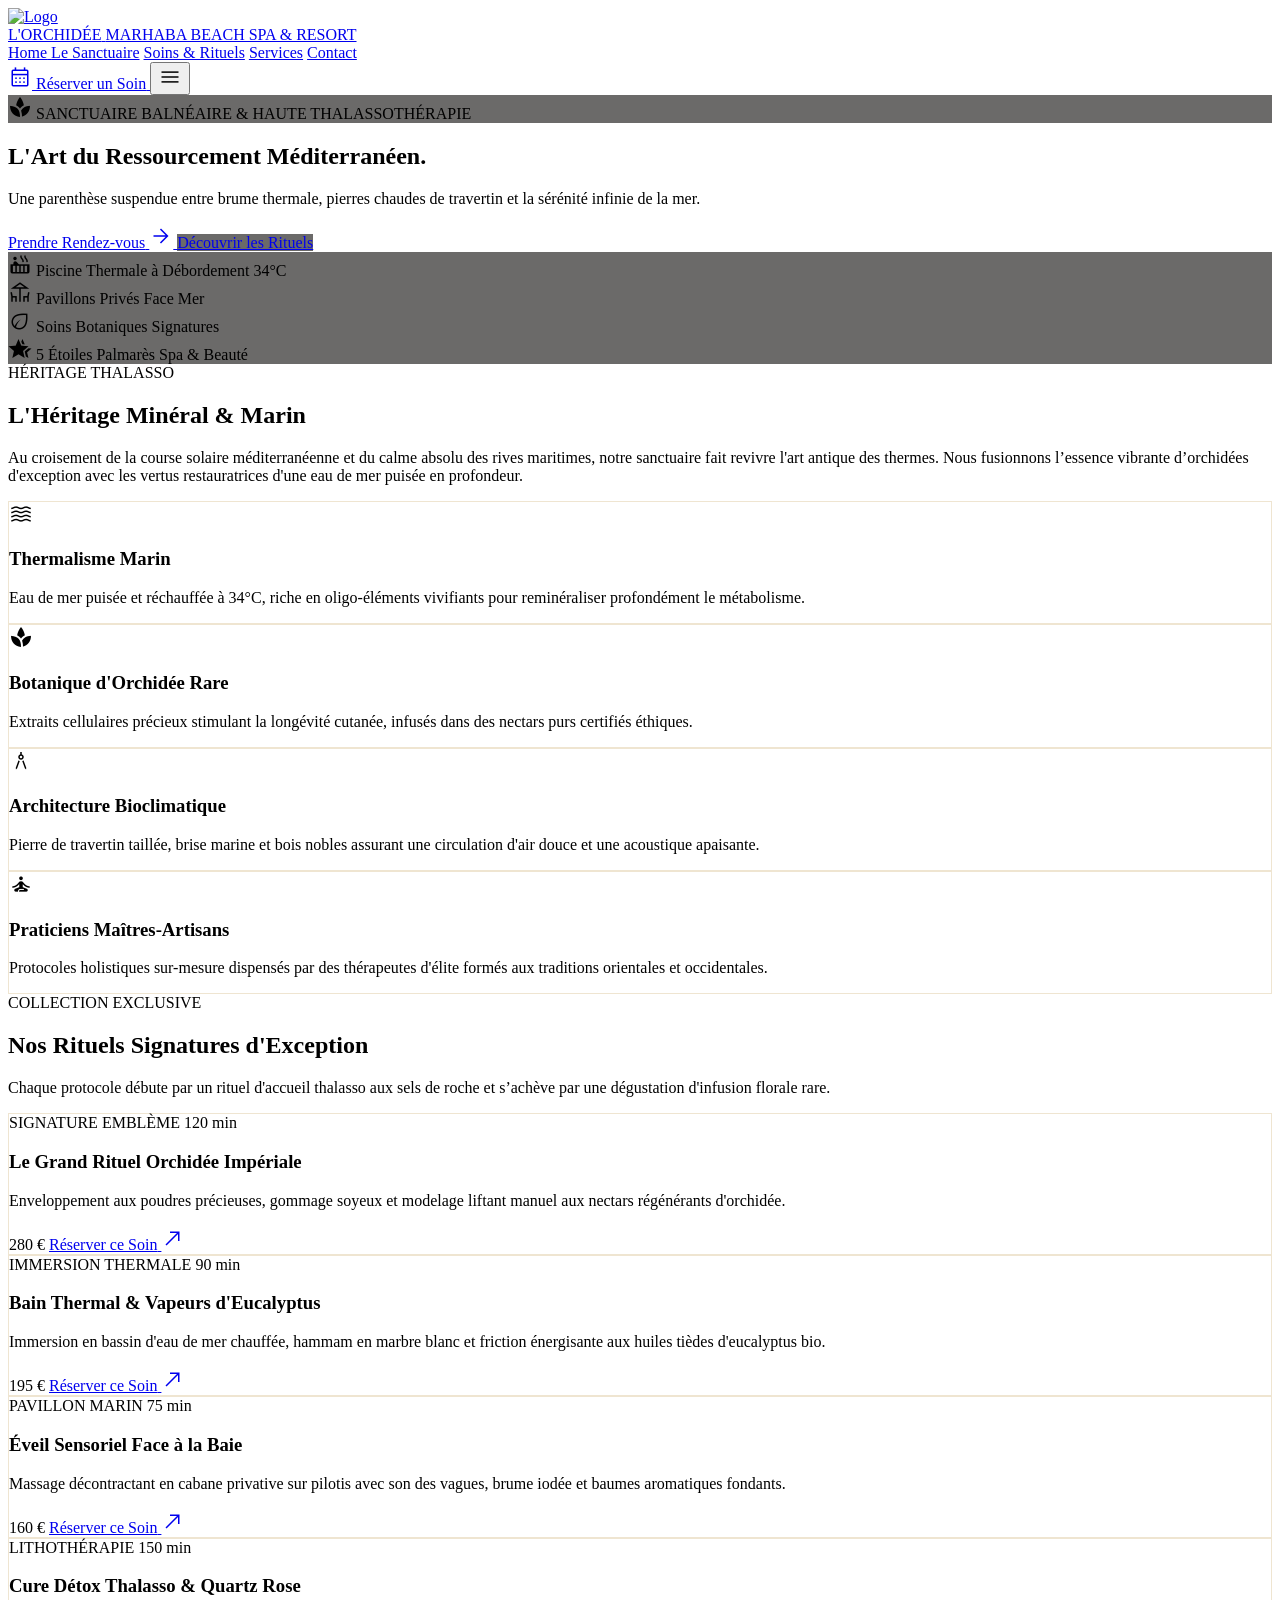
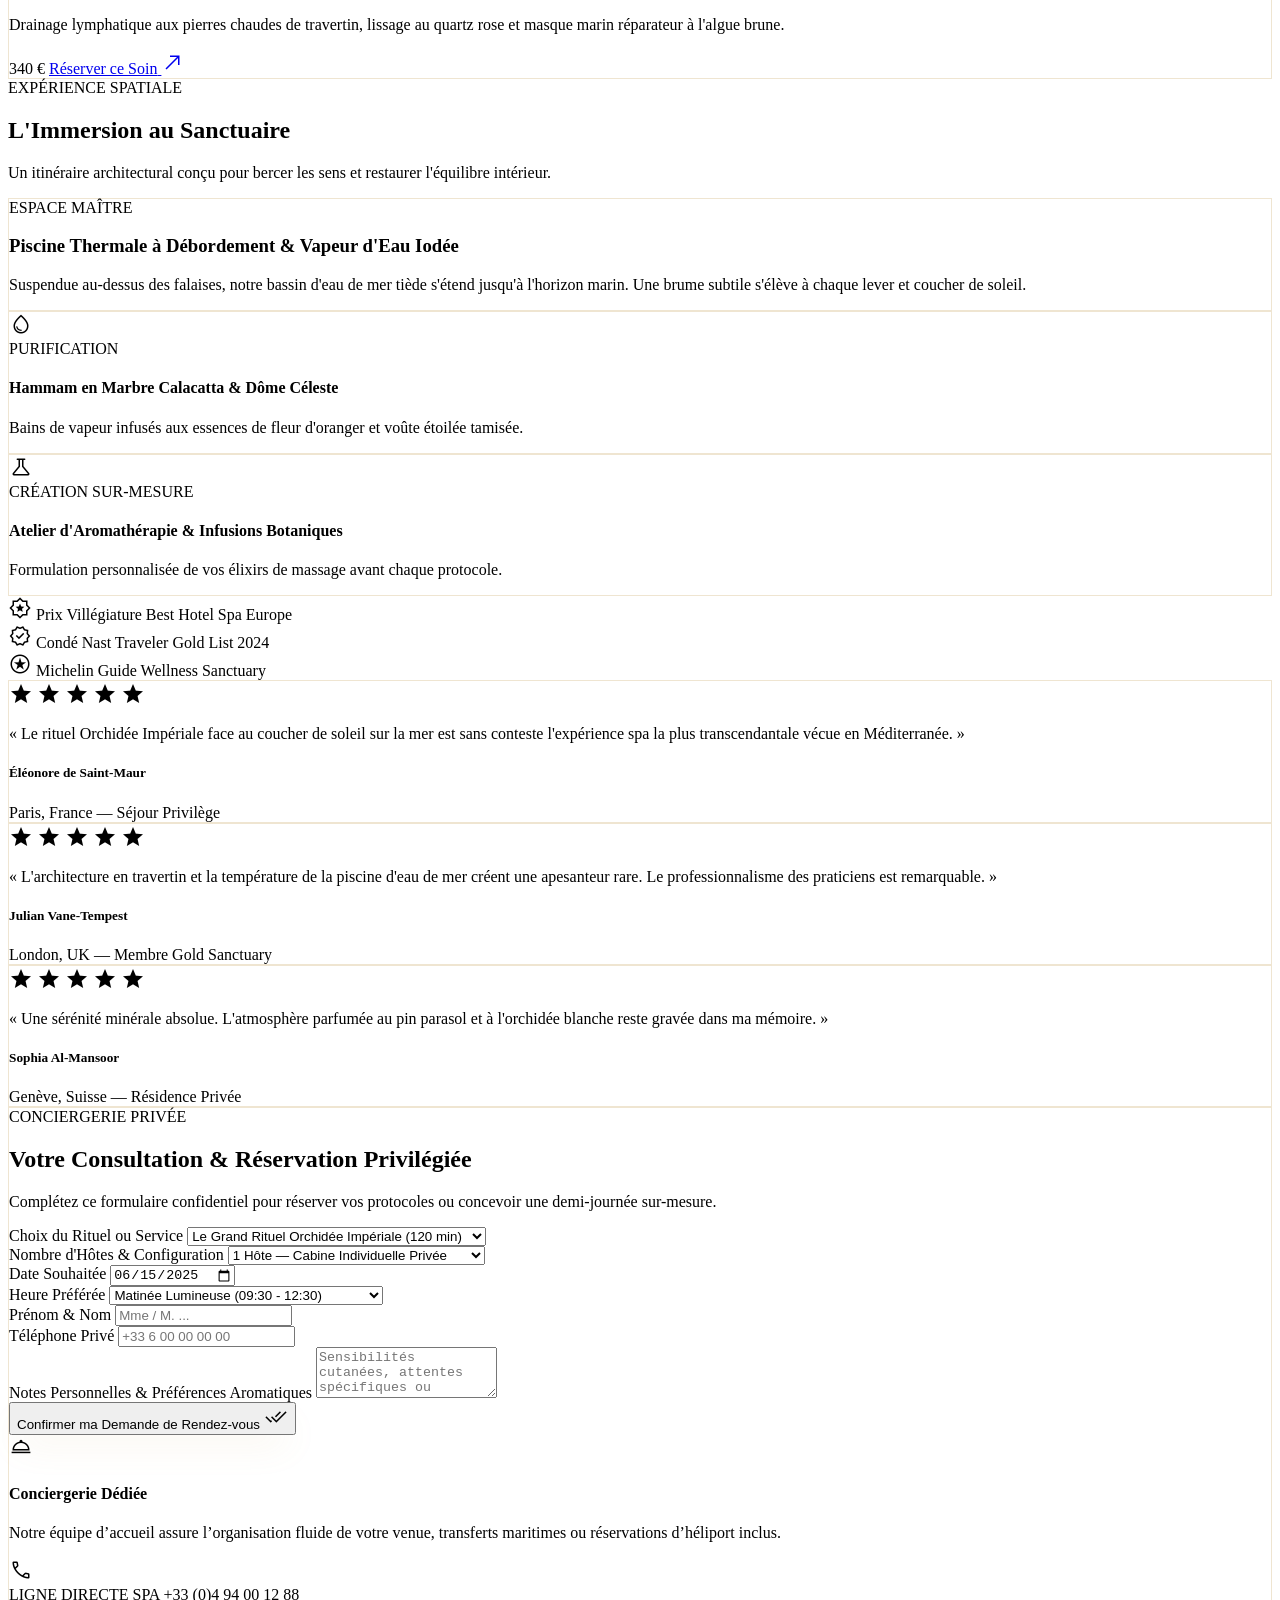
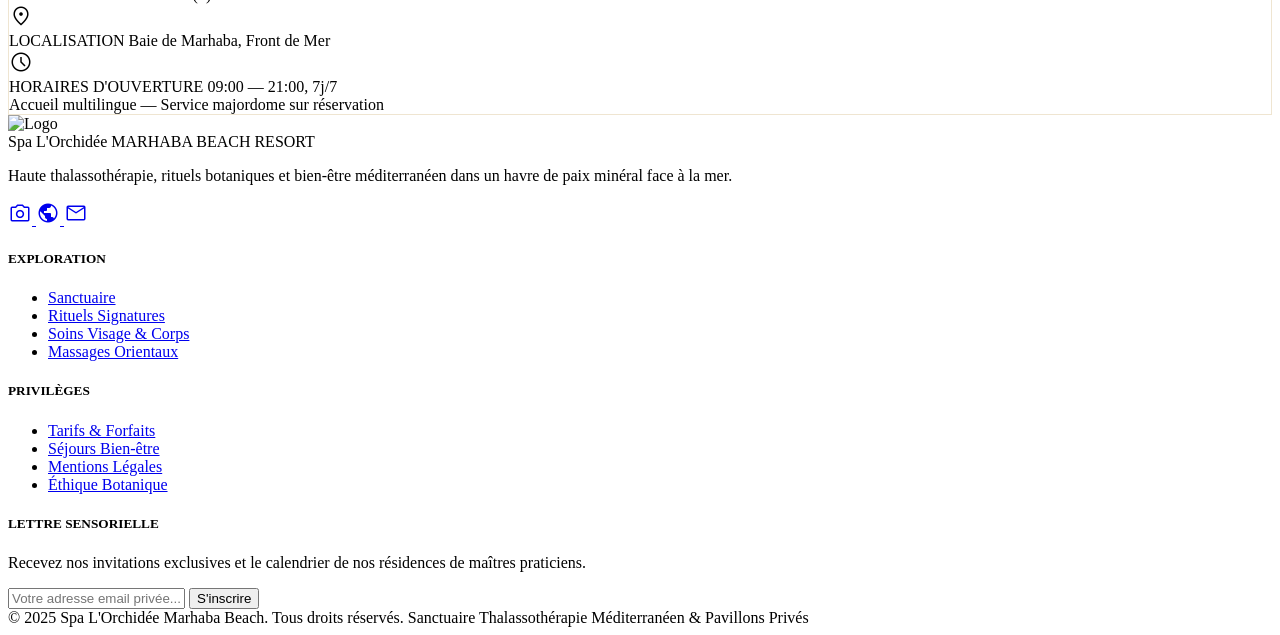
==== index.html @ 9eafeb80 "Release: Spa L'Orchidée Marhaba Beach luxury website Co-authored-by: OpenBot <335604065+openbotgit[b" ====
<!DOCTYPE html>

<html class="scroll-smooth" lang="fr"><head>
<meta charset="utf-8"/>
<meta content="width=device-width, initial-scale=1.0" name="viewport"/>
<title>Spa L'Orchidée Marhaba Beach — Sanctuaire Balnéaire &amp; Haute Thalassothérapie</title>
<!-- Material Symbols & Typography -->
<link href="https://fonts.googleapis.com" rel="preconnect"/>
<link crossorigin="" href="https://fonts.gstatic.com" rel="preconnect"/>
<link href="https://fonts.googleapis.com/css2?family=Playfair+Display:ital,wght@0,400;0,500;0,600;0,700;1,400;1,600&amp;family=Plus+Jakarta+Sans:wght@300;400;500;600;700&amp;display=swap" rel="stylesheet"/>
<link href="https://fonts.googleapis.com/css2?family=Material+Symbols+Outlined:wght,FILL@100..700,0..1&amp;display=swap" rel="stylesheet"/>
<!-- Tailwind CSS & Theme Config -->
<script src="https://cdn.tailwindcss.com?plugins=forms,container-queries"></script>
<script id="tailwind-config">
    tailwind.config = {
      darkMode: "class",
      theme: {
        extend: {
          "colors": {
            "primary-fixed": "#ffdea5",
            "outline-variant": "#d1c5b4",
            "on-tertiary-container": "#403936",
            "on-error-container": "#93000a",
            "surface-container": "#f2ede8",
            "on-secondary-fixed": "#111f11",
            "on-secondary-container": "#586755",
            "surface-variant": "#e6e2dd",
            "error-container": "#ffdad6",
            "inverse-on-surface": "#f5f0eb",
            "secondary": "#536251",
            "on-primary-container": "#4e3700",
            "outline": "#7f7667",
            "surface-container-highest": "#e6e2dd",
            "on-primary": "#ffffff",
            "primary": "#775a19",
            "on-tertiary-fixed-variant": "#4c4542",
            "tertiary-fixed": "#ece0db",
            "surface": "#fef8f3",
            "tertiary": "#655d59",
            "background": "#fef8f3",
            "tertiary-container": "#ada39f",
            "surface-bright": "#fef8f3",
            "surface-container-low": "#f8f3ee",
            "on-primary-fixed": "#261900",
            "surface-tint": "#775a19",
            "on-error": "#ffffff",
            "primary-fixed-dim": "#e9c176",
            "on-tertiary-fixed": "#201a18",
            "on-background": "#1d1b19",
            "on-secondary-fixed-variant": "#3c4b3a",
            "tertiary-fixed-dim": "#cfc4c0",
            "inverse-surface": "#32302d",
            "surface-container-high": "#ece7e2",
            "on-primary-fixed-variant": "#5d4201",
            "secondary-container": "#d4e4ce",
            "secondary-fixed-dim": "#bbcbb6",
            "secondary-fixed": "#d7e7d1",
            "surface-dim": "#ded9d4",
            "on-tertiary": "#ffffff",
            "on-surface": "#1d1b19",
            "surface-container-lowest": "#ffffff",
            "inverse-primary": "#e9c176",
            "on-surface-variant": "#4e4639",
            "error": "#ba1a1a",
            "on-secondary": "#ffffff",
            "primary-container": "#c5a059"
          },
          "borderRadius": {
            "DEFAULT": "0.125rem",
            "lg": "0.25rem",
            "xl": "0.5rem",
            "full": "0.75rem"
          },
          "spacing": {
            "margin-tablet": "2.5rem",
            "margin-desktop": "4rem",
            "space-xs": "0.375rem",
            "gutter": "1.5rem",
            "space-sm": "0.75rem",
            "gutter-desktop": "2.5rem",
            "margin": "1.25rem",
            "space-md": "1.25rem",
            "space-lg": "2.25rem",
            "space-xl": "3.5rem"
          },
          "fontFamily": {
            "headline-lg": ["Playfair Display"],
            "caption": ["Plus Jakarta Sans"],
            "subheading": ["Plus Jakarta Sans"],
            "display-hero-mobile": ["Playfair Display"],
            "body-lg": ["Plus Jakarta Sans"],
            "label-caps": ["Plus Jakarta Sans"],
            "headline-md": ["Playfair Display"],
            "display-hero": ["Playfair Display"],
            "body-md": ["Plus Jakarta Sans"],
            "headline-sm": ["Playfair Display"],
            "headline-lg-mobile": ["Playfair Display"]
          },
          "fontSize": {
            "headline-lg": ["40px", {"lineHeight": "48px", "letterSpacing": "-0.01em", "fontWeight": "400"}],
            "caption": ["12px", {"lineHeight": "18px", "letterSpacing": "0.02em", "fontWeight": "400"}],
            "subheading": ["18px", {"lineHeight": "28px", "letterSpacing": "0.01em", "fontWeight": "400"}],
            "display-hero-mobile": ["36px", {"lineHeight": "44px", "letterSpacing": "-0.01em", "fontWeight": "400"}],
            "body-lg": ["16px", {"lineHeight": "26px", "letterSpacing": "0.005em", "fontWeight": "400"}],
            "label-caps": ["11px", {"lineHeight": "16px", "letterSpacing": "0.14em", "fontWeight": "600"}],
            "headline-md": ["28px", {"lineHeight": "36px", "letterSpacing": "0em", "fontWeight": "500"}],
            "display-hero": ["56px", {"lineHeight": "64px", "letterSpacing": "-0.02em", "fontWeight": "400"}],
            "body-md": ["14px", {"lineHeight": "22px", "letterSpacing": "0.01em", "fontWeight": "400"}],
            "headline-sm": ["22px", {"lineHeight": "30px", "letterSpacing": "0.01em", "fontWeight": "500"}],
            "headline-lg-mobile": ["28px", {"lineHeight": "36px", "letterSpacing": "0em", "fontWeight": "400"}]
          }
        },
      },
    }
  </script>
<style>
    .material-symbols-outlined {
      font-variation-settings: 'FILL' 0, 'wght' 300, 'GRAD' 0, 'opsz' 24;
    }
    .brass-border {
      border: 1px solid rgba(197, 160, 89, 0.28);
    }
    .brass-glow {
      box-shadow: 0 16px 36px -10px rgba(197, 160, 89, 0.16);
    }
    .glass-frosted {
      background: rgba(254, 248, 243, 0.72);
      backdrop-filter: blur(20px);
      -webkit-backdrop-filter: blur(20px);
    }
    .glass-dark {
      background: rgba(29, 27, 25, 0.65);
      backdrop-filter: blur(18px);
      -webkit-backdrop-filter: blur(18px);
    }
  </style>
</head>
<body class="bg-background text-on-surface antialiased selection:bg-primary-container selection:text-on-primary-container font-body-md text-body-md overflow-x-hidden">
<!-- ==================== 1. FLOATING TRANSPARENT HEADER ==================== -->
<header class="fixed top-0 left-0 w-full z-50 transition-all duration-300 ease-in-out py-5 px-6 md:px-16 flex items-center justify-between border-b border-primary-container/25 bg-inverse-surface/30 backdrop-blur-md" id="main-nav">
<!-- Brand Logo and Identity -->
<a class="flex items-center gap-3 group focus:outline-none" href="index.html">
<img alt="Logo" class="h-11 w-auto object-contain transition-transform duration-300 group-hover:scale-105" src="https://lh3.googleusercontent.com/aida/[base64]"/>
<div class="flex flex-col">
<span class="font-headline-sm text-headline-sm tracking-widest text-surface font-semibold group-hover:text-primary-fixed-dim transition-colors">L'ORCHIDÉE</span>
<span class="font-label-caps text-[9px] tracking-[0.22em] text-surface/80">MARHABA BEACH SPA &amp; RESORT</span>
</div>
</a>
<!-- Center Navigation Links -->
<nav class="hidden lg:flex items-center gap-8 bg-inverse-surface/40 backdrop-blur-md px-8 py-2.5 rounded-full border border-primary-container/30 shadow-sm">
<a class="font-label-caps text-label-caps text-primary-fixed relative py-1 flex items-center gap-1.5 transition-colors" href="index.html">
<span>Home</span>
<span class="w-1 h-1 rounded-full bg-primary-container inline-block"></span>
</a>
<a class="font-label-caps text-label-caps text-surface/80 hover:text-primary-fixed transition-colors" href="#sanctuaire">Le Sanctuaire</a>
<a class="font-label-caps text-label-caps text-surface/80 hover:text-primary-fixed transition-colors" href="#rituels">Soins &amp; Rituels</a>
<a class="font-label-caps text-label-caps text-surface/80 hover:text-primary-fixed transition-colors" href="services.html">Services</a>
<a class="font-label-caps text-label-caps text-surface/80 hover:text-primary-fixed transition-colors" href="contact.html">Contact</a>
</nav>
<!-- Right Trailing CTA Action -->
<div class="flex items-center gap-4">
<a class="hidden sm:inline-flex items-center gap-2 px-6 py-2.5 rounded-full bg-inverse-surface/60 hover:bg-inverse-surface text-surface text-label-caps font-label-caps tracking-widest border border-primary-container/50 brass-glow hover:border-primary-container transition-all duration-300" href="#reservation">
<span class="material-symbols-outlined text-[16px] text-primary-fixed">calendar_month</span>
<span>Réserver un Soin</span>
</a>
<!-- Mobile menu trigger -->
<button aria-label="Ouvrir le menu" class="lg:hidden text-surface p-2 rounded-lg bg-inverse-surface/50 border border-primary-container/30" type="button">
<span class="material-symbols-outlined">menu</span>
</button>
</div>
</header>
<!-- ==================== 2. FULL-BLEED 100VH HERO SECTION ==================== -->
<section class="relative w-full h-screen min-h-[720px] flex items-center justify-center overflow-hidden bg-inverse-surface">
<!-- Full-bleed background image with subtle atmospheric vignette -->
<div class="absolute inset-0 w-full h-full bg-cover bg-center transition-transform duration-1000 scale-100" style="background-image: url('https://lh3.googleusercontent.com/aida/[base64]');">
<!-- Gradient Layer: Dark top fade for nav, deep bottom anchor for readability, soft radial glow -->
<div class="absolute inset-0 bg-gradient-to-b from-inverse-surface/80 via-inverse-surface/35 to-inverse-surface/90"></div>
<div class="absolute inset-0 bg-[radial-gradient(circle_at_center,rgba(0,0,0,0.1)_0%,rgba(29,27,25,0.75)_100%)]"></div>
</div>
<!-- Editorial Centered Content Canvas -->
<div class="relative z-10 max-w-[1120px] mx-auto px-6 md:px-12 text-center flex flex-col items-center pt-16">
<!-- Prestige Sanctuary Badge -->
<div class="inline-flex items-center gap-2 px-5 py-1.5 rounded-full glass-dark border border-primary-container/40 mb-6 text-primary-fixed tracking-[0.2em] font-label-caps text-label-caps">
<span class="material-symbols-outlined text-[15px] text-primary-fixed" style="font-variation-settings: 'FILL' 1;">spa</span>
<span>SANCTUAIRE BALNÉAIRE &amp; HAUTE THALASSOTHÉRAPIE</span>
</div>
<!-- Majestic Hero Headline -->
<h1 class="font-display-hero md:text-display-hero text-display-hero-mobile text-surface mb-6 max-w-4xl tracking-tight leading-tight">
        L'Art du Ressourcement Méditerranéen.
      </h1>
<!-- Evocative Subtitle -->
<p class="font-subheading text-subheading text-surface/90 font-light max-w-2xl mb-10 leading-relaxed">
        Une parenthèse suspendue entre brume thermale, pierres chaudes de travertin et la sérénité infinie de la mer.
      </p>
<!-- Dual Action Interactive CTA Buttons -->
<div class="flex flex-col sm:flex-row items-center gap-4 sm:gap-6 mb-16">
<a class="w-full sm:w-auto inline-flex items-center justify-center gap-3 px-8 py-3.5 rounded-full bg-primary-container hover:bg-primary-fixed-dim text-on-primary-container font-label-caps text-label-caps tracking-widest transition-all duration-300 brass-glow" href="#reservation">
<span>Prendre Rendez-vous</span>
<span class="material-symbols-outlined text-[18px]">arrow_forward</span>
</a>
<a class="w-full sm:w-auto inline-flex items-center justify-center gap-2 px-8 py-3.5 rounded-full glass-dark hover:bg-inverse-surface/80 text-surface border border-primary-container/40 hover:border-primary-container font-label-caps text-label-caps tracking-widest transition-all duration-300" href="#rituels">
<span>Découvrir les Rituels</span>
</a>
</div>
</div>
<!-- Quick Hero Metrics / Amenities Bar at Bottom Edge -->
<div class="absolute bottom-0 left-0 w-full z-20 border-t border-primary-container/25 glass-dark py-4 px-6 md:px-16">
<div class="max-w-[1440px] mx-auto grid grid-cols-2 md:grid-cols-4 gap-4 text-center">
<div class="flex items-center justify-center gap-2.5">
<span class="material-symbols-outlined text-primary-fixed text-[18px]">hot_tub</span>
<span class="font-caption text-caption text-surface/90 tracking-wide">Piscine Thermale à Débordement 34°C</span>
</div>
<div class="flex items-center justify-center gap-2.5 border-l border-primary-container/20">
<span class="material-symbols-outlined text-primary-fixed text-[18px]">deck</span>
<span class="font-caption text-caption text-surface/90 tracking-wide">Pavillons Privés Face Mer</span>
</div>
<div class="flex items-center justify-center gap-2.5 border-l border-primary-container/20">
<span class="material-symbols-outlined text-primary-fixed text-[18px]">eco</span>
<span class="font-caption text-caption text-surface/90 tracking-wide">Soins Botaniques Signatures</span>
</div>
<div class="flex items-center justify-center gap-2.5 border-l border-primary-container/20">
<span class="material-symbols-outlined text-primary-fixed text-[18px]" style="font-variation-settings: 'FILL' 1;">hotel_class</span>
<span class="font-caption text-caption text-surface/90 tracking-wide">5 Étoiles Palmarès Spa &amp; Beauté</span>
</div>
</div>
</div>
</section>
<!-- ==================== 3. NARRATIVE & VALUE PILLARS ==================== -->
<section class="py-space-xl px-6 md:px-margin-desktop max-w-[1440px] mx-auto" id="sanctuaire">
<!-- Section Header -->
<div class="text-center max-w-3xl mx-auto mb-16">
<span class="font-label-caps text-label-caps text-primary tracking-[0.2em] block mb-2">HÉRITAGE THALASSO</span>
<h2 class="font-headline-lg text-headline-lg md:text-headline-lg text-on-surface mb-6">L'Héritage Minéral &amp; Marin</h2>
<div class="w-12 h-0.5 bg-primary-container mx-auto mb-6"></div>
<p class="font-body-lg text-body-lg text-on-surface-variant leading-relaxed">
        Au croisement de la course solaire méditerranéenne et du calme absolu des rives maritimes, notre sanctuaire fait revivre l'art antique des thermes. Nous fusionnons l’essence vibrante d’orchidées d'exception avec les vertus restauratrices d'une eau de mer puisée en profondeur.
      </p>
</div>
<!-- 4 Cornerstone Value Pillar Cards -->
<div class="grid grid-cols-1 md:grid-cols-2 lg:grid-cols-4 gap-gutter-desktop">
<!-- Pillar 1 -->
<div class="bg-surface-container-low p-8 rounded-lg brass-border transition-all duration-300 hover:-translate-y-1 hover:border-primary-container/60 hover:shadow-md">
<div class="w-12 h-12 rounded-full bg-surface-container-high flex items-center justify-center mb-6 text-primary border border-primary-container/30">
<span class="material-symbols-outlined text-[24px]">waves</span>
</div>
<h3 class="font-headline-sm text-headline-sm text-on-surface mb-3">Thermalisme Marin</h3>
<p class="font-body-md text-body-md text-on-surface-variant leading-relaxed">
          Eau de mer puisée et réchauffée à 34°C, riche en oligo-éléments vivifiants pour reminéraliser profondément le métabolisme.
        </p>
</div>
<!-- Pillar 2 -->
<div class="bg-surface-container-low p-8 rounded-lg brass-border transition-all duration-300 hover:-translate-y-1 hover:border-primary-container/60 hover:shadow-md">
<div class="w-12 h-12 rounded-full bg-surface-container-high flex items-center justify-center mb-6 text-primary border border-primary-container/30">
<span class="material-symbols-outlined text-[24px]" style="font-variation-settings: 'FILL' 1;">spa</span>
</div>
<h3 class="font-headline-sm text-headline-sm text-on-surface mb-3">Botanique d'Orchidée Rare</h3>
<p class="font-body-md text-body-md text-on-surface-variant leading-relaxed">
          Extraits cellulaires précieux stimulant la longévité cutanée, infusés dans des nectars purs certifiés éthiques.
        </p>
</div>
<!-- Pillar 3 -->
<div class="bg-surface-container-low p-8 rounded-lg brass-border transition-all duration-300 hover:-translate-y-1 hover:border-primary-container/60 hover:shadow-md">
<div class="w-12 h-12 rounded-full bg-surface-container-high flex items-center justify-center mb-6 text-primary border border-primary-container/30">
<span class="material-symbols-outlined text-[24px]">architecture</span>
</div>
<h3 class="font-headline-sm text-headline-sm text-on-surface mb-3">Architecture Bioclimatique</h3>
<p class="font-body-md text-body-md text-on-surface-variant leading-relaxed">
          Pierre de travertin taillée, brise marine et bois nobles assurant une circulation d'air douce et une acoustique apaisante.
        </p>
</div>
<!-- Pillar 4 -->
<div class="bg-surface-container-low p-8 rounded-lg brass-border transition-all duration-300 hover:-translate-y-1 hover:border-primary-container/60 hover:shadow-md">
<div class="w-12 h-12 rounded-full bg-surface-container-high flex items-center justify-center mb-6 text-primary border border-primary-container/30">
<span class="material-symbols-outlined text-[24px]">self_improvement</span>
</div>
<h3 class="font-headline-sm text-headline-sm text-on-surface mb-3">Praticiens Maîtres-Artisans</h3>
<p class="font-body-md text-body-md text-on-surface-variant leading-relaxed">
          Protocoles holistiques sur-mesure dispensés par des thérapeutes d'élite formés aux traditions orientales et occidentales.
        </p>
</div>
</div>
</section>
<!-- ==================== 4. SIGNATURE CATALOG / OFFERINGS SHOWCASE ==================== -->
<section class="py-space-xl bg-surface-container-low border-y border-primary-container/20" id="rituels">
<div class="max-w-[1440px] mx-auto px-6 md:px-margin-desktop">
<div class="flex flex-col md:flex-row md:items-end justify-between mb-16 gap-6">
<div>
<span class="font-label-caps text-label-caps text-primary tracking-[0.2em] block mb-2">COLLECTION EXCLUSIVE</span>
<h2 class="font-headline-lg text-headline-lg text-on-surface">Nos Rituels Signatures d'Exception</h2>
</div>
<p class="font-body-md text-body-md text-on-surface-variant max-w-md">
          Chaque protocole débute par un rituel d'accueil thalasso aux sels de roche et s’achève par une dégustation d'infusion florale rare.
        </p>
</div>
<!-- Rituals Cards Grid -->
<div class="grid grid-cols-1 md:grid-cols-2 lg:grid-cols-4 gap-gutter-desktop">
<!-- Ritual Card 1 -->
<div class="bg-surface rounded-lg p-6 brass-border flex flex-col justify-between hover:shadow-lg transition-all duration-300 group">
<div>
<div class="flex items-center justify-between mb-4">
<span class="px-2.5 py-1 rounded bg-secondary-container text-on-secondary-container font-label-caps text-[10px] tracking-wider">SIGNATURE EMBLÈME</span>
<span class="font-caption text-caption text-primary font-medium">120 min</span>
</div>
<h3 class="font-headline-sm text-headline-sm text-on-surface group-hover:text-primary transition-colors mb-3">
              Le Grand Rituel Orchidée Impériale
            </h3>
<p class="font-body-md text-body-md text-on-surface-variant mb-6 leading-relaxed">
              Enveloppement aux poudres précieuses, gommage soyeux et modelage liftant manuel aux nectars régénérants d'orchidée.
            </p>
</div>
<div class="pt-6 border-t border-primary-container/20 flex items-center justify-between">
<span class="font-headline-sm text-headline-sm text-primary font-semibold">280 €</span>
<a class="inline-flex items-center gap-1.5 font-label-caps text-label-caps text-on-surface hover:text-primary tracking-widest transition-colors" href="#reservation">
<span>Réserver ce Soin</span>
<span class="material-symbols-outlined text-[16px]">north_east</span>
</a>
</div>
</div>
<!-- Ritual Card 2 -->
<div class="bg-surface rounded-lg p-6 brass-border flex flex-col justify-between hover:shadow-lg transition-all duration-300 group">
<div>
<div class="flex items-center justify-between mb-4">
<span class="px-2.5 py-1 rounded bg-secondary-container text-on-secondary-container font-label-caps text-[10px] tracking-wider">IMMERSION THERMALE</span>
<span class="font-caption text-caption text-primary font-medium">90 min</span>
</div>
<h3 class="font-headline-sm text-headline-sm text-on-surface group-hover:text-primary transition-colors mb-3">
              Bain Thermal &amp; Vapeurs d'Eucalyptus
            </h3>
<p class="font-body-md text-body-md text-on-surface-variant mb-6 leading-relaxed">
              Immersion en bassin d'eau de mer chauffée, hammam en marbre blanc et friction énergisante aux huiles tièdes d'eucalyptus bio.
            </p>
</div>
<div class="pt-6 border-t border-primary-container/20 flex items-center justify-between">
<span class="font-headline-sm text-headline-sm text-primary font-semibold">195 €</span>
<a class="inline-flex items-center gap-1.5 font-label-caps text-label-caps text-on-surface hover:text-primary tracking-widest transition-colors" href="#reservation">
<span>Réserver ce Soin</span>
<span class="material-symbols-outlined text-[16px]">north_east</span>
</a>
</div>
</div>
<!-- Ritual Card 3 -->
<div class="bg-surface rounded-lg p-6 brass-border flex flex-col justify-between hover:shadow-lg transition-all duration-300 group">
<div>
<div class="flex items-center justify-between mb-4">
<span class="px-2.5 py-1 rounded bg-secondary-container text-on-secondary-container font-label-caps text-[10px] tracking-wider">PAVILLON MARIN</span>
<span class="font-caption text-caption text-primary font-medium">75 min</span>
</div>
<h3 class="font-headline-sm text-headline-sm text-on-surface group-hover:text-primary transition-colors mb-3">
              Éveil Sensoriel Face à la Baie
            </h3>
<p class="font-body-md text-body-md text-on-surface-variant mb-6 leading-relaxed">
              Massage décontractant en cabane privative sur pilotis avec son des vagues, brume iodée et baumes aromatiques fondants.
            </p>
</div>
<div class="pt-6 border-t border-primary-container/20 flex items-center justify-between">
<span class="font-headline-sm text-headline-sm text-primary font-semibold">160 €</span>
<a class="inline-flex items-center gap-1.5 font-label-caps text-label-caps text-on-surface hover:text-primary tracking-widest transition-colors" href="#reservation">
<span>Réserver ce Soin</span>
<span class="material-symbols-outlined text-[16px]">north_east</span>
</a>
</div>
</div>
<!-- Ritual Card 4 -->
<div class="bg-surface rounded-lg p-6 brass-border flex flex-col justify-between hover:shadow-lg transition-all duration-300 group">
<div>
<div class="flex items-center justify-between mb-4">
<span class="px-2.5 py-1 rounded bg-secondary-container text-on-secondary-container font-label-caps text-[10px] tracking-wider">LITHOTHÉRAPIE</span>
<span class="font-caption text-caption text-primary font-medium">150 min</span>
</div>
<h3 class="font-headline-sm text-headline-sm text-on-surface group-hover:text-primary transition-colors mb-3">
              Cure Détox Thalasso &amp; Quartz Rose
            </h3>
<p class="font-body-md text-body-md text-on-surface-variant mb-6 leading-relaxed">
              Drainage lymphatique aux pierres chaudes de travertin, lissage au quartz rose et masque marin réparateur à l'algue brune.
            </p>
</div>
<div class="pt-6 border-t border-primary-container/20 flex items-center justify-between">
<span class="font-headline-sm text-headline-sm text-primary font-semibold">340 €</span>
<a class="inline-flex items-center gap-1.5 font-label-caps text-label-caps text-on-surface hover:text-primary tracking-widest transition-colors" href="#reservation">
<span>Réserver ce Soin</span>
<span class="material-symbols-outlined text-[16px]">north_east</span>
</a>
</div>
</div>
</div>
</div>
</section>
<!-- ==================== 5. EXPERIENTIAL SHOWCASE / BENTO GRID ==================== -->
<section class="py-space-xl px-6 md:px-margin-desktop max-w-[1440px] mx-auto">
<div class="text-center max-w-3xl mx-auto mb-16">
<span class="font-label-caps text-label-caps text-primary tracking-[0.2em] block mb-2">EXPÉRIENCE SPATIALE</span>
<h2 class="font-headline-lg text-headline-lg text-on-surface mb-4">L'Immersion au Sanctuaire</h2>
<p class="font-body-md text-body-md text-on-surface-variant">Un itinéraire architectural conçu pour bercer les sens et restaurer l'équilibre intérieur.</p>
</div>
<!-- Bento Grid Layout -->
<div class="grid grid-cols-1 md:grid-cols-3 md:grid-rows-2 gap-6 h-auto md:h-[620px]">
<!-- Big Bento Item (Ocean Panorama & Pool) -->
<div class="md:col-span-2 md:row-span-2 relative rounded-lg overflow-hidden brass-border group shadow-sm">
<div class="absolute inset-0 bg-cover bg-center transition-transform duration-700 group-hover:scale-105" style="background-image: url('https://lh3.googleusercontent.com/aida/[base64]');"></div>
<div class="absolute inset-0 bg-gradient-to-t from-inverse-surface/90 via-inverse-surface/30 to-transparent"></div>
<div class="absolute bottom-0 left-0 p-8 md:p-10 z-10">
<span class="font-label-caps text-label-caps text-primary-fixed mb-2 block tracking-widest">ESPACE MAÎTRE</span>
<h3 class="font-headline-md text-headline-md text-surface mb-3">Piscine Thermale à Débordement &amp; Vapeur d'Eau Iodée</h3>
<p class="font-body-md text-body-md text-surface/85 max-w-xl">
            Suspendue au-dessus des falaises, notre bassin d'eau de mer tiède s'étend jusqu'à l'horizon marin. Une brume subtile s'élève à chaque lever et coucher de soleil.
          </p>
</div>
</div>
<!-- Bento Item 2 (Hammam) -->
<div class="bg-surface-container-low p-8 rounded-lg brass-border flex flex-col justify-between group hover:border-primary-container transition-all">
<div class="w-10 h-10 rounded-full bg-primary-container/20 text-primary flex items-center justify-center">
<span class="material-symbols-outlined text-[20px]">water_drop</span>
</div>
<div>
<span class="font-label-caps text-[10px] text-primary tracking-widest mb-1 block">PURIFICATION</span>
<h4 class="font-headline-sm text-headline-sm text-on-surface mb-2">Hammam en Marbre Calacatta &amp; Dôme Céleste</h4>
<p class="font-body-md text-body-md text-on-surface-variant">Bains de vapeur infusés aux essences de fleur d'oranger et voûte étoilée tamisée.</p>
</div>
</div>
<!-- Bento Item 3 (Aromatherapy Atelier) -->
<div class="bg-surface-container-low p-8 rounded-lg brass-border flex flex-col justify-between group hover:border-primary-container transition-all">
<div class="w-10 h-10 rounded-full bg-primary-container/20 text-primary flex items-center justify-center">
<span class="material-symbols-outlined text-[20px]">science</span>
</div>
<div>
<span class="font-label-caps text-[10px] text-primary tracking-widest mb-1 block">CRÉATION SUR-MESURE</span>
<h4 class="font-headline-sm text-headline-sm text-on-surface mb-2">Atelier d'Aromathérapie &amp; Infusions Botaniques</h4>
<p class="font-body-md text-body-md text-on-surface-variant">Formulation personnalisée de vos élixirs de massage avant chaque protocole.</p>
</div>
</div>
</div>
</section>
<!-- ==================== 6. CLIENT TESTIMONIALS & ACCOLADES ==================== -->
<section class="py-space-xl bg-surface-container-high/40 border-t border-primary-container/20">
<div class="max-w-[1440px] mx-auto px-6 md:px-margin-desktop">
<!-- Award Badges Row -->
<div class="flex flex-wrap items-center justify-center gap-8 md:gap-16 pb-16 border-b border-primary-container/20">
<div class="flex items-center gap-3">
<span class="material-symbols-outlined text-primary text-[28px]">award_star</span>
<span class="font-label-caps text-label-caps text-on-surface tracking-wider">Prix Villégiature Best Hotel Spa Europe</span>
</div>
<div class="flex items-center gap-3">
<span class="material-symbols-outlined text-primary text-[28px]">verified</span>
<span class="font-label-caps text-label-caps text-on-surface tracking-wider">Condé Nast Traveler Gold List 2024</span>
</div>
<div class="flex items-center gap-3">
<span class="material-symbols-outlined text-primary text-[28px]">stars</span>
<span class="font-label-caps text-label-caps text-on-surface tracking-wider">Michelin Guide Wellness Sanctuary</span>
</div>
</div>
<!-- Testimonial Editorial Cards -->
<div class="grid grid-cols-1 md:grid-cols-3 gap-gutter-desktop pt-16">
<div class="bg-surface p-8 rounded-lg brass-border flex flex-col justify-between">
<div>
<div class="flex gap-1 text-primary-container mb-4">
<span class="material-symbols-outlined text-[18px]" style="font-variation-settings: 'FILL' 1;">star</span>
<span class="material-symbols-outlined text-[18px]" style="font-variation-settings: 'FILL' 1;">star</span>
<span class="material-symbols-outlined text-[18px]" style="font-variation-settings: 'FILL' 1;">star</span>
<span class="material-symbols-outlined text-[18px]" style="font-variation-settings: 'FILL' 1;">star</span>
<span class="material-symbols-outlined text-[18px]" style="font-variation-settings: 'FILL' 1;">star</span>
</div>
<p class="font-subheading text-[16px] italic text-on-surface-variant mb-6 leading-relaxed">
              « Le rituel Orchidée Impériale face au coucher de soleil sur la mer est sans conteste l'expérience spa la plus transcendantale vécue en Méditerranée. »
            </p>
</div>
<div>
<h5 class="font-headline-sm text-[16px] text-on-surface font-semibold">Éléonore de Saint-Maur</h5>
<span class="font-caption text-caption text-outline">Paris, France — Séjour Privilège</span>
</div>
</div>
<div class="bg-surface p-8 rounded-lg brass-border flex flex-col justify-between">
<div>
<div class="flex gap-1 text-primary-container mb-4">
<span class="material-symbols-outlined text-[18px]" style="font-variation-settings: 'FILL' 1;">star</span>
<span class="material-symbols-outlined text-[18px]" style="font-variation-settings: 'FILL' 1;">star</span>
<span class="material-symbols-outlined text-[18px]" style="font-variation-settings: 'FILL' 1;">star</span>
<span class="material-symbols-outlined text-[18px]" style="font-variation-settings: 'FILL' 1;">star</span>
<span class="material-symbols-outlined text-[18px]" style="font-variation-settings: 'FILL' 1;">star</span>
</div>
<p class="font-subheading text-[16px] italic text-on-surface-variant mb-6 leading-relaxed">
              « L'architecture en travertin et la température de la piscine d'eau de mer créent une apesanteur rare. Le professionnalisme des praticiens est remarquable. »
            </p>
</div>
<div>
<h5 class="font-headline-sm text-[16px] text-on-surface font-semibold">Julian Vane-Tempest</h5>
<span class="font-caption text-caption text-outline">London, UK — Membre Gold Sanctuary</span>
</div>
</div>
<div class="bg-surface p-8 rounded-lg brass-border flex flex-col justify-between">
<div>
<div class="flex gap-1 text-primary-container mb-4">
<span class="material-symbols-outlined text-[18px]" style="font-variation-settings: 'FILL' 1;">star</span>
<span class="material-symbols-outlined text-[18px]" style="font-variation-settings: 'FILL' 1;">star</span>
<span class="material-symbols-outlined text-[18px]" style="font-variation-settings: 'FILL' 1;">star</span>
<span class="material-symbols-outlined text-[18px]" style="font-variation-settings: 'FILL' 1;">star</span>
<span class="material-symbols-outlined text-[18px]" style="font-variation-settings: 'FILL' 1;">star</span>
</div>
<p class="font-subheading text-[16px] italic text-on-surface-variant mb-6 leading-relaxed">
              « Une sérénité minérale absolue. L'atmosphère parfumée au pin parasol et à l'orchidée blanche reste gravée dans ma mémoire. »
            </p>
</div>
<div>
<h5 class="font-headline-sm text-[16px] text-on-surface font-semibold">Sophia Al-Mansoor</h5>
<span class="font-caption text-caption text-outline">Genève, Suisse — Résidence Privée</span>
</div>
</div>
</div>
</div>
</section>
<!-- ==================== 7. INTERACTIVE CONCIERGE & DIRECT BOOKING FORM ==================== -->
<section class="py-space-xl px-6 md:px-margin-desktop max-w-[1440px] mx-auto" id="reservation">
<div class="bg-surface rounded-xl brass-border overflow-hidden shadow-xl grid grid-cols-1 lg:grid-cols-12">
<!-- Form Area -->
<div class="lg:col-span-8 p-8 md:p-12">
<div class="mb-10">
<span class="font-label-caps text-label-caps text-primary tracking-[0.2em] block mb-2">CONCIERGERIE PRIVÉE</span>
<h2 class="font-headline-lg text-headline-lg text-on-surface mb-3">Votre Consultation &amp; Réservation Privilégiée</h2>
<p class="font-body-md text-body-md text-on-surface-variant">Complétez ce formulaire confidentiel pour réserver vos protocoles ou concevoir une demi-journée sur-mesure.</p>
</div>
<form class="space-y-6" onsubmit="event.preventDefault(); alert('Votre demande privilégiée a été transmise à notre Maître de Cabine. Nous vous contacterons sous 2 heures.');">
<div class="grid grid-cols-1 md:grid-cols-2 gap-6">
<!-- Choix du Rituel -->
<div>
<label class="block font-label-caps text-label-caps text-on-surface mb-2">Choix du Rituel ou Service</label>
<select class="w-full bg-surface-container-low border border-primary-container/40 rounded px-4 py-3 text-on-surface focus:border-primary-container focus:ring-0 transition-colors">
<option>Le Grand Rituel Orchidée Impériale (120 min)</option>
<option>Bain Thermal &amp; Vapeurs d'Eucalyptus (90 min)</option>
<option>Éveil Sensoriel Face à la Baie (75 min)</option>
<option>Cure Détox Thalasso &amp; Quartz Rose (150 min)</option>
<option>Consultation &amp; Diagnostic Personnalisé</option>
</select>
</div>
<!-- Nombre d'hôtes -->
<div>
<label class="block font-label-caps text-label-caps text-on-surface mb-2">Nombre d'Hôtes &amp; Configuration</label>
<select class="w-full bg-surface-container-low border border-primary-container/40 rounded px-4 py-3 text-on-surface focus:border-primary-container focus:ring-0 transition-colors">
<option>1 Hôte — Cabine Individuelle Privée</option>
<option>2 Hôtes — Cabane Duo Signature Mer</option>
<option>Privatisation Sanctuaire (Sur Demande)</option>
</select>
</div>
<!-- Date -->
<div>
<label class="block font-label-caps text-label-caps text-on-surface mb-2">Date Souhaitée</label>
<input class="w-full bg-surface-container-low border border-primary-container/40 rounded px-4 py-3 text-on-surface focus:border-primary-container focus:ring-0 transition-colors" type="date" value="2025-06-15"/>
</div>
<!-- Heure -->
<div>
<label class="block font-label-caps text-label-caps text-on-surface mb-2">Heure Préférée</label>
<select class="w-full bg-surface-container-low border border-primary-container/40 rounded px-4 py-3 text-on-surface focus:border-primary-container focus:ring-0 transition-colors">
<option>Matinée Lumineuse (09:30 - 12:30)</option>
<option>Zénith Solaire (13:00 - 16:30)</option>
<option>Crépuscule Doré Face Mer (17:00 - 20:30)</option>
</select>
</div>
<!-- Nom & Prénom -->
<div>
<label class="block font-label-caps text-label-caps text-on-surface mb-2">Prénom &amp; Nom</label>
<input class="w-full bg-surface-container-low border border-primary-container/40 rounded px-4 py-3 text-on-surface placeholder:text-outline focus:border-primary-container focus:ring-0 transition-colors" placeholder="Mme / M. ..." required="" type="text"/>
</div>
<!-- Téléphone -->
<div>
<label class="block font-label-caps text-label-caps text-on-surface mb-2">Téléphone Privé</label>
<input class="w-full bg-surface-container-low border border-primary-container/40 rounded px-4 py-3 text-on-surface placeholder:text-outline focus:border-primary-container focus:ring-0 transition-colors" placeholder="+33 6 00 00 00 00" required="" type="tel"/>
</div>
</div>
<!-- Notes -->
<div>
<label class="block font-label-caps text-label-caps text-on-surface mb-2">Notes Personnelles &amp; Préférences Aromatiques</label>
<textarea class="w-full bg-surface-container-low border border-primary-container/40 rounded px-4 py-3 text-on-surface placeholder:text-outline focus:border-primary-container focus:ring-0 transition-colors" placeholder="Sensibilités cutanées, attentes spécifiques ou préférences d'essences..." rows="3"></textarea>
</div>
<!-- Submit Button -->
<button class="w-full py-4 rounded bg-primary-container hover:bg-primary-fixed-dim text-on-primary-container font-label-caps text-label-caps tracking-widest brass-glow transition-all duration-300 flex items-center justify-center gap-2" type="submit">
<span>Confirmer ma Demande de Rendez-vous</span>
<span class="material-symbols-outlined text-[18px]">done_all</span>
</button>
</form>
</div>
<!-- Concierge Contact Sidebar -->
<div class="lg:col-span-4 bg-surface-container-high p-8 md:p-12 border-t lg:border-t-0 lg:border-l border-primary-container/20 flex flex-col justify-between">
<div>
<div class="flex items-center gap-3 mb-6">
<span class="material-symbols-outlined text-primary text-[28px]">room_service</span>
<h4 class="font-headline-sm text-headline-sm text-on-surface">Conciergerie Dédiée</h4>
</div>
<p class="font-body-md text-body-md text-on-surface-variant mb-8 leading-relaxed">
            Notre équipe d’accueil assure l’organisation fluide de votre venue, transferts maritimes ou réservations d’héliport inclus.
          </p>
<div class="space-y-6">
<div class="flex items-start gap-4">
<span class="material-symbols-outlined text-primary text-[20px] mt-1">call</span>
<div>
<span class="block font-label-caps text-label-caps text-outline mb-1">LIGNE DIRECTE SPA</span>
<span class="font-subheading text-[16px] font-semibold text-on-surface">+33 (0)4 94 00 12 88</span>
</div>
</div>
<div class="flex items-start gap-4">
<span class="material-symbols-outlined text-primary text-[20px] mt-1">location_on</span>
<div>
<span class="block font-label-caps text-label-caps text-outline mb-1">LOCALISATION</span>
<span class="font-body-md text-body-md text-on-surface">Baie de Marhaba, Front de Mer</span>
</div>
</div>
<div class="flex items-start gap-4">
<span class="material-symbols-outlined text-primary text-[20px] mt-1">schedule</span>
<div>
<span class="block font-label-caps text-label-caps text-outline mb-1">HORAIRES D'OUVERTURE</span>
<span class="font-body-md text-body-md text-on-surface">09:00 — 21:00, 7j/7</span>
</div>
</div>
</div>
</div>
<div class="mt-8 pt-8 border-t border-primary-container/20 text-center">
<span class="font-caption text-caption text-outline italic">Accueil multilingue — Service majordome sur réservation</span>
</div>
</div>
</div>
</section>
<!-- ==================== 8. LUXURY FOOTER ==================== -->
<footer class="bg-surface-container-high border-t border-primary-container/30 w-full pt-space-xl pb-10">
<div class="max-w-[1440px] mx-auto px-6 md:px-margin-desktop">
<div class="grid grid-cols-1 md:grid-cols-12 gap-gutter-desktop mb-16">
<!-- Brand Identity Column -->
<div class="md:col-span-4 flex flex-col">
<div class="flex items-center gap-3 mb-4">
<img alt="Logo" class="h-12 w-auto object-contain" src="https://lh3.googleusercontent.com/aida/[base64]"/>
<div class="flex flex-col">
<span class="font-headline-sm text-headline-sm text-primary tracking-wider font-semibold">Spa L'Orchidée</span>
<span class="font-label-caps text-[9px] tracking-widest text-outline">MARHABA BEACH RESORT</span>
</div>
</div>
<p class="font-body-md text-body-md text-on-surface-variant max-w-sm mb-6 leading-relaxed">
            Haute thalassothérapie, rituels botaniques et bien-être méditerranéen dans un havre de paix minéral face à la mer.
          </p>
<div class="flex items-center gap-3">
<a aria-label="Instagram" class="w-9 h-9 rounded-full bg-surface border border-primary-container/30 flex items-center justify-center text-primary hover:border-primary transition-colors" href="index.html">
<span class="material-symbols-outlined text-[18px]">photo_camera</span>
</a>
<a aria-label="Facebook" class="w-9 h-9 rounded-full bg-surface border border-primary-container/30 flex items-center justify-center text-primary hover:border-primary transition-colors" href="index.html">
<span class="material-symbols-outlined text-[18px]">public</span>
</a>
<a aria-label="Mail" class="w-9 h-9 rounded-full bg-surface border border-primary-container/30 flex items-center justify-center text-primary hover:border-primary transition-colors" href="index.html">
<span class="material-symbols-outlined text-[18px]">mail</span>
</a>
</div>
</div>
<!-- Links Navigation -->
<div class="md:col-span-4 grid grid-cols-2 gap-4">
<div>
<h5 class="font-label-caps text-label-caps text-on-surface font-semibold tracking-wider mb-4">EXPLORATION</h5>
<ul class="space-y-2.5 font-body-md text-body-md text-on-surface-variant">
<li><a class="hover:text-primary transition-colors" href="#sanctuaire">Sanctuaire</a></li>
<li><a class="hover:text-primary transition-colors" href="#rituels">Rituels Signatures</a></li>
<li><a class="hover:text-primary transition-colors" href="services.html">Soins Visage &amp; Corps</a></li>
<li><a class="hover:text-primary transition-colors" href="services.html">Massages Orientaux</a></li>
</ul>
</div>
<div>
<h5 class="font-label-caps text-label-caps text-on-surface font-semibold tracking-wider mb-4">PRIVILÈGES</h5>
<ul class="space-y-2.5 font-body-md text-body-md text-on-surface-variant">
<li><a class="hover:text-primary transition-colors" href="services.html">Tarifs &amp; Forfaits</a></li>
<li><a class="hover:text-primary transition-colors" href="#reservation">Séjours Bien-être</a></li>
<li><a class="hover:text-primary transition-colors" href="contact.html">Mentions Légales</a></li>
<li><a class="hover:text-primary transition-colors" href="contact.html">Éthique Botanique</a></li>
</ul>
</div>
</div>
<!-- Newsletter Subscription -->
<div class="md:col-span-4">
<h5 class="font-label-caps text-label-caps text-on-surface font-semibold tracking-wider mb-2">LETTRE SENSORIELLE</h5>
<p class="font-body-md text-body-md text-on-surface-variant mb-4">
            Recevez nos invitations exclusives et le calendrier de nos résidences de maîtres praticiens.
          </p>
<form class="flex gap-2" onsubmit="event.preventDefault(); alert('Merci pour votre inscription à la Lettre Sensorielle.');">
<input class="bg-surface border border-primary-container/40 rounded px-4 py-2.5 text-body-md text-on-surface placeholder:text-outline w-full focus:border-primary-container focus:ring-0" placeholder="Votre adresse email privée..." required="" type="email"/>
<button class="px-5 py-2.5 rounded bg-primary-container hover:bg-primary-fixed-dim text-on-primary-container font-label-caps text-[11px] tracking-wider transition-colors shrink-0" type="submit">
              S'inscrire
            </button>
</form>
</div>
</div>
<!-- Copyright Bar -->
<div class="pt-8 border-t border-primary-container/20 flex flex-col md:flex-row items-center justify-between gap-4">
<span class="font-caption text-caption text-outline">
          © 2025 Spa L'Orchidée Marhaba Beach. Tous droits réservés.
        </span>
<span class="font-caption text-caption text-outline">
          Sanctuaire Thalassothérapie Méditerranéen &amp; Pavillons Privés
        </span>
</div>
</div>
</footer>
<!-- Subtle Scroll Interactivity for Transparent Header -->
<script>
    window.addEventListener('scroll', () => {
      const header = document.getElementById('main-nav');
      if (window.scrollY > 50) {
        header.classList.add('bg-surface/90', 'backdrop-blur-md', 'shadow-sm');
        header.classList.remove('bg-transparent');
      } else {
        header.classList.remove('bg-surface/90', 'backdrop-blur-md', 'shadow-sm');
        header.classList.add('bg-transparent');
      }
    });
  </script>
</body></html>
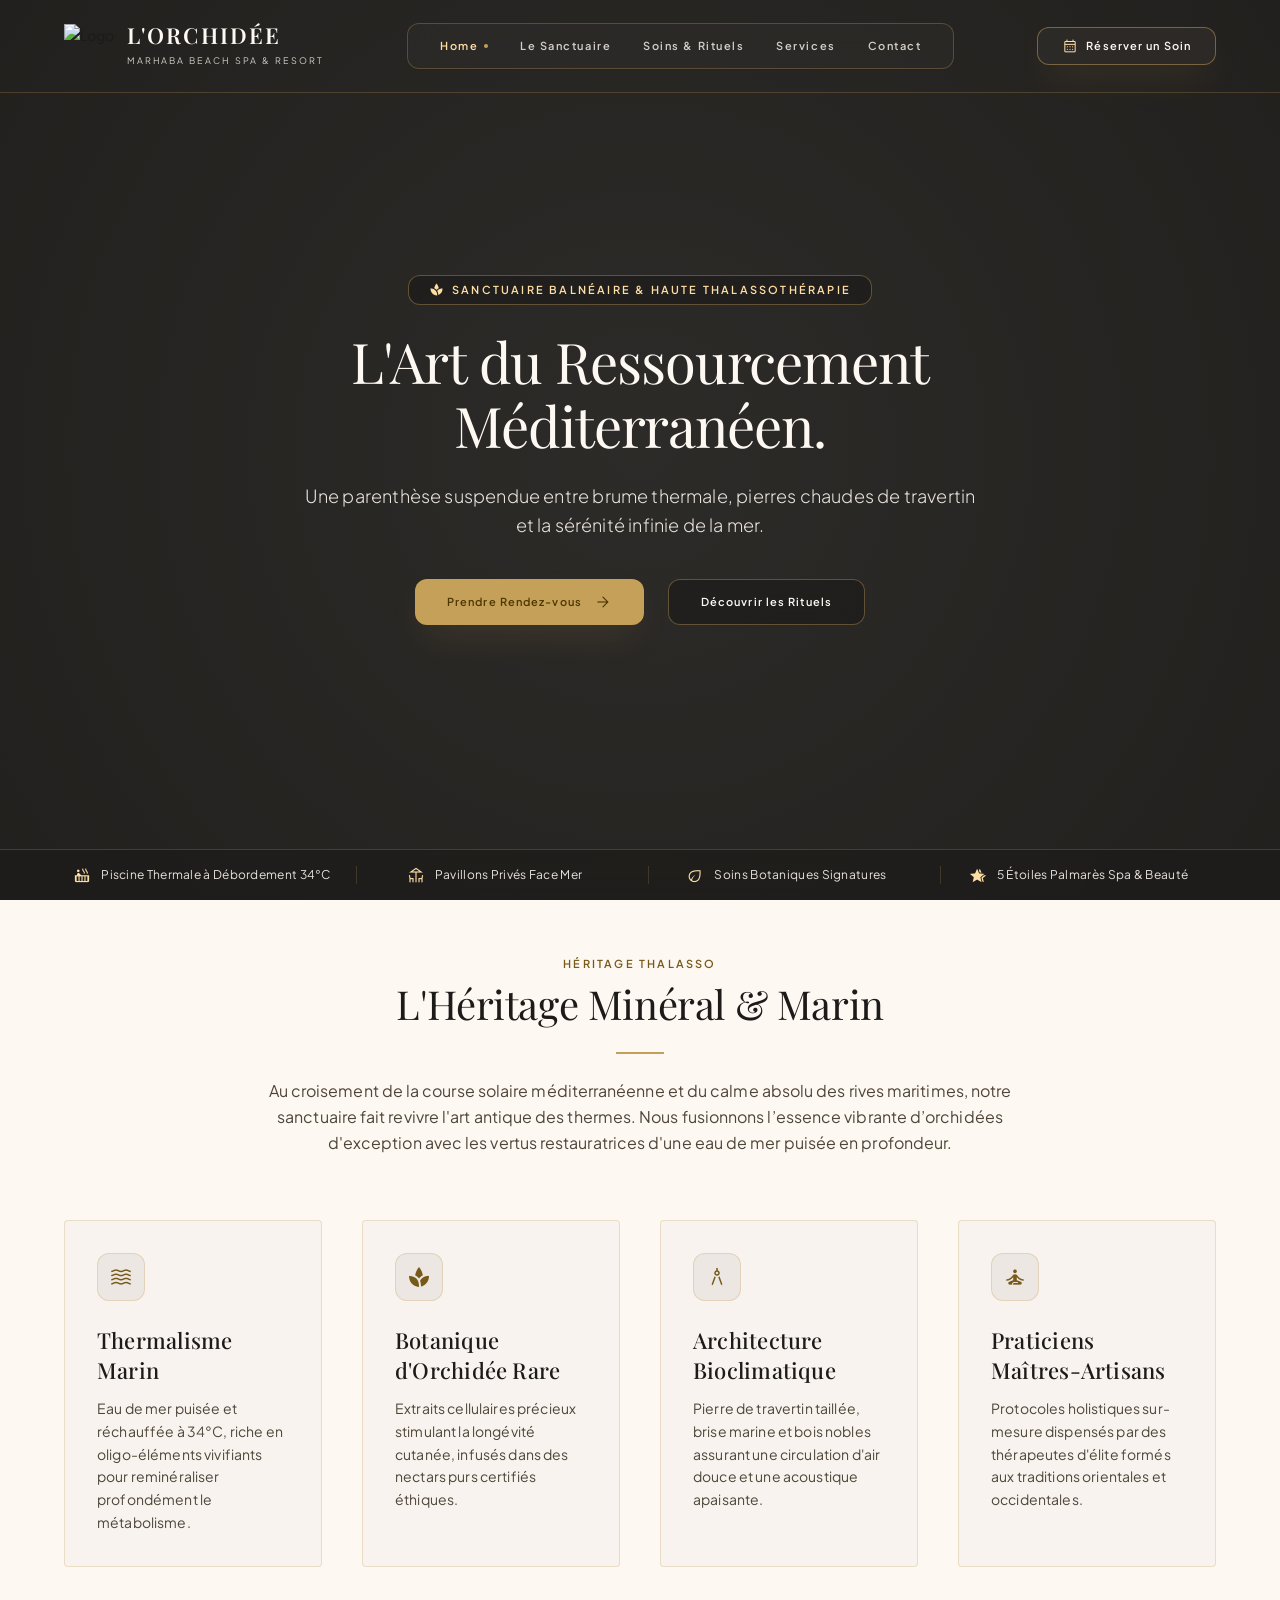
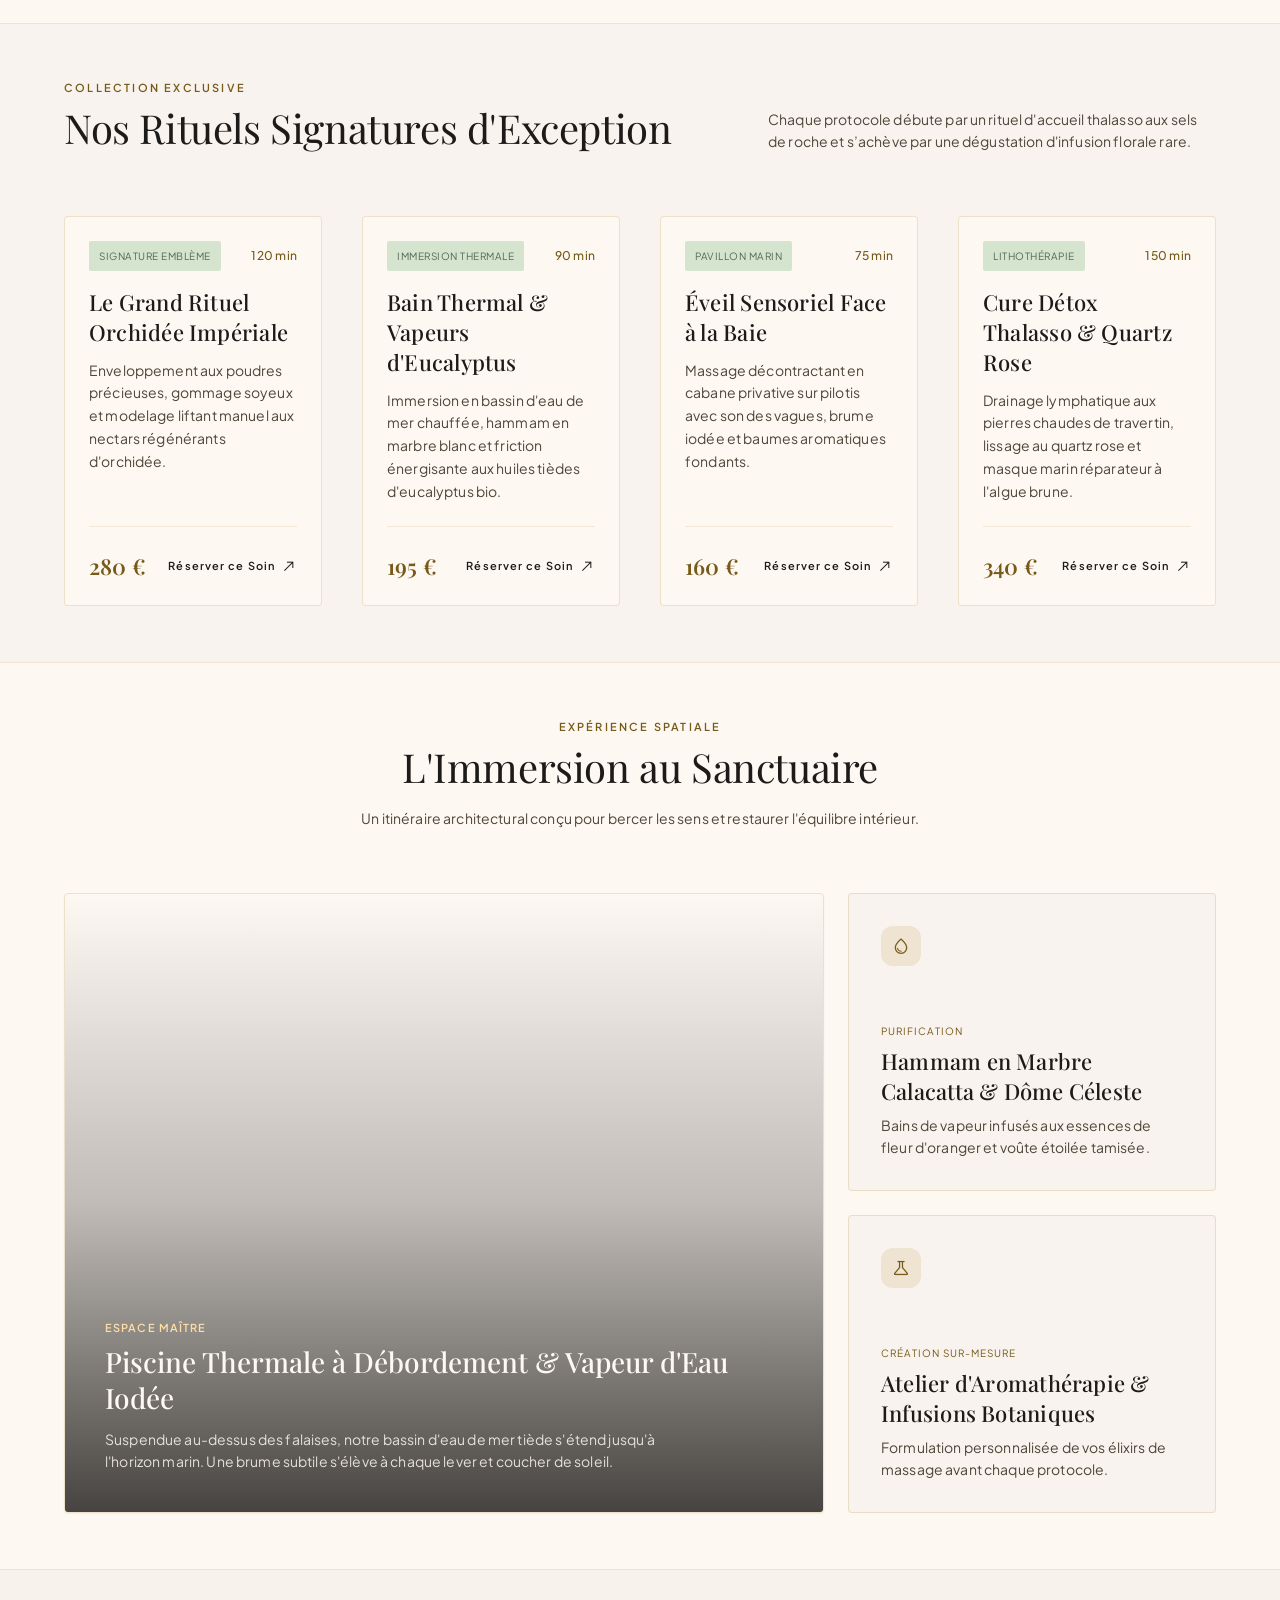
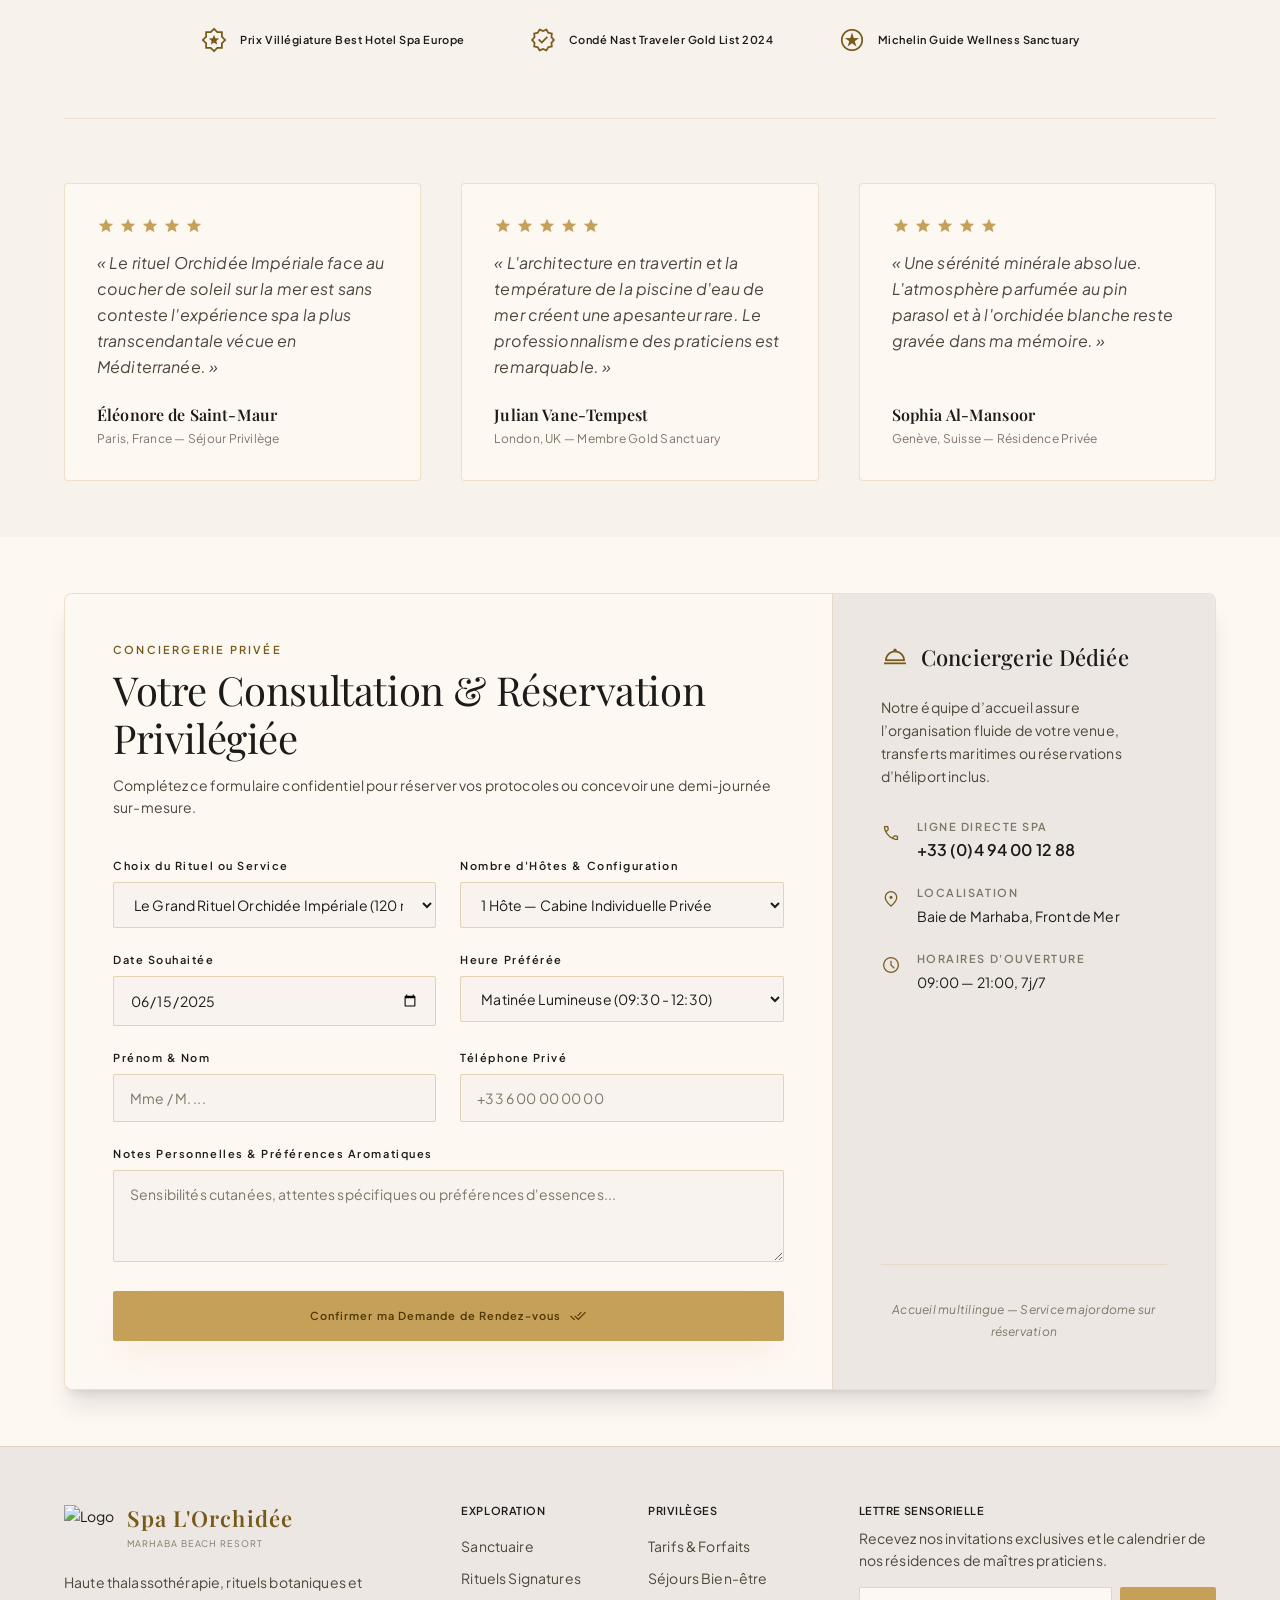
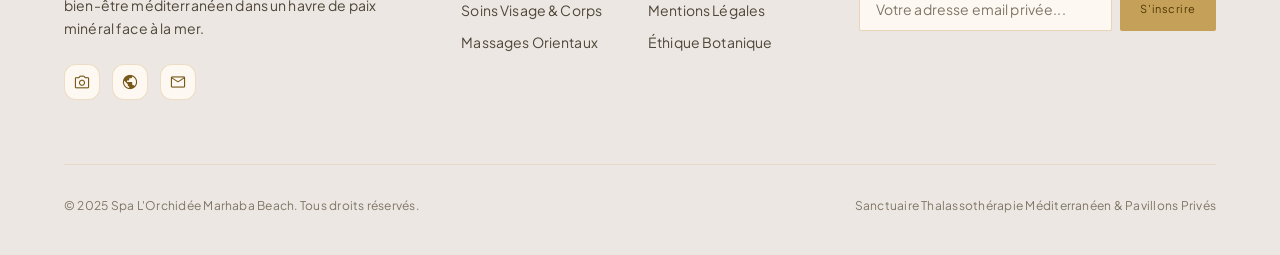
==== commit e35d1887: "Production build: replace Tailwind CDN with compiled styles.css and add favicon Co-authored-by: Open" ====
--- a/index.html
+++ b/index.html
@@ -10,109 +10,8 @@
 <link href="https://fonts.googleapis.com/css2?family=Playfair+Display:ital,wght@0,400;0,500;0,600;0,700;1,400;1,600&amp;family=Plus+Jakarta+Sans:wght@300;400;500;600;700&amp;display=swap" rel="stylesheet"/>
 <link href="https://fonts.googleapis.com/css2?family=Material+Symbols+Outlined:wght,FILL@100..700,0..1&amp;display=swap" rel="stylesheet"/>
 <!-- Tailwind CSS & Theme Config -->
-<script src="https://cdn.tailwindcss.com?plugins=forms,container-queries"></script>
-<script id="tailwind-config">
-    tailwind.config = {
-      darkMode: "class",
-      theme: {
-        extend: {
-          "colors": {
-            "primary-fixed": "#ffdea5",
-            "outline-variant": "#d1c5b4",
-            "on-tertiary-container": "#403936",
-            "on-error-container": "#93000a",
-            "surface-container": "#f2ede8",
-            "on-secondary-fixed": "#111f11",
-            "on-secondary-container": "#586755",
-            "surface-variant": "#e6e2dd",
-            "error-container": "#ffdad6",
-            "inverse-on-surface": "#f5f0eb",
-            "secondary": "#536251",
-            "on-primary-container": "#4e3700",
-            "outline": "#7f7667",
-            "surface-container-highest": "#e6e2dd",
-            "on-primary": "#ffffff",
-            "primary": "#775a19",
-            "on-tertiary-fixed-variant": "#4c4542",
-            "tertiary-fixed": "#ece0db",
-            "surface": "#fef8f3",
-            "tertiary": "#655d59",
-            "background": "#fef8f3",
-            "tertiary-container": "#ada39f",
-            "surface-bright": "#fef8f3",
-            "surface-container-low": "#f8f3ee",
-            "on-primary-fixed": "#261900",
-            "surface-tint": "#775a19",
-            "on-error": "#ffffff",
-            "primary-fixed-dim": "#e9c176",
-            "on-tertiary-fixed": "#201a18",
-            "on-background": "#1d1b19",
-            "on-secondary-fixed-variant": "#3c4b3a",
-            "tertiary-fixed-dim": "#cfc4c0",
-            "inverse-surface": "#32302d",
-            "surface-container-high": "#ece7e2",
-            "on-primary-fixed-variant": "#5d4201",
-            "secondary-container": "#d4e4ce",
-            "secondary-fixed-dim": "#bbcbb6",
-            "secondary-fixed": "#d7e7d1",
-            "surface-dim": "#ded9d4",
-            "on-tertiary": "#ffffff",
-            "on-surface": "#1d1b19",
-            "surface-container-lowest": "#ffffff",
-            "inverse-primary": "#e9c176",
-            "on-surface-variant": "#4e4639",
-            "error": "#ba1a1a",
-            "on-secondary": "#ffffff",
-            "primary-container": "#c5a059"
-          },
-          "borderRadius": {
-            "DEFAULT": "0.125rem",
-            "lg": "0.25rem",
-            "xl": "0.5rem",
-            "full": "0.75rem"
-          },
-          "spacing": {
-            "margin-tablet": "2.5rem",
-            "margin-desktop": "4rem",
-            "space-xs": "0.375rem",
-            "gutter": "1.5rem",
-            "space-sm": "0.75rem",
-            "gutter-desktop": "2.5rem",
-            "margin": "1.25rem",
-            "space-md": "1.25rem",
-            "space-lg": "2.25rem",
-            "space-xl": "3.5rem"
-          },
-          "fontFamily": {
-            "headline-lg": ["Playfair Display"],
-            "caption": ["Plus Jakarta Sans"],
-            "subheading": ["Plus Jakarta Sans"],
-            "display-hero-mobile": ["Playfair Display"],
-            "body-lg": ["Plus Jakarta Sans"],
-            "label-caps": ["Plus Jakarta Sans"],
-            "headline-md": ["Playfair Display"],
-            "display-hero": ["Playfair Display"],
-            "body-md": ["Plus Jakarta Sans"],
-            "headline-sm": ["Playfair Display"],
-            "headline-lg-mobile": ["Playfair Display"]
-          },
-          "fontSize": {
-            "headline-lg": ["40px", {"lineHeight": "48px", "letterSpacing": "-0.01em", "fontWeight": "400"}],
-            "caption": ["12px", {"lineHeight": "18px", "letterSpacing": "0.02em", "fontWeight": "400"}],
-            "subheading": ["18px", {"lineHeight": "28px", "letterSpacing": "0.01em", "fontWeight": "400"}],
-            "display-hero-mobile": ["36px", {"lineHeight": "44px", "letterSpacing": "-0.01em", "fontWeight": "400"}],
-            "body-lg": ["16px", {"lineHeight": "26px", "letterSpacing": "0.005em", "fontWeight": "400"}],
-            "label-caps": ["11px", {"lineHeight": "16px", "letterSpacing": "0.14em", "fontWeight": "600"}],
-            "headline-md": ["28px", {"lineHeight": "36px", "letterSpacing": "0em", "fontWeight": "500"}],
-            "display-hero": ["56px", {"lineHeight": "64px", "letterSpacing": "-0.02em", "fontWeight": "400"}],
-            "body-md": ["14px", {"lineHeight": "22px", "letterSpacing": "0.01em", "fontWeight": "400"}],
-            "headline-sm": ["22px", {"lineHeight": "30px", "letterSpacing": "0.01em", "fontWeight": "500"}],
-            "headline-lg-mobile": ["28px", {"lineHeight": "36px", "letterSpacing": "0em", "fontWeight": "400"}]
-          }
-        },
-      },
-    }
-  </script>
+
+
 <style>
     .material-symbols-outlined {
       font-variation-settings: 'FILL' 0, 'wght' 300, 'GRAD' 0, 'opsz' 24;
@@ -134,6 +33,9 @@
       -webkit-backdrop-filter: blur(18px);
     }
   </style>
+<link rel="stylesheet" href="styles.css">
+<link rel="icon" type="image/svg+xml" href="favicon.svg">
+<link rel="shortcut icon" href="favicon.ico">
 </head>
 <body class="bg-background text-on-surface antialiased selection:bg-primary-container selection:text-on-primary-container font-body-md text-body-md overflow-x-hidden">
 <!-- ==================== 1. FLOATING TRANSPARENT HEADER ==================== -->
--- a/styles.css
+++ b/styles.css
@@ -0,0 +1 @@
+*,:after,:before{--tw-border-spacing-x:0;--tw-border-spacing-y:0;--tw-translate-x:0;--tw-translate-y:0;--tw-rotate:0;--tw-skew-x:0;--tw-skew-y:0;--tw-scale-x:1;--tw-scale-y:1;--tw-pan-x: ;--tw-pan-y: ;--tw-pinch-zoom: ;--tw-scroll-snap-strictness:proximity;--tw-gradient-from-position: ;--tw-gradient-via-position: ;--tw-gradient-to-position: ;--tw-ordinal: ;--tw-slashed-zero: ;--tw-numeric-figure: ;--tw-numeric-spacing: ;--tw-numeric-fraction: ;--tw-ring-inset: ;--tw-ring-offset-width:0px;--tw-ring-offset-color:#fff;--tw-ring-color:rgba(59,130,246,.5);--tw-ring-offset-shadow:0 0 #0000;--tw-ring-shadow:0 0 #0000;--tw-shadow:0 0 #0000;--tw-shadow-colored:0 0 #0000;--tw-blur: ;--tw-brightness: ;--tw-contrast: ;--tw-grayscale: ;--tw-hue-rotate: ;--tw-invert: ;--tw-saturate: ;--tw-sepia: ;--tw-drop-shadow: ;--tw-backdrop-blur: ;--tw-backdrop-brightness: ;--tw-backdrop-contrast: ;--tw-backdrop-grayscale: ;--tw-backdrop-hue-rotate: ;--tw-backdrop-invert: ;--tw-backdrop-opacity: ;--tw-backdrop-saturate: ;--tw-backdrop-sepia: ;--tw-contain-size: ;--tw-contain-layout: ;--tw-contain-paint: ;--tw-contain-style: }::backdrop{--tw-border-spacing-x:0;--tw-border-spacing-y:0;--tw-translate-x:0;--tw-translate-y:0;--tw-rotate:0;--tw-skew-x:0;--tw-skew-y:0;--tw-scale-x:1;--tw-scale-y:1;--tw-pan-x: ;--tw-pan-y: ;--tw-pinch-zoom: ;--tw-scroll-snap-strictness:proximity;--tw-gradient-from-position: ;--tw-gradient-via-position: ;--tw-gradient-to-position: ;--tw-ordinal: ;--tw-slashed-zero: ;--tw-numeric-figure: ;--tw-numeric-spacing: ;--tw-numeric-fraction: ;--tw-ring-inset: ;--tw-ring-offset-width:0px;--tw-ring-offset-color:#fff;--tw-ring-color:rgba(59,130,246,.5);--tw-ring-offset-shadow:0 0 #0000;--tw-ring-shadow:0 0 #0000;--tw-shadow:0 0 #0000;--tw-shadow-colored:0 0 #0000;--tw-blur: ;--tw-brightness: ;--tw-contrast: ;--tw-grayscale: ;--tw-hue-rotate: ;--tw-invert: ;--tw-saturate: ;--tw-sepia: ;--tw-drop-shadow: ;--tw-backdrop-blur: ;--tw-backdrop-brightness: ;--tw-backdrop-contrast: ;--tw-backdrop-grayscale: ;--tw-backdrop-hue-rotate: ;--tw-backdrop-invert: ;--tw-backdrop-opacity: ;--tw-backdrop-saturate: ;--tw-backdrop-sepia: ;--tw-contain-size: ;--tw-contain-layout: ;--tw-contain-paint: ;--tw-contain-style: }/*! tailwindcss v3.4.19 | MIT License | https://tailwindcss.com*/*,:after,:before{box-sizing:border-box;border:0 solid #e5e7eb}:after,:before{--tw-content:""}:host,html{line-height:1.5;-webkit-text-size-adjust:100%;-moz-tab-size:4;-o-tab-size:4;tab-size:4;font-family:ui-sans-serif,system-ui,sans-serif,Apple Color Emoji,Segoe UI Emoji,Segoe UI Symbol,Noto Color Emoji;font-feature-settings:normal;font-variation-settings:normal;-webkit-tap-highlight-color:transparent}body{margin:0;line-height:inherit}hr{height:0;color:inherit;border-top-width:1px}abbr:where([title]){-webkit-text-decoration:underline dotted;text-decoration:underline dotted}h1,h2,h3,h4,h5,h6{font-size:inherit;font-weight:inherit}a{color:inherit;text-decoration:inherit}b,strong{font-weight:bolder}code,kbd,pre,samp{font-family:ui-monospace,SFMono-Regular,Menlo,Monaco,Consolas,Liberation Mono,Courier New,monospace;font-feature-settings:normal;font-variation-settings:normal;font-size:1em}small{font-size:80%}sub,sup{font-size:75%;line-height:0;position:relative;vertical-align:baseline}sub{bottom:-.25em}sup{top:-.5em}table{text-indent:0;border-color:inherit;border-collapse:collapse}button,input,optgroup,select,textarea{font-family:inherit;font-feature-settings:inherit;font-variation-settings:inherit;font-size:100%;font-weight:inherit;line-height:inherit;letter-spacing:inherit;color:inherit;margin:0;padding:0}button,select{text-transform:none}button,input:where([type=button]),input:where([type=reset]),input:where([type=submit]){-webkit-appearance:button;background-color:transparent;background-image:none}:-moz-focusring{outline:auto}:-moz-ui-invalid{box-shadow:none}progress{vertical-align:baseline}::-webkit-inner-spin-button,::-webkit-outer-spin-button{height:auto}[type=search]{-webkit-appearance:textfield;outline-offset:-2px}::-webkit-search-decoration{-webkit-appearance:none}::-webkit-file-upload-button{-webkit-appearance:button;font:inherit}summary{display:list-item}blockquote,dd,dl,figure,h1,h2,h3,h4,h5,h6,hr,p,pre{margin:0}fieldset{margin:0}fieldset,legend{padding:0}menu,ol,ul{list-style:none;margin:0;padding:0}dialog{padding:0}textarea{resize:vertical}input::-moz-placeholder,textarea::-moz-placeholder{opacity:1;color:#9ca3af}input::placeholder,textarea::placeholder{opacity:1;color:#9ca3af}[role=button],button{cursor:pointer}:disabled{cursor:default}audio,canvas,embed,iframe,img,object,svg,video{display:block;vertical-align:middle}img,video{max-width:100%;height:auto}[hidden]:where(:not([hidden=until-found])){display:none}.pointer-events-none{pointer-events:none}.fixed{position:fixed}.absolute{position:absolute}.relative{position:relative}.inset-0{inset:0}.-right-10{right:-2.5rem}.-top-10{top:-2.5rem}.bottom-0{bottom:0}.left-0{left:0}.right-0{right:0}.right-3{right:.75rem}.top-0{top:0}.top-3{top:.75rem}.z-10{z-index:10}.z-20{z-index:20}.z-50{z-index:50}.mx-auto{margin-left:auto;margin-right:auto}.-mt-20{margin-top:-5rem}.mb-1{margin-bottom:.25rem}.mb-10{margin-bottom:2.5rem}.mb-16{margin-bottom:4rem}.mb-2{margin-bottom:.5rem}.mb-3{margin-bottom:.75rem}.mb-4{margin-bottom:1rem}.mb-6{margin-bottom:1.5rem}.mb-8{margin-bottom:2rem}.mb-space-lg{margin-bottom:2.25rem}.mb-space-md{margin-bottom:1.25rem}.mb-space-sm{margin-bottom:.75rem}.mb-space-xl{margin-bottom:3.5rem}.mb-space-xs{margin-bottom:.375rem}.mt-1{margin-top:.25rem}.mt-12{margin-top:3rem}.mt-2{margin-top:.5rem}.mt-4{margin-top:1rem}.mt-6{margin-top:1.5rem}.mt-8{margin-top:2rem}.mt-space-lg{margin-top:2.25rem}.mt-space-md{margin-top:1.25rem}.mt-space-xs{margin-top:.375rem}.block{display:block}.inline-block{display:inline-block}.flex{display:flex}.inline-flex{display:inline-flex}.table{display:table}.grid{display:grid}.hidden{display:none}.h-0\.5{height:.125rem}.h-1{height:.25rem}.h-10{height:2.5rem}.h-11{height:2.75rem}.h-12{height:3rem}.h-16{height:4rem}.h-20{height:5rem}.h-32{height:8rem}.h-4{height:1rem}.h-40{height:10rem}.h-64{height:16rem}.h-8{height:2rem}.h-9{height:2.25rem}.h-96{height:24rem}.h-\[300px\]{height:300px}.h-\[614px\]{height:614px}.h-\[70vh\]{height:70vh}.h-auto{height:auto}.h-full{height:100%}.h-screen{height:100vh}.min-h-\[450px\]{min-height:450px}.min-h-\[500px\]{min-height:500px}.min-h-\[720px\]{min-height:720px}.w-1{width:.25rem}.w-10{width:2.5rem}.w-12{width:3rem}.w-16{width:4rem}.w-32{width:8rem}.w-4{width:1rem}.w-40{width:10rem}.w-8{width:2rem}.w-9{width:2.25rem}.w-96{width:24rem}.w-auto{width:auto}.w-full{width:100%}.max-w-2xl{max-width:42rem}.max-w-3xl{max-width:48rem}.max-w-4xl{max-width:56rem}.max-w-\[1120px\]{max-width:1120px}.max-w-\[1200px\]{max-width:1200px}.max-w-\[1440px\]{max-width:1440px}.max-w-md{max-width:28rem}.max-w-sm{max-width:24rem}.max-w-xl{max-width:36rem}.shrink-0{flex-shrink:0}.scale-100{--tw-scale-x:1;--tw-scale-y:1}.scale-100,.scale-105{transform:translate(var(--tw-translate-x),var(--tw-translate-y)) rotate(var(--tw-rotate)) skewX(var(--tw-skew-x)) skewY(var(--tw-skew-y)) scaleX(var(--tw-scale-x)) scaleY(var(--tw-scale-y))}.scale-105{--tw-scale-x:1.05;--tw-scale-y:1.05}.cursor-pointer{cursor:pointer}.resize-none{resize:none}.grid-cols-1{grid-template-columns:repeat(1,minmax(0,1fr))}.grid-cols-2{grid-template-columns:repeat(2,minmax(0,1fr))}.flex-col{flex-direction:column}.flex-wrap{flex-wrap:wrap}.items-start{align-items:flex-start}.items-end{align-items:flex-end}.items-center{align-items:center}.justify-center{justify-content:center}.justify-between{justify-content:space-between}.gap-1{gap:.25rem}.gap-1\.5{gap:.375rem}.gap-2{gap:.5rem}.gap-2\.5{gap:.625rem}.gap-3{gap:.75rem}.gap-4{gap:1rem}.gap-6{gap:1.5rem}.gap-8{gap:2rem}.gap-gutter-desktop{gap:2.5rem}.gap-space-lg{gap:2.25rem}.gap-space-md{gap:1.25rem}.gap-space-sm{gap:.75rem}.gap-space-xl{gap:3.5rem}.gap-space-xs{gap:.375rem}.space-y-2\.5>:not([hidden])~:not([hidden]){--tw-space-y-reverse:0;margin-top:calc(.625rem*(1 - var(--tw-space-y-reverse)));margin-bottom:calc(.625rem*var(--tw-space-y-reverse))}.space-y-3>:not([hidden])~:not([hidden]){--tw-space-y-reverse:0;margin-top:calc(.75rem*(1 - var(--tw-space-y-reverse)));margin-bottom:calc(.75rem*var(--tw-space-y-reverse))}.space-y-6>:not([hidden])~:not([hidden]){--tw-space-y-reverse:0;margin-top:calc(1.5rem*(1 - var(--tw-space-y-reverse)));margin-bottom:calc(1.5rem*var(--tw-space-y-reverse))}.overflow-hidden{overflow:hidden}.overflow-x-hidden{overflow-x:hidden}.scroll-smooth{scroll-behavior:smooth}.truncate{overflow:hidden;text-overflow:ellipsis;white-space:nowrap}.rounded{border-radius:.125rem}.rounded-2xl{border-radius:1rem}.rounded-full{border-radius:.75rem}.rounded-lg{border-radius:.25rem}.rounded-xl{border-radius:.5rem}.rounded-bl-full{border-bottom-left-radius:.75rem}.border{border-width:1px}.border-y{border-top-width:1px}.border-b,.border-y{border-bottom-width:1px}.border-b-2{border-bottom-width:2px}.border-l{border-left-width:1px}.border-l-2{border-left-width:2px}.border-t{border-top-width:1px}.border-\[\#8A9A86\]\/30{border-color:hsla(108,9%,56%,.3)}.border-\[\#C5A059\]{--tw-border-opacity:1;border-color:rgb(197 160 89/var(--tw-border-opacity,1))}.border-\[\#C5A059\]\/20{border-color:rgba(197,160,89,.2)}.border-\[\#C5A059\]\/30{border-color:rgba(197,160,89,.3)}.border-\[\#C5A059\]\/40{border-color:rgba(197,160,89,.4)}.border-\[\#C5A059\]\/50{border-color:rgba(197,160,89,.5)}.border-\[\#C5A059\]\/60{border-color:rgba(197,160,89,.6)}.border-primary-container\/20{border-color:rgba(197,160,89,.2)}.border-primary-container\/25{border-color:rgba(197,160,89,.25)}.border-primary-container\/30{border-color:rgba(197,160,89,.3)}.border-primary-container\/40{border-color:rgba(197,160,89,.4)}.border-primary-container\/50{border-color:rgba(197,160,89,.5)}.bg-\[\#2C2623\]{--tw-bg-opacity:1;background-color:rgb(44 38 35/var(--tw-bg-opacity,1))}.bg-\[\#2C2623\]\/80{background-color:rgba(44,38,35,.8)}.bg-\[\#2C2623\]\/90{background-color:rgba(44,38,35,.9)}.bg-\[\#8A9A86\]\/15{background-color:hsla(108,9%,56%,.15)}.bg-background{--tw-bg-opacity:1;background-color:rgb(254 248 243/var(--tw-bg-opacity,1))}.bg-inverse-surface{--tw-bg-opacity:1;background-color:rgb(50 48 45/var(--tw-bg-opacity,1))}.bg-inverse-surface\/30{background-color:rgba(50,48,45,.3)}.bg-inverse-surface\/40{background-color:rgba(50,48,45,.4)}.bg-inverse-surface\/50{background-color:rgba(50,48,45,.5)}.bg-inverse-surface\/60{background-color:rgba(50,48,45,.6)}.bg-primary{--tw-bg-opacity:1;background-color:rgb(119 90 25/var(--tw-bg-opacity,1))}.bg-primary-container{--tw-bg-opacity:1;background-color:rgb(197 160 89/var(--tw-bg-opacity,1))}.bg-primary-container\/10{background-color:rgba(197,160,89,.1)}.bg-primary-container\/20{background-color:rgba(197,160,89,.2)}.bg-primary\/10{background-color:rgba(119,90,25,.1)}.bg-primary\/20{background-color:rgba(119,90,25,.2)}.bg-primary\/5{background-color:rgba(119,90,25,.05)}.bg-secondary-container{--tw-bg-opacity:1;background-color:rgb(212 228 206/var(--tw-bg-opacity,1))}.bg-surface{--tw-bg-opacity:1;background-color:rgb(254 248 243/var(--tw-bg-opacity,1))}.bg-surface-container{--tw-bg-opacity:1;background-color:rgb(242 237 232/var(--tw-bg-opacity,1))}.bg-surface-container-high{--tw-bg-opacity:1;background-color:rgb(236 231 226/var(--tw-bg-opacity,1))}.bg-surface-container-high\/40{background-color:hsla(30,21%,91%,.4)}.bg-surface-container-low{--tw-bg-opacity:1;background-color:rgb(248 243 238/var(--tw-bg-opacity,1))}.bg-surface\/90{background-color:hsla(27,85%,97%,.9)}.bg-transparent{background-color:transparent}.bg-white\/10{background-color:hsla(0,0%,100%,.1)}.bg-\[radial-gradient\(circle_at_center\2c rgba\(0\2c 0\2c 0\2c 0\.1\)_0\%\2c rgba\(29\2c 27\2c 25\2c 0\.75\)_100\%\)\]{background-image:radial-gradient(circle at center,rgba(0,0,0,.1) 0,rgba(29,27,25,.75) 100%)}.bg-gradient-to-b{background-image:linear-gradient(to bottom,var(--tw-gradient-stops))}.bg-gradient-to-t{background-image:linear-gradient(to top,var(--tw-gradient-stops))}.from-\[\#2C2623\]{--tw-gradient-from:#2c2623 var(--tw-gradient-from-position);--tw-gradient-to:rgba(44,38,35,0) var(--tw-gradient-to-position);--tw-gradient-stops:var(--tw-gradient-from),var(--tw-gradient-to)}.from-\[\#2C2623\]\/70{--tw-gradient-from:rgba(44,38,35,.7) var(--tw-gradient-from-position);--tw-gradient-to:rgba(44,38,35,0) var(--tw-gradient-to-position);--tw-gradient-stops:var(--tw-gradient-from),var(--tw-gradient-to)}.from-inverse-surface\/80{--tw-gradient-from:rgba(50,48,45,.8) var(--tw-gradient-from-position);--tw-gradient-to:rgba(50,48,45,0) var(--tw-gradient-to-position);--tw-gradient-stops:var(--tw-gradient-from),var(--tw-gradient-to)}.from-inverse-surface\/90{--tw-gradient-from:rgba(50,48,45,.9) var(--tw-gradient-from-position);--tw-gradient-to:rgba(50,48,45,0) var(--tw-gradient-to-position);--tw-gradient-stops:var(--tw-gradient-from),var(--tw-gradient-to)}.via-\[\#2C2623\]\/50{--tw-gradient-to:rgba(44,38,35,0) var(--tw-gradient-to-position);--tw-gradient-stops:var(--tw-gradient-from),rgba(44,38,35,.5) var(--tw-gradient-via-position),var(--tw-gradient-to)}.via-inverse-surface\/30{--tw-gradient-to:rgba(50,48,45,0) var(--tw-gradient-to-position);--tw-gradient-stops:var(--tw-gradient-from),rgba(50,48,45,.3) var(--tw-gradient-via-position),var(--tw-gradient-to)}.via-inverse-surface\/35{--tw-gradient-to:rgba(50,48,45,0) var(--tw-gradient-to-position);--tw-gradient-stops:var(--tw-gradient-from),rgba(50,48,45,.35) var(--tw-gradient-via-position),var(--tw-gradient-to)}.via-transparent{--tw-gradient-to:transparent var(--tw-gradient-to-position);--tw-gradient-stops:var(--tw-gradient-from),transparent var(--tw-gradient-via-position),var(--tw-gradient-to)}.to-\[\#2C2623\]\/60{--tw-gradient-to:rgba(44,38,35,.6) var(--tw-gradient-to-position)}.to-\[\#FEF8F3\]{--tw-gradient-to:#fef8f3 var(--tw-gradient-to-position)}.to-inverse-surface\/90{--tw-gradient-to:rgba(50,48,45,.9) var(--tw-gradient-to-position)}.to-transparent{--tw-gradient-to:transparent var(--tw-gradient-to-position)}.bg-cover{background-size:cover}.bg-center{background-position:50%}.object-contain{-o-object-fit:contain;object-fit:contain}.object-cover{-o-object-fit:cover;object-fit:cover}.p-2{padding:.5rem}.p-4{padding:1rem}.p-6{padding:1.5rem}.p-8{padding:2rem}.p-space-lg{padding:2.25rem}.px-2{padding-left:.5rem;padding-right:.5rem}.px-2\.5{padding-left:.625rem;padding-right:.625rem}.px-3{padding-left:.75rem;padding-right:.75rem}.px-4{padding-left:1rem;padding-right:1rem}.px-5{padding-left:1.25rem;padding-right:1.25rem}.px-6{padding-left:1.5rem;padding-right:1.5rem}.px-8{padding-left:2rem;padding-right:2rem}.px-\[3rem\]{padding-left:3rem;padding-right:3rem}.px-gutter-desktop{padding-left:2.5rem;padding-right:2.5rem}.px-space-md{padding-left:1.25rem;padding-right:1.25rem}.px-space-sm{padding-left:.75rem;padding-right:.75rem}.py-0\.5{padding-top:.125rem;padding-bottom:.125rem}.py-1{padding-top:.25rem;padding-bottom:.25rem}.py-1\.5{padding-top:.375rem;padding-bottom:.375rem}.py-2\.5{padding-top:.625rem;padding-bottom:.625rem}.py-3{padding-top:.75rem;padding-bottom:.75rem}.py-3\.5{padding-top:.875rem;padding-bottom:.875rem}.py-4{padding-top:1rem;padding-bottom:1rem}.py-5{padding-top:1.25rem;padding-bottom:1.25rem}.py-\[5rem\]{padding-top:5rem;padding-bottom:5rem}.py-\[6rem\]{padding-top:6rem;padding-bottom:6rem}.py-space-md{padding-top:1.25rem;padding-bottom:1.25rem}.py-space-sm{padding-top:.75rem;padding-bottom:.75rem}.py-space-xl{padding-top:3.5rem;padding-bottom:3.5rem}.py-space-xs{padding-top:.375rem;padding-bottom:.375rem}.pb-10{padding-bottom:2.5rem}.pb-16{padding-bottom:4rem}.pb-space-xl{padding-bottom:3.5rem}.pl-4{padding-left:1rem}.pt-12{padding-top:3rem}.pt-16{padding-top:4rem}.pt-20{padding-top:5rem}.pt-6{padding-top:1.5rem}.pt-8{padding-top:2rem}.pt-space-md{padding-top:1.25rem}.pt-space-xl{padding-top:3.5rem}.text-center{text-align:center}.font-body-lg,.font-body-md,.font-caption{font-family:Plus Jakarta Sans}.font-display-hero,.font-headline-lg,.font-headline-md,.font-headline-sm{font-family:Playfair Display}.font-label-caps,.font-subheading{font-family:Plus Jakarta Sans}.text-\[10px\]{font-size:10px}.text-\[11px\]{font-size:11px}.text-\[15px\]{font-size:15px}.text-\[16px\]{font-size:16px}.text-\[18px\]{font-size:18px}.text-\[20px\]{font-size:20px}.text-\[24px\]{font-size:24px}.text-\[28px\]{font-size:28px}.text-\[32px\]{font-size:32px}.text-\[44px\]{font-size:44px}.text-\[9px\]{font-size:9px}.text-body-lg{font-size:16px;line-height:26px;letter-spacing:.005em;font-weight:400}.text-body-md{font-size:14px;line-height:22px;letter-spacing:.01em;font-weight:400}.text-caption{font-size:12px;line-height:18px;letter-spacing:.02em;font-weight:400}.text-display-hero-mobile{font-size:36px;line-height:44px;letter-spacing:-.01em;font-weight:400}.text-headline-lg{font-size:40px;line-height:48px;letter-spacing:-.01em;font-weight:400}.text-headline-lg-mobile{font-weight:400}.text-headline-lg-mobile,.text-headline-md{font-size:28px;line-height:36px;letter-spacing:0}.text-headline-md{font-weight:500}.text-headline-sm{font-size:22px;line-height:30px;letter-spacing:.01em;font-weight:500}.text-label-caps{font-size:11px;line-height:16px;letter-spacing:.14em;font-weight:600}.text-subheading{font-size:18px;line-height:28px;letter-spacing:.01em;font-weight:400}.font-light{font-weight:300}.font-medium{font-weight:500}.font-normal{font-weight:400}.font-semibold{font-weight:600}.uppercase{text-transform:uppercase}.italic{font-style:italic}.leading-relaxed{line-height:1.625}.leading-tight{line-height:1.25}.tracking-\[0\.22em\]{letter-spacing:.22em}.tracking-\[0\.2em\]{letter-spacing:.2em}.tracking-tight{letter-spacing:-.025em}.tracking-wide{letter-spacing:.025em}.tracking-wider{letter-spacing:.05em}.tracking-widest{letter-spacing:.1em}.text-\[\#475444\]{--tw-text-opacity:1;color:rgb(71 84 68/var(--tw-text-opacity,1))}.text-\[\#F5F0EB\]{--tw-text-opacity:1;color:rgb(245 240 235/var(--tw-text-opacity,1))}.text-\[\#F5F0EB\]\/40{color:hsla(30,33%,94%,.4)}.text-\[\#F5F0EB\]\/60{color:hsla(30,33%,94%,.6)}.text-\[\#F5F0EB\]\/80{color:hsla(30,33%,94%,.8)}.text-\[\#F5F0EB\]\/90{color:hsla(30,33%,94%,.9)}.text-on-primary{--tw-text-opacity:1;color:rgb(255 255 255/var(--tw-text-opacity,1))}.text-on-primary-container{--tw-text-opacity:1;color:rgb(78 55 0/var(--tw-text-opacity,1))}.text-on-secondary-container{--tw-text-opacity:1;color:rgb(88 103 85/var(--tw-text-opacity,1))}.text-on-surface{--tw-text-opacity:1;color:rgb(29 27 25/var(--tw-text-opacity,1))}.text-on-surface-variant{--tw-text-opacity:1;color:rgb(78 70 57/var(--tw-text-opacity,1))}.text-on-surface-variant\/80{color:rgba(78,70,57,.8)}.text-outline{--tw-text-opacity:1;color:rgb(127 118 103/var(--tw-text-opacity,1))}.text-primary{--tw-text-opacity:1;color:rgb(119 90 25/var(--tw-text-opacity,1))}.text-primary-container{--tw-text-opacity:1;color:rgb(197 160 89/var(--tw-text-opacity,1))}.text-primary-fixed{--tw-text-opacity:1;color:rgb(255 222 165/var(--tw-text-opacity,1))}.text-primary-fixed-dim{--tw-text-opacity:1;color:rgb(233 193 118/var(--tw-text-opacity,1))}.text-surface{--tw-text-opacity:1;color:rgb(254 248 243/var(--tw-text-opacity,1))}.text-surface\/80{color:hsla(27,85%,97%,.8)}.text-surface\/85{color:hsla(27,85%,97%,.85)}.text-surface\/90{color:hsla(27,85%,97%,.9)}.text-white{--tw-text-opacity:1;color:rgb(255 255 255/var(--tw-text-opacity,1))}.antialiased{-webkit-font-smoothing:antialiased;-moz-osx-font-smoothing:grayscale}.accent-primary{accent-color:#775a19}.opacity-20{opacity:.2}.opacity-45{opacity:.45}.mix-blend-luminosity{mix-blend-mode:luminosity}.shadow-2xl{--tw-shadow:0 25px 50px -12px rgba(0,0,0,.25);--tw-shadow-colored:0 25px 50px -12px var(--tw-shadow-color)}.shadow-2xl,.shadow-\[0_1px_8px_rgba\(0\2c 0\2c 0\2c 0\.04\)\]{box-shadow:var(--tw-ring-offset-shadow,0 0 #0000),var(--tw-ring-shadow,0 0 #0000),var(--tw-shadow)}.shadow-\[0_1px_8px_rgba\(0\2c 0\2c 0\2c 0\.04\)\]{--tw-shadow:0 1px 8px rgba(0,0,0,.04);--tw-shadow-colored:0 1px 8px var(--tw-shadow-color)}.shadow-\[0_20px_48px_-12px_rgba\(44\2c 38\2c 35\2c 0\.06\)\2c 0_4px_16px_-2px_rgba\(197\2c 160\2c 89\2c 0\.04\)\]{--tw-shadow:0 20px 48px -12px rgba(44,38,35,.06),0 4px 16px -2px rgba(197,160,89,.04);--tw-shadow-colored:0 20px 48px -12px var(--tw-shadow-color),0 4px 16px -2px var(--tw-shadow-color);box-shadow:var(--tw-ring-offset-shadow,0 0 #0000),var(--tw-ring-shadow,0 0 #0000),var(--tw-shadow)}.shadow-lg{--tw-shadow:0 10px 15px -3px rgba(0,0,0,.1),0 4px 6px -4px rgba(0,0,0,.1);--tw-shadow-colored:0 10px 15px -3px var(--tw-shadow-color),0 4px 6px -4px var(--tw-shadow-color)}.shadow-lg,.shadow-md{box-shadow:var(--tw-ring-offset-shadow,0 0 #0000),var(--tw-ring-shadow,0 0 #0000),var(--tw-shadow)}.shadow-md{--tw-shadow:0 4px 6px -1px rgba(0,0,0,.1),0 2px 4px -2px rgba(0,0,0,.1);--tw-shadow-colored:0 4px 6px -1px var(--tw-shadow-color),0 2px 4px -2px var(--tw-shadow-color)}.shadow-sm{--tw-shadow:0 1px 2px 0 rgba(0,0,0,.05);--tw-shadow-colored:0 1px 2px 0 var(--tw-shadow-color)}.shadow-sm,.shadow-xl{box-shadow:var(--tw-ring-offset-shadow,0 0 #0000),var(--tw-ring-shadow,0 0 #0000),var(--tw-shadow)}.shadow-xl{--tw-shadow:0 20px 25px -5px rgba(0,0,0,.1),0 8px 10px -6px rgba(0,0,0,.1);--tw-shadow-colored:0 20px 25px -5px var(--tw-shadow-color),0 8px 10px -6px var(--tw-shadow-color)}.outline-none{outline:2px solid transparent;outline-offset:2px}.outline{outline-style:solid}.blur{--tw-blur:blur(8px)}.blur,.blur-2xl{filter:var(--tw-blur) var(--tw-brightness) var(--tw-contrast) var(--tw-grayscale) var(--tw-hue-rotate) var(--tw-invert) var(--tw-saturate) var(--tw-sepia) var(--tw-drop-shadow)}.blur-2xl{--tw-blur:blur(40px)}.blur-3xl{--tw-blur:blur(64px);filter:var(--tw-blur) var(--tw-brightness) var(--tw-contrast) var(--tw-grayscale) var(--tw-hue-rotate) var(--tw-invert) var(--tw-saturate) var(--tw-sepia) var(--tw-drop-shadow)}.backdrop-blur-md{--tw-backdrop-blur:blur(12px)}.backdrop-blur-md,.backdrop-blur-xl{backdrop-filter:var(--tw-backdrop-blur) var(--tw-backdrop-brightness) var(--tw-backdrop-contrast) var(--tw-backdrop-grayscale) var(--tw-backdrop-hue-rotate) var(--tw-backdrop-invert) var(--tw-backdrop-opacity) var(--tw-backdrop-saturate) var(--tw-backdrop-sepia)}.backdrop-blur-xl{--tw-backdrop-blur:blur(24px)}.backdrop-filter{backdrop-filter:var(--tw-backdrop-blur) var(--tw-backdrop-brightness) var(--tw-backdrop-contrast) var(--tw-backdrop-grayscale) var(--tw-backdrop-hue-rotate) var(--tw-backdrop-invert) var(--tw-backdrop-opacity) var(--tw-backdrop-saturate) var(--tw-backdrop-sepia)}.transition-all{transition-property:all;transition-timing-function:cubic-bezier(.4,0,.2,1);transition-duration:.15s}.transition-colors{transition-property:color,background-color,border-color,text-decoration-color,fill,stroke;transition-timing-function:cubic-bezier(.4,0,.2,1);transition-duration:.15s}.transition-transform{transition-property:transform;transition-timing-function:cubic-bezier(.4,0,.2,1);transition-duration:.15s}.duration-1000{transition-duration:1s}.duration-300{transition-duration:.3s}.duration-700{transition-duration:.7s}.ease-in-out{transition-timing-function:cubic-bezier(.4,0,.2,1)}.selection\:bg-primary-container ::-moz-selection{--tw-bg-opacity:1;background-color:rgb(197 160 89/var(--tw-bg-opacity,1))}.selection\:bg-primary-container ::selection{--tw-bg-opacity:1;background-color:rgb(197 160 89/var(--tw-bg-opacity,1))}.selection\:text-on-primary-container ::-moz-selection{--tw-text-opacity:1;color:rgb(78 55 0/var(--tw-text-opacity,1))}.selection\:text-on-primary-container ::selection{--tw-text-opacity:1;color:rgb(78 55 0/var(--tw-text-opacity,1))}.selection\:bg-primary-container::-moz-selection{--tw-bg-opacity:1;background-color:rgb(197 160 89/var(--tw-bg-opacity,1))}.selection\:bg-primary-container::selection{--tw-bg-opacity:1;background-color:rgb(197 160 89/var(--tw-bg-opacity,1))}.selection\:text-on-primary-container::-moz-selection{--tw-text-opacity:1;color:rgb(78 55 0/var(--tw-text-opacity,1))}.selection\:text-on-primary-container::selection{--tw-text-opacity:1;color:rgb(78 55 0/var(--tw-text-opacity,1))}.placeholder\:text-outline::-moz-placeholder{--tw-text-opacity:1;color:rgb(127 118 103/var(--tw-text-opacity,1))}.placeholder\:text-outline::placeholder{--tw-text-opacity:1;color:rgb(127 118 103/var(--tw-text-opacity,1))}.hover\:-translate-y-1:hover{--tw-translate-y:-0.25rem;transform:translate(var(--tw-translate-x),var(--tw-translate-y)) rotate(var(--tw-rotate)) skewX(var(--tw-skew-x)) skewY(var(--tw-skew-y)) scaleX(var(--tw-scale-x)) scaleY(var(--tw-scale-y))}.hover\:border-primary:hover{--tw-border-opacity:1;border-color:rgb(119 90 25/var(--tw-border-opacity,1))}.hover\:border-primary-container:hover{--tw-border-opacity:1;border-color:rgb(197 160 89/var(--tw-border-opacity,1))}.hover\:border-primary-container\/60:hover{border-color:rgba(197,160,89,.6)}.hover\:bg-inverse-surface:hover{--tw-bg-opacity:1;background-color:rgb(50 48 45/var(--tw-bg-opacity,1))}.hover\:bg-inverse-surface\/80:hover{background-color:rgba(50,48,45,.8)}.hover\:bg-primary:hover{--tw-bg-opacity:1;background-color:rgb(119 90 25/var(--tw-bg-opacity,1))}.hover\:bg-primary-fixed-dim:hover{--tw-bg-opacity:1;background-color:rgb(233 193 118/var(--tw-bg-opacity,1))}.hover\:bg-white\/10:hover{background-color:hsla(0,0%,100%,.1)}.hover\:text-on-primary:hover{--tw-text-opacity:1;color:rgb(255 255 255/var(--tw-text-opacity,1))}.hover\:text-primary:hover{--tw-text-opacity:1;color:rgb(119 90 25/var(--tw-text-opacity,1))}.hover\:text-primary-fixed:hover{--tw-text-opacity:1;color:rgb(255 222 165/var(--tw-text-opacity,1))}.hover\:text-primary-fixed-dim:hover{--tw-text-opacity:1;color:rgb(233 193 118/var(--tw-text-opacity,1))}.hover\:text-white:hover{--tw-text-opacity:1;color:rgb(255 255 255/var(--tw-text-opacity,1))}.hover\:shadow-lg:hover{--tw-shadow:0 10px 15px -3px rgba(0,0,0,.1),0 4px 6px -4px rgba(0,0,0,.1);--tw-shadow-colored:0 10px 15px -3px var(--tw-shadow-color),0 4px 6px -4px var(--tw-shadow-color)}.hover\:shadow-lg:hover,.hover\:shadow-md:hover{box-shadow:var(--tw-ring-offset-shadow,0 0 #0000),var(--tw-ring-shadow,0 0 #0000),var(--tw-shadow)}.hover\:shadow-md:hover{--tw-shadow:0 4px 6px -1px rgba(0,0,0,.1),0 2px 4px -2px rgba(0,0,0,.1);--tw-shadow-colored:0 4px 6px -1px var(--tw-shadow-color),0 2px 4px -2px var(--tw-shadow-color)}.hover\:shadow-xl:hover{--tw-shadow:0 20px 25px -5px rgba(0,0,0,.1),0 8px 10px -6px rgba(0,0,0,.1);--tw-shadow-colored:0 20px 25px -5px var(--tw-shadow-color),0 8px 10px -6px var(--tw-shadow-color);box-shadow:var(--tw-ring-offset-shadow,0 0 #0000),var(--tw-ring-shadow,0 0 #0000),var(--tw-shadow)}.focus\:border-\[\#C5A059\]:focus,.focus\:border-primary-container:focus{--tw-border-opacity:1;border-color:rgb(197 160 89/var(--tw-border-opacity,1))}.focus\:outline-none:focus{outline:2px solid transparent;outline-offset:2px}.focus\:ring-0:focus{--tw-ring-offset-shadow:var(--tw-ring-inset) 0 0 0 var(--tw-ring-offset-width) var(--tw-ring-offset-color);--tw-ring-shadow:var(--tw-ring-inset) 0 0 0 calc(var(--tw-ring-offset-width)) var(--tw-ring-color);box-shadow:var(--tw-ring-offset-shadow),var(--tw-ring-shadow),var(--tw-shadow,0 0 #0000)}.group:hover .group-hover\:scale-105{--tw-scale-x:1.05;--tw-scale-y:1.05;transform:translate(var(--tw-translate-x),var(--tw-translate-y)) rotate(var(--tw-rotate)) skewX(var(--tw-skew-x)) skewY(var(--tw-skew-y)) scaleX(var(--tw-scale-x)) scaleY(var(--tw-scale-y))}.group:hover .group-hover\:text-primary{--tw-text-opacity:1;color:rgb(119 90 25/var(--tw-text-opacity,1))}.group:hover .group-hover\:text-primary-fixed-dim{--tw-text-opacity:1;color:rgb(233 193 118/var(--tw-text-opacity,1))}@media (min-width:640px){.sm\:inline-flex{display:inline-flex}.sm\:w-auto{width:auto}.sm\:grid-cols-2{grid-template-columns:repeat(2,minmax(0,1fr))}.sm\:flex-row{flex-direction:row}.sm\:gap-6{gap:1.5rem}}@media (min-width:768px){.md\:col-span-2{grid-column:span 2/span 2}.md\:col-span-4{grid-column:span 4/span 4}.md\:row-span-2{grid-row:span 2/span 2}.md\:block{display:block}.md\:h-\[620px\]{height:620px}.md\:grid-cols-12{grid-template-columns:repeat(12,minmax(0,1fr))}.md\:grid-cols-2{grid-template-columns:repeat(2,minmax(0,1fr))}.md\:grid-cols-3{grid-template-columns:repeat(3,minmax(0,1fr))}.md\:grid-cols-4{grid-template-columns:repeat(4,minmax(0,1fr))}.md\:grid-rows-2{grid-template-rows:repeat(2,minmax(0,1fr))}.md\:flex-row{flex-direction:row}.md\:items-start{align-items:flex-start}.md\:items-end{align-items:flex-end}.md\:gap-16{gap:4rem}.md\:p-10{padding:2.5rem}.md\:p-12{padding:3rem}.md\:p-\[4rem\]{padding:4rem}.md\:px-12{padding-left:3rem;padding-right:3rem}.md\:px-16,.md\:px-margin-desktop{padding-left:4rem;padding-right:4rem}.md\:text-display-hero{font-size:56px;line-height:64px;letter-spacing:-.02em;font-weight:400}.md\:text-headline-lg{font-size:40px;line-height:48px;letter-spacing:-.01em;font-weight:400}}@media (min-width:1024px){.lg\:col-span-4{grid-column:span 4/span 4}.lg\:col-span-5{grid-column:span 5/span 5}.lg\:col-span-7{grid-column:span 7/span 7}.lg\:col-span-8{grid-column:span 8/span 8}.lg\:flex{display:flex}.lg\:hidden{display:none}.lg\:w-\[450px\]{width:450px}.lg\:grid-cols-12{grid-template-columns:repeat(12,minmax(0,1fr))}.lg\:grid-cols-3{grid-template-columns:repeat(3,minmax(0,1fr))}.lg\:grid-cols-4{grid-template-columns:repeat(4,minmax(0,1fr))}.lg\:flex-row{flex-direction:row}.lg\:border-l{border-left-width:1px}.lg\:border-t-0{border-top-width:0}}
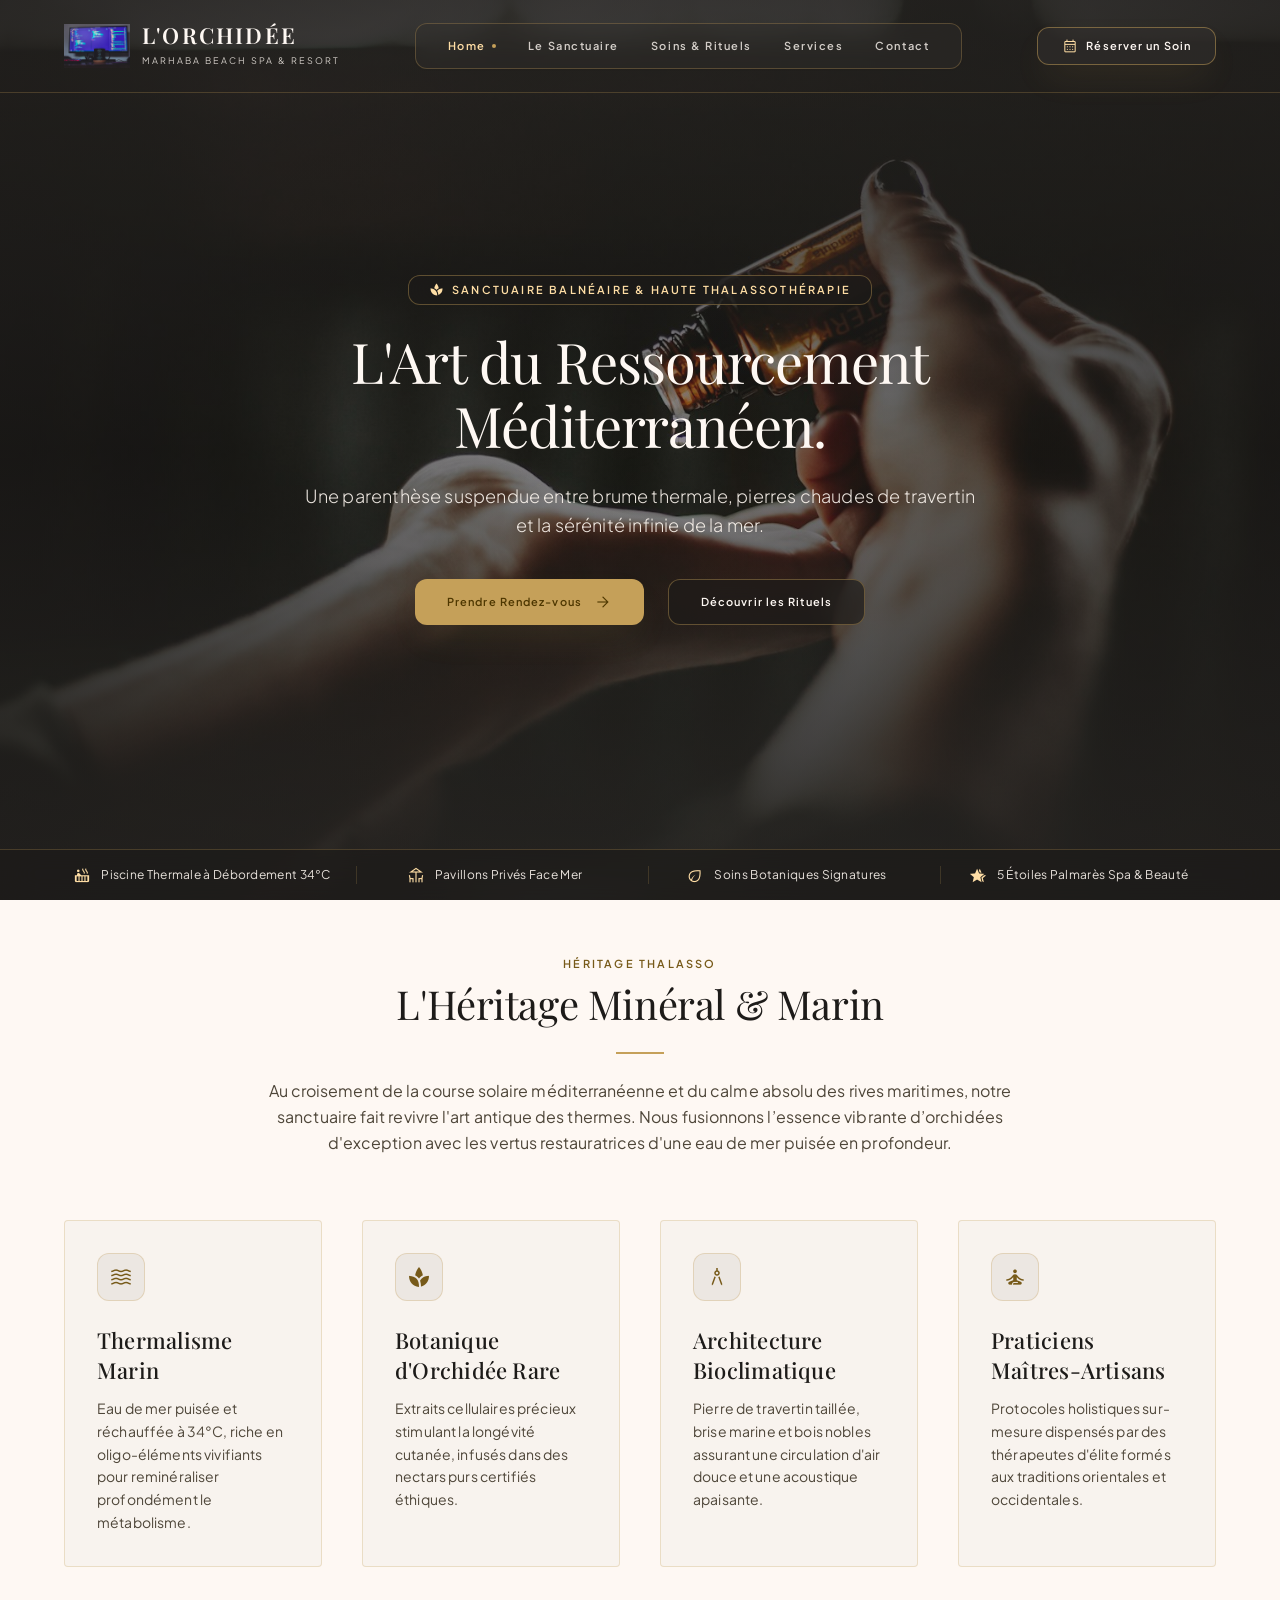
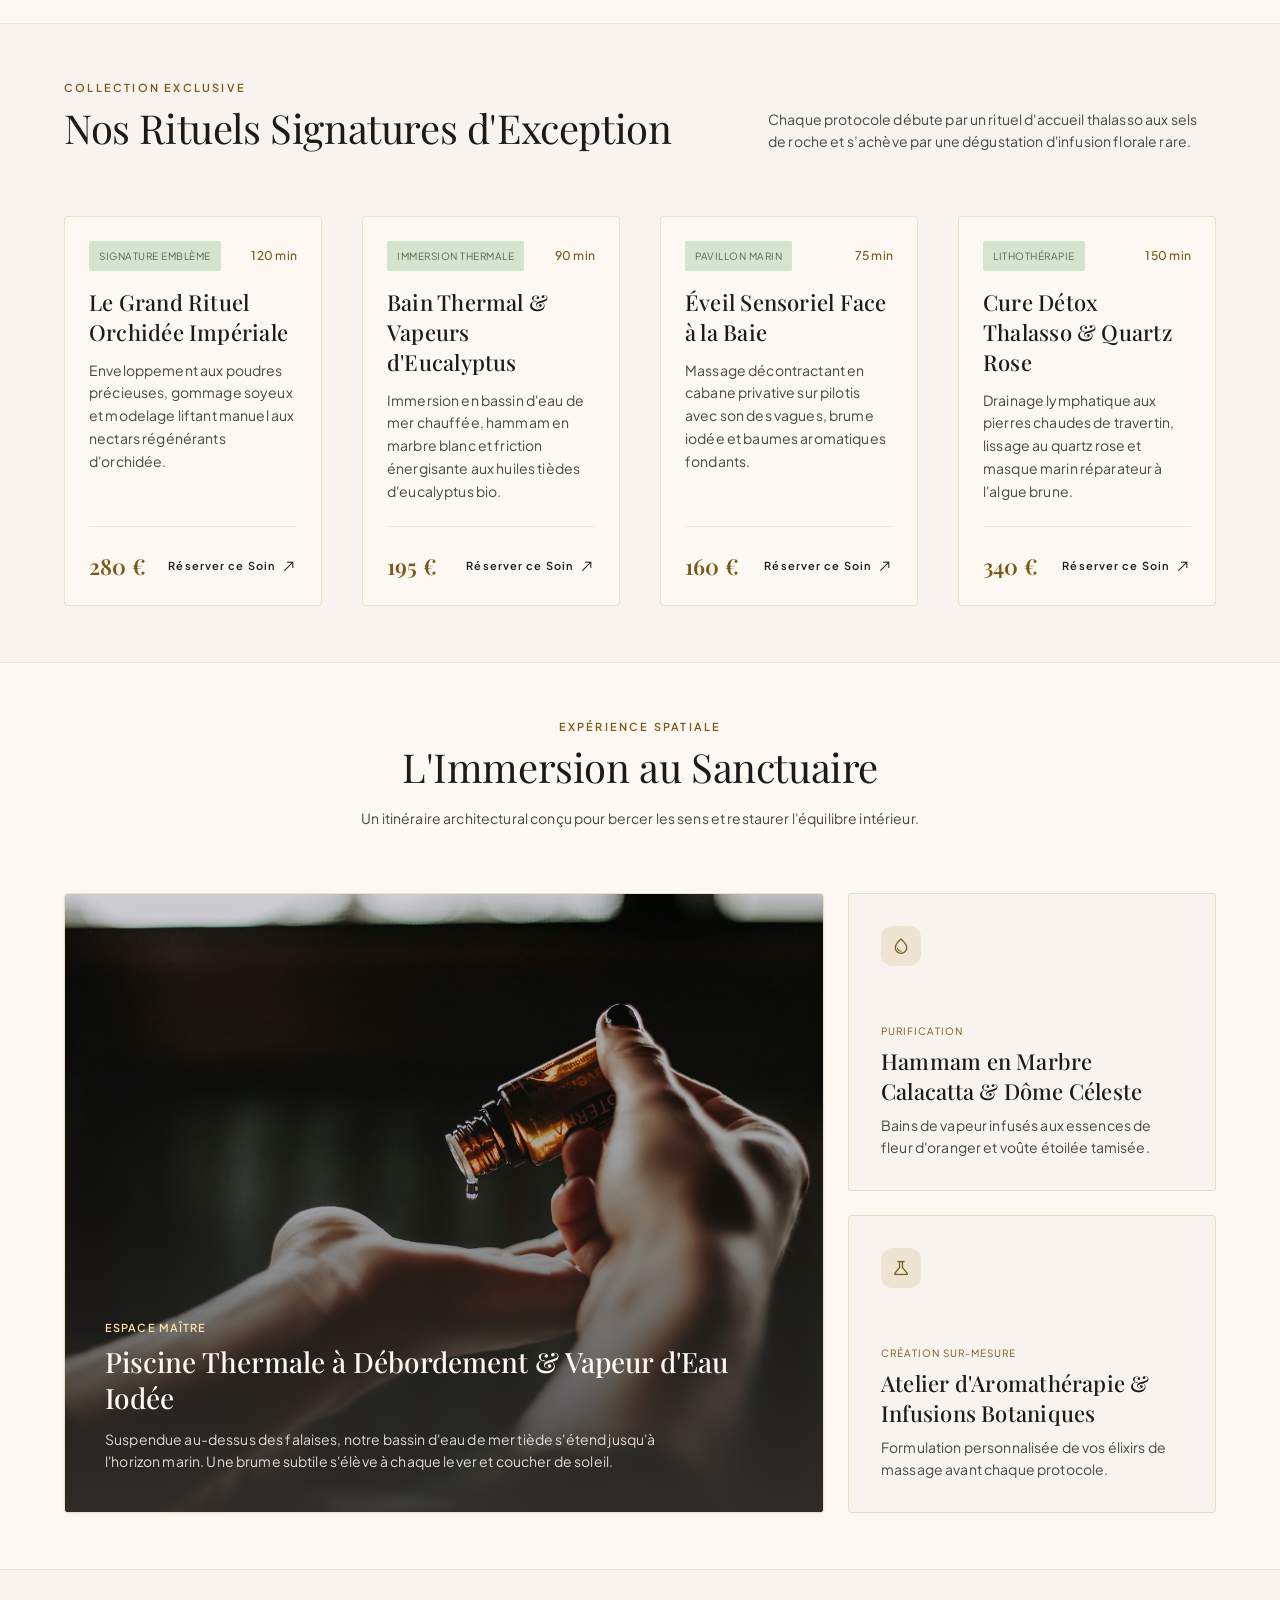
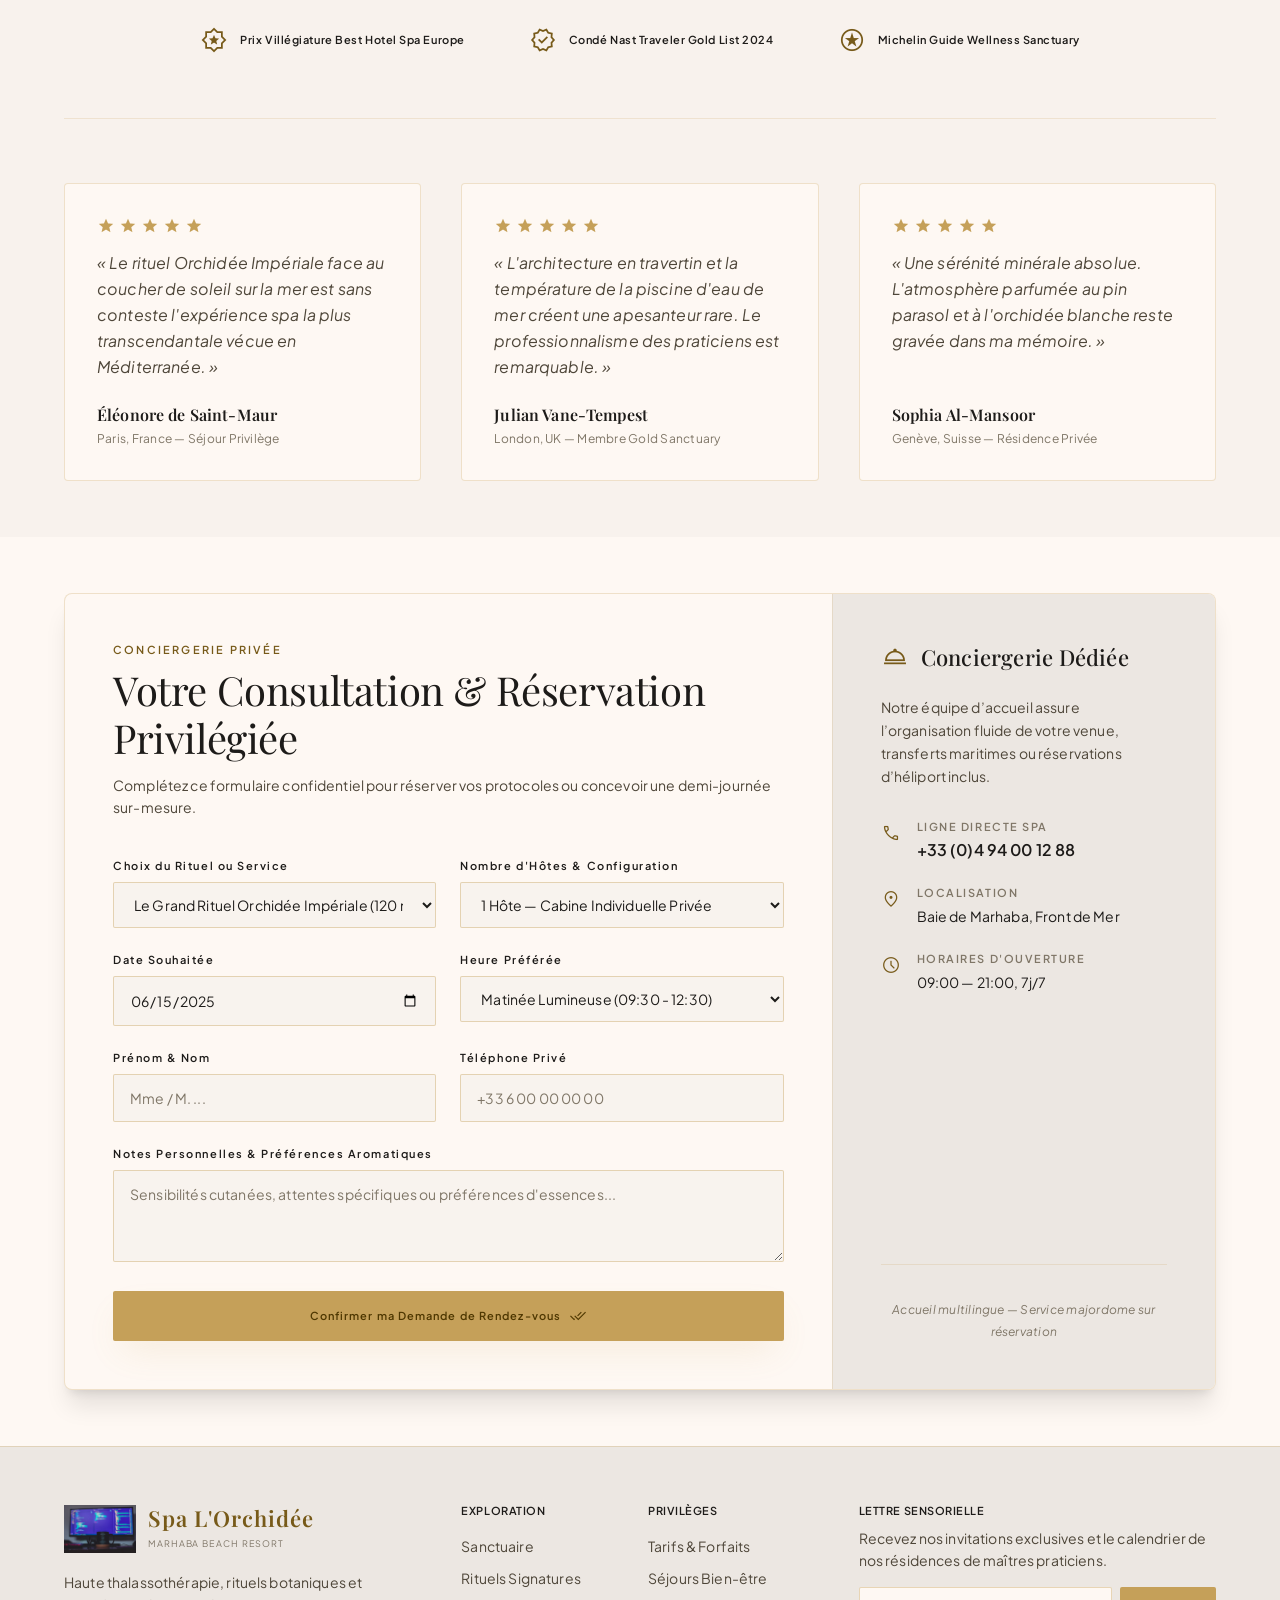
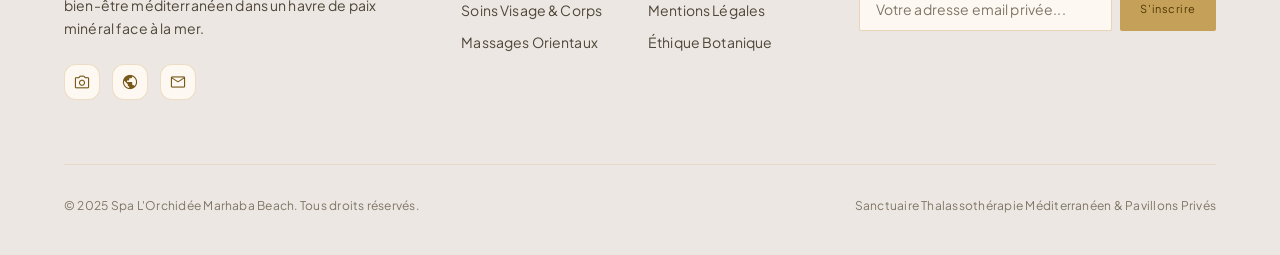
==== commit c3db0e52: "Push local assets and bundle full spa imagery directly with website Co-authored-by: OpenBot <3356040" ====
--- a/index.html
+++ b/index.html
@@ -42,7 +42,7 @@
 <header class="fixed top-0 left-0 w-full z-50 transition-all duration-300 ease-in-out py-5 px-6 md:px-16 flex items-center justify-between border-b border-primary-container/25 bg-inverse-surface/30 backdrop-blur-md" id="main-nav">
 <!-- Brand Logo and Identity -->
 <a class="flex items-center gap-3 group focus:outline-none" href="index.html">
-<img alt="Logo" class="h-11 w-auto object-contain transition-transform duration-300 group-hover:scale-105" src="https://lh3.googleusercontent.com/aida/[base64]"/>
+<img alt="Logo" class="h-11 w-auto object-contain transition-transform duration-300 group-hover:scale-105" src="./assets/orchid_61e0d657.jpg"/>
 <div class="flex flex-col">
 <span class="font-headline-sm text-headline-sm tracking-widest text-surface font-semibold group-hover:text-primary-fixed-dim transition-colors">L'ORCHIDÉE</span>
 <span class="font-label-caps text-[9px] tracking-[0.22em] text-surface/80">MARHABA BEACH SPA &amp; RESORT</span>
@@ -74,7 +74,7 @@
 <!-- ==================== 2. FULL-BLEED 100VH HERO SECTION ==================== -->
 <section class="relative w-full h-screen min-h-[720px] flex items-center justify-center overflow-hidden bg-inverse-surface">
 <!-- Full-bleed background image with subtle atmospheric vignette -->
-<div class="absolute inset-0 w-full h-full bg-cover bg-center transition-transform duration-1000 scale-100" style="background-image: url('https://lh3.googleusercontent.com/aida/[base64]');">
+<div class="absolute inset-0 w-full h-full bg-cover bg-center transition-transform duration-1000 scale-100" style="background-image: url('./assets/lounge_f939c7f8.jpg');">
 <!-- Gradient Layer: Dark top fade for nav, deep bottom anchor for readability, soft radial glow -->
 <div class="absolute inset-0 bg-gradient-to-b from-inverse-surface/80 via-inverse-surface/35 to-inverse-surface/90"></div>
 <div class="absolute inset-0 bg-[radial-gradient(circle_at_center,rgba(0,0,0,0.1)_0%,rgba(29,27,25,0.75)_100%)]"></div>
@@ -298,7 +298,7 @@
 <div class="grid grid-cols-1 md:grid-cols-3 md:grid-rows-2 gap-6 h-auto md:h-[620px]">
 <!-- Big Bento Item (Ocean Panorama & Pool) -->
 <div class="md:col-span-2 md:row-span-2 relative rounded-lg overflow-hidden brass-border group shadow-sm">
-<div class="absolute inset-0 bg-cover bg-center transition-transform duration-700 group-hover:scale-105" style="background-image: url('https://lh3.googleusercontent.com/aida/[base64]');"></div>
+<div class="absolute inset-0 bg-cover bg-center transition-transform duration-700 group-hover:scale-105" style="background-image: url('./assets/lounge_f939c7f8.jpg');"></div>
 <div class="absolute inset-0 bg-gradient-to-t from-inverse-surface/90 via-inverse-surface/30 to-transparent"></div>
 <div class="absolute bottom-0 left-0 p-8 md:p-10 z-10">
 <span class="font-label-caps text-label-caps text-primary-fixed mb-2 block tracking-widest">ESPACE MAÎTRE</span>
@@ -525,7 +525,7 @@
 <!-- Brand Identity Column -->
 <div class="md:col-span-4 flex flex-col">
 <div class="flex items-center gap-3 mb-4">
-<img alt="Logo" class="h-12 w-auto object-contain" src="https://lh3.googleusercontent.com/aida/[base64]"/>
+<img alt="Logo" class="h-12 w-auto object-contain" src="./assets/orchid_61e0d657.jpg"/>
 <div class="flex flex-col">
 <span class="font-headline-sm text-headline-sm text-primary tracking-wider font-semibold">Spa L'Orchidée</span>
 <span class="font-label-caps text-[9px] tracking-widest text-outline">MARHABA BEACH RESORT</span>
--- a/styles.css
+++ b/styles.css
@@ -1 +1 @@
-*,:after,:before{--tw-border-spacing-x:0;--tw-border-spacing-y:0;--tw-translate-x:0;--tw-translate-y:0;--tw-rotate:0;--tw-skew-x:0;--tw-skew-y:0;--tw-scale-x:1;--tw-scale-y:1;--tw-pan-x: ;--tw-pan-y: ;--tw-pinch-zoom: ;--tw-scroll-snap-strictness:proximity;--tw-gradient-from-position: ;--tw-gradient-via-position: ;--tw-gradient-to-position: ;--tw-ordinal: ;--tw-slashed-zero: ;--tw-numeric-figure: ;--tw-numeric-spacing: ;--tw-numeric-fraction: ;--tw-ring-inset: ;--tw-ring-offset-width:0px;--tw-ring-offset-color:#fff;--tw-ring-color:rgba(59,130,246,.5);--tw-ring-offset-shadow:0 0 #0000;--tw-ring-shadow:0 0 #0000;--tw-shadow:0 0 #0000;--tw-shadow-colored:0 0 #0000;--tw-blur: ;--tw-brightness: ;--tw-contrast: ;--tw-grayscale: ;--tw-hue-rotate: ;--tw-invert: ;--tw-saturate: ;--tw-sepia: ;--tw-drop-shadow: ;--tw-backdrop-blur: ;--tw-backdrop-brightness: ;--tw-backdrop-contrast: ;--tw-backdrop-grayscale: ;--tw-backdrop-hue-rotate: ;--tw-backdrop-invert: ;--tw-backdrop-opacity: ;--tw-backdrop-saturate: ;--tw-backdrop-sepia: ;--tw-contain-size: ;--tw-contain-layout: ;--tw-contain-paint: ;--tw-contain-style: }::backdrop{--tw-border-spacing-x:0;--tw-border-spacing-y:0;--tw-translate-x:0;--tw-translate-y:0;--tw-rotate:0;--tw-skew-x:0;--tw-skew-y:0;--tw-scale-x:1;--tw-scale-y:1;--tw-pan-x: ;--tw-pan-y: ;--tw-pinch-zoom: ;--tw-scroll-snap-strictness:proximity;--tw-gradient-from-position: ;--tw-gradient-via-position: ;--tw-gradient-to-position: ;--tw-ordinal: ;--tw-slashed-zero: ;--tw-numeric-figure: ;--tw-numeric-spacing: ;--tw-numeric-fraction: ;--tw-ring-inset: ;--tw-ring-offset-width:0px;--tw-ring-offset-color:#fff;--tw-ring-color:rgba(59,130,246,.5);--tw-ring-offset-shadow:0 0 #0000;--tw-ring-shadow:0 0 #0000;--tw-shadow:0 0 #0000;--tw-shadow-colored:0 0 #0000;--tw-blur: ;--tw-brightness: ;--tw-contrast: ;--tw-grayscale: ;--tw-hue-rotate: ;--tw-invert: ;--tw-saturate: ;--tw-sepia: ;--tw-drop-shadow: ;--tw-backdrop-blur: ;--tw-backdrop-brightness: ;--tw-backdrop-contrast: ;--tw-backdrop-grayscale: ;--tw-backdrop-hue-rotate: ;--tw-backdrop-invert: ;--tw-backdrop-opacity: ;--tw-backdrop-saturate: ;--tw-backdrop-sepia: ;--tw-contain-size: ;--tw-contain-layout: ;--tw-contain-paint: ;--tw-contain-style: }/*! tailwindcss v3.4.19 | MIT License | https://tailwindcss.com*/*,:after,:before{box-sizing:border-box;border:0 solid #e5e7eb}:after,:before{--tw-content:""}:host,html{line-height:1.5;-webkit-text-size-adjust:100%;-moz-tab-size:4;-o-tab-size:4;tab-size:4;font-family:ui-sans-serif,system-ui,sans-serif,Apple Color Emoji,Segoe UI Emoji,Segoe UI Symbol,Noto Color Emoji;font-feature-settings:normal;font-variation-settings:normal;-webkit-tap-highlight-color:transparent}body{margin:0;line-height:inherit}hr{height:0;color:inherit;border-top-width:1px}abbr:where([title]){-webkit-text-decoration:underline dotted;text-decoration:underline dotted}h1,h2,h3,h4,h5,h6{font-size:inherit;font-weight:inherit}a{color:inherit;text-decoration:inherit}b,strong{font-weight:bolder}code,kbd,pre,samp{font-family:ui-monospace,SFMono-Regular,Menlo,Monaco,Consolas,Liberation Mono,Courier New,monospace;font-feature-settings:normal;font-variation-settings:normal;font-size:1em}small{font-size:80%}sub,sup{font-size:75%;line-height:0;position:relative;vertical-align:baseline}sub{bottom:-.25em}sup{top:-.5em}table{text-indent:0;border-color:inherit;border-collapse:collapse}button,input,optgroup,select,textarea{font-family:inherit;font-feature-settings:inherit;font-variation-settings:inherit;font-size:100%;font-weight:inherit;line-height:inherit;letter-spacing:inherit;color:inherit;margin:0;padding:0}button,select{text-transform:none}button,input:where([type=button]),input:where([type=reset]),input:where([type=submit]){-webkit-appearance:button;background-color:transparent;background-image:none}:-moz-focusring{outline:auto}:-moz-ui-invalid{box-shadow:none}progress{vertical-align:baseline}::-webkit-inner-spin-button,::-webkit-outer-spin-button{height:auto}[type=search]{-webkit-appearance:textfield;outline-offset:-2px}::-webkit-search-decoration{-webkit-appearance:none}::-webkit-file-upload-button{-webkit-appearance:button;font:inherit}summary{display:list-item}blockquote,dd,dl,figure,h1,h2,h3,h4,h5,h6,hr,p,pre{margin:0}fieldset{margin:0}fieldset,legend{padding:0}menu,ol,ul{list-style:none;margin:0;padding:0}dialog{padding:0}textarea{resize:vertical}input::-moz-placeholder,textarea::-moz-placeholder{opacity:1;color:#9ca3af}input::placeholder,textarea::placeholder{opacity:1;color:#9ca3af}[role=button],button{cursor:pointer}:disabled{cursor:default}audio,canvas,embed,iframe,img,object,svg,video{display:block;vertical-align:middle}img,video{max-width:100%;height:auto}[hidden]:where(:not([hidden=until-found])){display:none}.pointer-events-none{pointer-events:none}.fixed{position:fixed}.absolute{position:absolute}.relative{position:relative}.inset-0{inset:0}.-right-10{right:-2.5rem}.-top-10{top:-2.5rem}.bottom-0{bottom:0}.left-0{left:0}.right-0{right:0}.right-3{right:.75rem}.top-0{top:0}.top-3{top:.75rem}.z-10{z-index:10}.z-20{z-index:20}.z-50{z-index:50}.mx-auto{margin-left:auto;margin-right:auto}.-mt-20{margin-top:-5rem}.mb-1{margin-bottom:.25rem}.mb-10{margin-bottom:2.5rem}.mb-16{margin-bottom:4rem}.mb-2{margin-bottom:.5rem}.mb-3{margin-bottom:.75rem}.mb-4{margin-bottom:1rem}.mb-6{margin-bottom:1.5rem}.mb-8{margin-bottom:2rem}.mb-space-lg{margin-bottom:2.25rem}.mb-space-md{margin-bottom:1.25rem}.mb-space-sm{margin-bottom:.75rem}.mb-space-xl{margin-bottom:3.5rem}.mb-space-xs{margin-bottom:.375rem}.mt-1{margin-top:.25rem}.mt-12{margin-top:3rem}.mt-2{margin-top:.5rem}.mt-4{margin-top:1rem}.mt-6{margin-top:1.5rem}.mt-8{margin-top:2rem}.mt-space-lg{margin-top:2.25rem}.mt-space-md{margin-top:1.25rem}.mt-space-xs{margin-top:.375rem}.block{display:block}.inline-block{display:inline-block}.flex{display:flex}.inline-flex{display:inline-flex}.table{display:table}.grid{display:grid}.hidden{display:none}.h-0\.5{height:.125rem}.h-1{height:.25rem}.h-10{height:2.5rem}.h-11{height:2.75rem}.h-12{height:3rem}.h-16{height:4rem}.h-20{height:5rem}.h-32{height:8rem}.h-4{height:1rem}.h-40{height:10rem}.h-64{height:16rem}.h-8{height:2rem}.h-9{height:2.25rem}.h-96{height:24rem}.h-\[300px\]{height:300px}.h-\[614px\]{height:614px}.h-\[70vh\]{height:70vh}.h-auto{height:auto}.h-full{height:100%}.h-screen{height:100vh}.min-h-\[450px\]{min-height:450px}.min-h-\[500px\]{min-height:500px}.min-h-\[720px\]{min-height:720px}.w-1{width:.25rem}.w-10{width:2.5rem}.w-12{width:3rem}.w-16{width:4rem}.w-32{width:8rem}.w-4{width:1rem}.w-40{width:10rem}.w-8{width:2rem}.w-9{width:2.25rem}.w-96{width:24rem}.w-auto{width:auto}.w-full{width:100%}.max-w-2xl{max-width:42rem}.max-w-3xl{max-width:48rem}.max-w-4xl{max-width:56rem}.max-w-\[1120px\]{max-width:1120px}.max-w-\[1200px\]{max-width:1200px}.max-w-\[1440px\]{max-width:1440px}.max-w-md{max-width:28rem}.max-w-sm{max-width:24rem}.max-w-xl{max-width:36rem}.shrink-0{flex-shrink:0}.scale-100{--tw-scale-x:1;--tw-scale-y:1}.scale-100,.scale-105{transform:translate(var(--tw-translate-x),var(--tw-translate-y)) rotate(var(--tw-rotate)) skewX(var(--tw-skew-x)) skewY(var(--tw-skew-y)) scaleX(var(--tw-scale-x)) scaleY(var(--tw-scale-y))}.scale-105{--tw-scale-x:1.05;--tw-scale-y:1.05}.cursor-pointer{cursor:pointer}.resize-none{resize:none}.grid-cols-1{grid-template-columns:repeat(1,minmax(0,1fr))}.grid-cols-2{grid-template-columns:repeat(2,minmax(0,1fr))}.flex-col{flex-direction:column}.flex-wrap{flex-wrap:wrap}.items-start{align-items:flex-start}.items-end{align-items:flex-end}.items-center{align-items:center}.justify-center{justify-content:center}.justify-between{justify-content:space-between}.gap-1{gap:.25rem}.gap-1\.5{gap:.375rem}.gap-2{gap:.5rem}.gap-2\.5{gap:.625rem}.gap-3{gap:.75rem}.gap-4{gap:1rem}.gap-6{gap:1.5rem}.gap-8{gap:2rem}.gap-gutter-desktop{gap:2.5rem}.gap-space-lg{gap:2.25rem}.gap-space-md{gap:1.25rem}.gap-space-sm{gap:.75rem}.gap-space-xl{gap:3.5rem}.gap-space-xs{gap:.375rem}.space-y-2\.5>:not([hidden])~:not([hidden]){--tw-space-y-reverse:0;margin-top:calc(.625rem*(1 - var(--tw-space-y-reverse)));margin-bottom:calc(.625rem*var(--tw-space-y-reverse))}.space-y-3>:not([hidden])~:not([hidden]){--tw-space-y-reverse:0;margin-top:calc(.75rem*(1 - var(--tw-space-y-reverse)));margin-bottom:calc(.75rem*var(--tw-space-y-reverse))}.space-y-6>:not([hidden])~:not([hidden]){--tw-space-y-reverse:0;margin-top:calc(1.5rem*(1 - var(--tw-space-y-reverse)));margin-bottom:calc(1.5rem*var(--tw-space-y-reverse))}.overflow-hidden{overflow:hidden}.overflow-x-hidden{overflow-x:hidden}.scroll-smooth{scroll-behavior:smooth}.truncate{overflow:hidden;text-overflow:ellipsis;white-space:nowrap}.rounded{border-radius:.125rem}.rounded-2xl{border-radius:1rem}.rounded-full{border-radius:.75rem}.rounded-lg{border-radius:.25rem}.rounded-xl{border-radius:.5rem}.rounded-bl-full{border-bottom-left-radius:.75rem}.border{border-width:1px}.border-y{border-top-width:1px}.border-b,.border-y{border-bottom-width:1px}.border-b-2{border-bottom-width:2px}.border-l{border-left-width:1px}.border-l-2{border-left-width:2px}.border-t{border-top-width:1px}.border-\[\#8A9A86\]\/30{border-color:hsla(108,9%,56%,.3)}.border-\[\#C5A059\]{--tw-border-opacity:1;border-color:rgb(197 160 89/var(--tw-border-opacity,1))}.border-\[\#C5A059\]\/20{border-color:rgba(197,160,89,.2)}.border-\[\#C5A059\]\/30{border-color:rgba(197,160,89,.3)}.border-\[\#C5A059\]\/40{border-color:rgba(197,160,89,.4)}.border-\[\#C5A059\]\/50{border-color:rgba(197,160,89,.5)}.border-\[\#C5A059\]\/60{border-color:rgba(197,160,89,.6)}.border-primary-container\/20{border-color:rgba(197,160,89,.2)}.border-primary-container\/25{border-color:rgba(197,160,89,.25)}.border-primary-container\/30{border-color:rgba(197,160,89,.3)}.border-primary-container\/40{border-color:rgba(197,160,89,.4)}.border-primary-container\/50{border-color:rgba(197,160,89,.5)}.bg-\[\#2C2623\]{--tw-bg-opacity:1;background-color:rgb(44 38 35/var(--tw-bg-opacity,1))}.bg-\[\#2C2623\]\/80{background-color:rgba(44,38,35,.8)}.bg-\[\#2C2623\]\/90{background-color:rgba(44,38,35,.9)}.bg-\[\#8A9A86\]\/15{background-color:hsla(108,9%,56%,.15)}.bg-background{--tw-bg-opacity:1;background-color:rgb(254 248 243/var(--tw-bg-opacity,1))}.bg-inverse-surface{--tw-bg-opacity:1;background-color:rgb(50 48 45/var(--tw-bg-opacity,1))}.bg-inverse-surface\/30{background-color:rgba(50,48,45,.3)}.bg-inverse-surface\/40{background-color:rgba(50,48,45,.4)}.bg-inverse-surface\/50{background-color:rgba(50,48,45,.5)}.bg-inverse-surface\/60{background-color:rgba(50,48,45,.6)}.bg-primary{--tw-bg-opacity:1;background-color:rgb(119 90 25/var(--tw-bg-opacity,1))}.bg-primary-container{--tw-bg-opacity:1;background-color:rgb(197 160 89/var(--tw-bg-opacity,1))}.bg-primary-container\/10{background-color:rgba(197,160,89,.1)}.bg-primary-container\/20{background-color:rgba(197,160,89,.2)}.bg-primary\/10{background-color:rgba(119,90,25,.1)}.bg-primary\/20{background-color:rgba(119,90,25,.2)}.bg-primary\/5{background-color:rgba(119,90,25,.05)}.bg-secondary-container{--tw-bg-opacity:1;background-color:rgb(212 228 206/var(--tw-bg-opacity,1))}.bg-surface{--tw-bg-opacity:1;background-color:rgb(254 248 243/var(--tw-bg-opacity,1))}.bg-surface-container{--tw-bg-opacity:1;background-color:rgb(242 237 232/var(--tw-bg-opacity,1))}.bg-surface-container-high{--tw-bg-opacity:1;background-color:rgb(236 231 226/var(--tw-bg-opacity,1))}.bg-surface-container-high\/40{background-color:hsla(30,21%,91%,.4)}.bg-surface-container-low{--tw-bg-opacity:1;background-color:rgb(248 243 238/var(--tw-bg-opacity,1))}.bg-surface\/90{background-color:hsla(27,85%,97%,.9)}.bg-transparent{background-color:transparent}.bg-white\/10{background-color:hsla(0,0%,100%,.1)}.bg-\[radial-gradient\(circle_at_center\2c rgba\(0\2c 0\2c 0\2c 0\.1\)_0\%\2c rgba\(29\2c 27\2c 25\2c 0\.75\)_100\%\)\]{background-image:radial-gradient(circle at center,rgba(0,0,0,.1) 0,rgba(29,27,25,.75) 100%)}.bg-gradient-to-b{background-image:linear-gradient(to bottom,var(--tw-gradient-stops))}.bg-gradient-to-t{background-image:linear-gradient(to top,var(--tw-gradient-stops))}.from-\[\#2C2623\]{--tw-gradient-from:#2c2623 var(--tw-gradient-from-position);--tw-gradient-to:rgba(44,38,35,0) var(--tw-gradient-to-position);--tw-gradient-stops:var(--tw-gradient-from),var(--tw-gradient-to)}.from-\[\#2C2623\]\/70{--tw-gradient-from:rgba(44,38,35,.7) var(--tw-gradient-from-position);--tw-gradient-to:rgba(44,38,35,0) var(--tw-gradient-to-position);--tw-gradient-stops:var(--tw-gradient-from),var(--tw-gradient-to)}.from-inverse-surface\/80{--tw-gradient-from:rgba(50,48,45,.8) var(--tw-gradient-from-position);--tw-gradient-to:rgba(50,48,45,0) var(--tw-gradient-to-position);--tw-gradient-stops:var(--tw-gradient-from),var(--tw-gradient-to)}.from-inverse-surface\/90{--tw-gradient-from:rgba(50,48,45,.9) var(--tw-gradient-from-position);--tw-gradient-to:rgba(50,48,45,0) var(--tw-gradient-to-position);--tw-gradient-stops:var(--tw-gradient-from),var(--tw-gradient-to)}.via-\[\#2C2623\]\/50{--tw-gradient-to:rgba(44,38,35,0) var(--tw-gradient-to-position);--tw-gradient-stops:var(--tw-gradient-from),rgba(44,38,35,.5) var(--tw-gradient-via-position),var(--tw-gradient-to)}.via-inverse-surface\/30{--tw-gradient-to:rgba(50,48,45,0) var(--tw-gradient-to-position);--tw-gradient-stops:var(--tw-gradient-from),rgba(50,48,45,.3) var(--tw-gradient-via-position),var(--tw-gradient-to)}.via-inverse-surface\/35{--tw-gradient-to:rgba(50,48,45,0) var(--tw-gradient-to-position);--tw-gradient-stops:var(--tw-gradient-from),rgba(50,48,45,.35) var(--tw-gradient-via-position),var(--tw-gradient-to)}.via-transparent{--tw-gradient-to:transparent var(--tw-gradient-to-position);--tw-gradient-stops:var(--tw-gradient-from),transparent var(--tw-gradient-via-position),var(--tw-gradient-to)}.to-\[\#2C2623\]\/60{--tw-gradient-to:rgba(44,38,35,.6) var(--tw-gradient-to-position)}.to-\[\#FEF8F3\]{--tw-gradient-to:#fef8f3 var(--tw-gradient-to-position)}.to-inverse-surface\/90{--tw-gradient-to:rgba(50,48,45,.9) var(--tw-gradient-to-position)}.to-transparent{--tw-gradient-to:transparent var(--tw-gradient-to-position)}.bg-cover{background-size:cover}.bg-center{background-position:50%}.object-contain{-o-object-fit:contain;object-fit:contain}.object-cover{-o-object-fit:cover;object-fit:cover}.p-2{padding:.5rem}.p-4{padding:1rem}.p-6{padding:1.5rem}.p-8{padding:2rem}.p-space-lg{padding:2.25rem}.px-2{padding-left:.5rem;padding-right:.5rem}.px-2\.5{padding-left:.625rem;padding-right:.625rem}.px-3{padding-left:.75rem;padding-right:.75rem}.px-4{padding-left:1rem;padding-right:1rem}.px-5{padding-left:1.25rem;padding-right:1.25rem}.px-6{padding-left:1.5rem;padding-right:1.5rem}.px-8{padding-left:2rem;padding-right:2rem}.px-\[3rem\]{padding-left:3rem;padding-right:3rem}.px-gutter-desktop{padding-left:2.5rem;padding-right:2.5rem}.px-space-md{padding-left:1.25rem;padding-right:1.25rem}.px-space-sm{padding-left:.75rem;padding-right:.75rem}.py-0\.5{padding-top:.125rem;padding-bottom:.125rem}.py-1{padding-top:.25rem;padding-bottom:.25rem}.py-1\.5{padding-top:.375rem;padding-bottom:.375rem}.py-2\.5{padding-top:.625rem;padding-bottom:.625rem}.py-3{padding-top:.75rem;padding-bottom:.75rem}.py-3\.5{padding-top:.875rem;padding-bottom:.875rem}.py-4{padding-top:1rem;padding-bottom:1rem}.py-5{padding-top:1.25rem;padding-bottom:1.25rem}.py-\[5rem\]{padding-top:5rem;padding-bottom:5rem}.py-\[6rem\]{padding-top:6rem;padding-bottom:6rem}.py-space-md{padding-top:1.25rem;padding-bottom:1.25rem}.py-space-sm{padding-top:.75rem;padding-bottom:.75rem}.py-space-xl{padding-top:3.5rem;padding-bottom:3.5rem}.py-space-xs{padding-top:.375rem;padding-bottom:.375rem}.pb-10{padding-bottom:2.5rem}.pb-16{padding-bottom:4rem}.pb-space-xl{padding-bottom:3.5rem}.pl-4{padding-left:1rem}.pt-12{padding-top:3rem}.pt-16{padding-top:4rem}.pt-20{padding-top:5rem}.pt-6{padding-top:1.5rem}.pt-8{padding-top:2rem}.pt-space-md{padding-top:1.25rem}.pt-space-xl{padding-top:3.5rem}.text-center{text-align:center}.font-body-lg,.font-body-md,.font-caption{font-family:Plus Jakarta Sans}.font-display-hero,.font-headline-lg,.font-headline-md,.font-headline-sm{font-family:Playfair Display}.font-label-caps,.font-subheading{font-family:Plus Jakarta Sans}.text-\[10px\]{font-size:10px}.text-\[11px\]{font-size:11px}.text-\[15px\]{font-size:15px}.text-\[16px\]{font-size:16px}.text-\[18px\]{font-size:18px}.text-\[20px\]{font-size:20px}.text-\[24px\]{font-size:24px}.text-\[28px\]{font-size:28px}.text-\[32px\]{font-size:32px}.text-\[44px\]{font-size:44px}.text-\[9px\]{font-size:9px}.text-body-lg{font-size:16px;line-height:26px;letter-spacing:.005em;font-weight:400}.text-body-md{font-size:14px;line-height:22px;letter-spacing:.01em;font-weight:400}.text-caption{font-size:12px;line-height:18px;letter-spacing:.02em;font-weight:400}.text-display-hero-mobile{font-size:36px;line-height:44px;letter-spacing:-.01em;font-weight:400}.text-headline-lg{font-size:40px;line-height:48px;letter-spacing:-.01em;font-weight:400}.text-headline-lg-mobile{font-weight:400}.text-headline-lg-mobile,.text-headline-md{font-size:28px;line-height:36px;letter-spacing:0}.text-headline-md{font-weight:500}.text-headline-sm{font-size:22px;line-height:30px;letter-spacing:.01em;font-weight:500}.text-label-caps{font-size:11px;line-height:16px;letter-spacing:.14em;font-weight:600}.text-subheading{font-size:18px;line-height:28px;letter-spacing:.01em;font-weight:400}.font-light{font-weight:300}.font-medium{font-weight:500}.font-normal{font-weight:400}.font-semibold{font-weight:600}.uppercase{text-transform:uppercase}.italic{font-style:italic}.leading-relaxed{line-height:1.625}.leading-tight{line-height:1.25}.tracking-\[0\.22em\]{letter-spacing:.22em}.tracking-\[0\.2em\]{letter-spacing:.2em}.tracking-tight{letter-spacing:-.025em}.tracking-wide{letter-spacing:.025em}.tracking-wider{letter-spacing:.05em}.tracking-widest{letter-spacing:.1em}.text-\[\#475444\]{--tw-text-opacity:1;color:rgb(71 84 68/var(--tw-text-opacity,1))}.text-\[\#F5F0EB\]{--tw-text-opacity:1;color:rgb(245 240 235/var(--tw-text-opacity,1))}.text-\[\#F5F0EB\]\/40{color:hsla(30,33%,94%,.4)}.text-\[\#F5F0EB\]\/60{color:hsla(30,33%,94%,.6)}.text-\[\#F5F0EB\]\/80{color:hsla(30,33%,94%,.8)}.text-\[\#F5F0EB\]\/90{color:hsla(30,33%,94%,.9)}.text-on-primary{--tw-text-opacity:1;color:rgb(255 255 255/var(--tw-text-opacity,1))}.text-on-primary-container{--tw-text-opacity:1;color:rgb(78 55 0/var(--tw-text-opacity,1))}.text-on-secondary-container{--tw-text-opacity:1;color:rgb(88 103 85/var(--tw-text-opacity,1))}.text-on-surface{--tw-text-opacity:1;color:rgb(29 27 25/var(--tw-text-opacity,1))}.text-on-surface-variant{--tw-text-opacity:1;color:rgb(78 70 57/var(--tw-text-opacity,1))}.text-on-surface-variant\/80{color:rgba(78,70,57,.8)}.text-outline{--tw-text-opacity:1;color:rgb(127 118 103/var(--tw-text-opacity,1))}.text-primary{--tw-text-opacity:1;color:rgb(119 90 25/var(--tw-text-opacity,1))}.text-primary-container{--tw-text-opacity:1;color:rgb(197 160 89/var(--tw-text-opacity,1))}.text-primary-fixed{--tw-text-opacity:1;color:rgb(255 222 165/var(--tw-text-opacity,1))}.text-primary-fixed-dim{--tw-text-opacity:1;color:rgb(233 193 118/var(--tw-text-opacity,1))}.text-surface{--tw-text-opacity:1;color:rgb(254 248 243/var(--tw-text-opacity,1))}.text-surface\/80{color:hsla(27,85%,97%,.8)}.text-surface\/85{color:hsla(27,85%,97%,.85)}.text-surface\/90{color:hsla(27,85%,97%,.9)}.text-white{--tw-text-opacity:1;color:rgb(255 255 255/var(--tw-text-opacity,1))}.antialiased{-webkit-font-smoothing:antialiased;-moz-osx-font-smoothing:grayscale}.accent-primary{accent-color:#775a19}.opacity-20{opacity:.2}.opacity-45{opacity:.45}.mix-blend-luminosity{mix-blend-mode:luminosity}.shadow-2xl{--tw-shadow:0 25px 50px -12px rgba(0,0,0,.25);--tw-shadow-colored:0 25px 50px -12px var(--tw-shadow-color)}.shadow-2xl,.shadow-\[0_1px_8px_rgba\(0\2c 0\2c 0\2c 0\.04\)\]{box-shadow:var(--tw-ring-offset-shadow,0 0 #0000),var(--tw-ring-shadow,0 0 #0000),var(--tw-shadow)}.shadow-\[0_1px_8px_rgba\(0\2c 0\2c 0\2c 0\.04\)\]{--tw-shadow:0 1px 8px rgba(0,0,0,.04);--tw-shadow-colored:0 1px 8px var(--tw-shadow-color)}.shadow-\[0_20px_48px_-12px_rgba\(44\2c 38\2c 35\2c 0\.06\)\2c 0_4px_16px_-2px_rgba\(197\2c 160\2c 89\2c 0\.04\)\]{--tw-shadow:0 20px 48px -12px rgba(44,38,35,.06),0 4px 16px -2px rgba(197,160,89,.04);--tw-shadow-colored:0 20px 48px -12px var(--tw-shadow-color),0 4px 16px -2px var(--tw-shadow-color);box-shadow:var(--tw-ring-offset-shadow,0 0 #0000),var(--tw-ring-shadow,0 0 #0000),var(--tw-shadow)}.shadow-lg{--tw-shadow:0 10px 15px -3px rgba(0,0,0,.1),0 4px 6px -4px rgba(0,0,0,.1);--tw-shadow-colored:0 10px 15px -3px var(--tw-shadow-color),0 4px 6px -4px var(--tw-shadow-color)}.shadow-lg,.shadow-md{box-shadow:var(--tw-ring-offset-shadow,0 0 #0000),var(--tw-ring-shadow,0 0 #0000),var(--tw-shadow)}.shadow-md{--tw-shadow:0 4px 6px -1px rgba(0,0,0,.1),0 2px 4px -2px rgba(0,0,0,.1);--tw-shadow-colored:0 4px 6px -1px var(--tw-shadow-color),0 2px 4px -2px var(--tw-shadow-color)}.shadow-sm{--tw-shadow:0 1px 2px 0 rgba(0,0,0,.05);--tw-shadow-colored:0 1px 2px 0 var(--tw-shadow-color)}.shadow-sm,.shadow-xl{box-shadow:var(--tw-ring-offset-shadow,0 0 #0000),var(--tw-ring-shadow,0 0 #0000),var(--tw-shadow)}.shadow-xl{--tw-shadow:0 20px 25px -5px rgba(0,0,0,.1),0 8px 10px -6px rgba(0,0,0,.1);--tw-shadow-colored:0 20px 25px -5px var(--tw-shadow-color),0 8px 10px -6px var(--tw-shadow-color)}.outline-none{outline:2px solid transparent;outline-offset:2px}.outline{outline-style:solid}.blur{--tw-blur:blur(8px)}.blur,.blur-2xl{filter:var(--tw-blur) var(--tw-brightness) var(--tw-contrast) var(--tw-grayscale) var(--tw-hue-rotate) var(--tw-invert) var(--tw-saturate) var(--tw-sepia) var(--tw-drop-shadow)}.blur-2xl{--tw-blur:blur(40px)}.blur-3xl{--tw-blur:blur(64px);filter:var(--tw-blur) var(--tw-brightness) var(--tw-contrast) var(--tw-grayscale) var(--tw-hue-rotate) var(--tw-invert) var(--tw-saturate) var(--tw-sepia) var(--tw-drop-shadow)}.backdrop-blur-md{--tw-backdrop-blur:blur(12px)}.backdrop-blur-md,.backdrop-blur-xl{backdrop-filter:var(--tw-backdrop-blur) var(--tw-backdrop-brightness) var(--tw-backdrop-contrast) var(--tw-backdrop-grayscale) var(--tw-backdrop-hue-rotate) var(--tw-backdrop-invert) var(--tw-backdrop-opacity) var(--tw-backdrop-saturate) var(--tw-backdrop-sepia)}.backdrop-blur-xl{--tw-backdrop-blur:blur(24px)}.backdrop-filter{backdrop-filter:var(--tw-backdrop-blur) var(--tw-backdrop-brightness) var(--tw-backdrop-contrast) var(--tw-backdrop-grayscale) var(--tw-backdrop-hue-rotate) var(--tw-backdrop-invert) var(--tw-backdrop-opacity) var(--tw-backdrop-saturate) var(--tw-backdrop-sepia)}.transition-all{transition-property:all;transition-timing-function:cubic-bezier(.4,0,.2,1);transition-duration:.15s}.transition-colors{transition-property:color,background-color,border-color,text-decoration-color,fill,stroke;transition-timing-function:cubic-bezier(.4,0,.2,1);transition-duration:.15s}.transition-transform{transition-property:transform;transition-timing-function:cubic-bezier(.4,0,.2,1);transition-duration:.15s}.duration-1000{transition-duration:1s}.duration-300{transition-duration:.3s}.duration-700{transition-duration:.7s}.ease-in-out{transition-timing-function:cubic-bezier(.4,0,.2,1)}.selection\:bg-primary-container ::-moz-selection{--tw-bg-opacity:1;background-color:rgb(197 160 89/var(--tw-bg-opacity,1))}.selection\:bg-primary-container ::selection{--tw-bg-opacity:1;background-color:rgb(197 160 89/var(--tw-bg-opacity,1))}.selection\:text-on-primary-container ::-moz-selection{--tw-text-opacity:1;color:rgb(78 55 0/var(--tw-text-opacity,1))}.selection\:text-on-primary-container ::selection{--tw-text-opacity:1;color:rgb(78 55 0/var(--tw-text-opacity,1))}.selection\:bg-primary-container::-moz-selection{--tw-bg-opacity:1;background-color:rgb(197 160 89/var(--tw-bg-opacity,1))}.selection\:bg-primary-container::selection{--tw-bg-opacity:1;background-color:rgb(197 160 89/var(--tw-bg-opacity,1))}.selection\:text-on-primary-container::-moz-selection{--tw-text-opacity:1;color:rgb(78 55 0/var(--tw-text-opacity,1))}.selection\:text-on-primary-container::selection{--tw-text-opacity:1;color:rgb(78 55 0/var(--tw-text-opacity,1))}.placeholder\:text-outline::-moz-placeholder{--tw-text-opacity:1;color:rgb(127 118 103/var(--tw-text-opacity,1))}.placeholder\:text-outline::placeholder{--tw-text-opacity:1;color:rgb(127 118 103/var(--tw-text-opacity,1))}.hover\:-translate-y-1:hover{--tw-translate-y:-0.25rem;transform:translate(var(--tw-translate-x),var(--tw-translate-y)) rotate(var(--tw-rotate)) skewX(var(--tw-skew-x)) skewY(var(--tw-skew-y)) scaleX(var(--tw-scale-x)) scaleY(var(--tw-scale-y))}.hover\:border-primary:hover{--tw-border-opacity:1;border-color:rgb(119 90 25/var(--tw-border-opacity,1))}.hover\:border-primary-container:hover{--tw-border-opacity:1;border-color:rgb(197 160 89/var(--tw-border-opacity,1))}.hover\:border-primary-container\/60:hover{border-color:rgba(197,160,89,.6)}.hover\:bg-inverse-surface:hover{--tw-bg-opacity:1;background-color:rgb(50 48 45/var(--tw-bg-opacity,1))}.hover\:bg-inverse-surface\/80:hover{background-color:rgba(50,48,45,.8)}.hover\:bg-primary:hover{--tw-bg-opacity:1;background-color:rgb(119 90 25/var(--tw-bg-opacity,1))}.hover\:bg-primary-fixed-dim:hover{--tw-bg-opacity:1;background-color:rgb(233 193 118/var(--tw-bg-opacity,1))}.hover\:bg-white\/10:hover{background-color:hsla(0,0%,100%,.1)}.hover\:text-on-primary:hover{--tw-text-opacity:1;color:rgb(255 255 255/var(--tw-text-opacity,1))}.hover\:text-primary:hover{--tw-text-opacity:1;color:rgb(119 90 25/var(--tw-text-opacity,1))}.hover\:text-primary-fixed:hover{--tw-text-opacity:1;color:rgb(255 222 165/var(--tw-text-opacity,1))}.hover\:text-primary-fixed-dim:hover{--tw-text-opacity:1;color:rgb(233 193 118/var(--tw-text-opacity,1))}.hover\:text-white:hover{--tw-text-opacity:1;color:rgb(255 255 255/var(--tw-text-opacity,1))}.hover\:shadow-lg:hover{--tw-shadow:0 10px 15px -3px rgba(0,0,0,.1),0 4px 6px -4px rgba(0,0,0,.1);--tw-shadow-colored:0 10px 15px -3px var(--tw-shadow-color),0 4px 6px -4px var(--tw-shadow-color)}.hover\:shadow-lg:hover,.hover\:shadow-md:hover{box-shadow:var(--tw-ring-offset-shadow,0 0 #0000),var(--tw-ring-shadow,0 0 #0000),var(--tw-shadow)}.hover\:shadow-md:hover{--tw-shadow:0 4px 6px -1px rgba(0,0,0,.1),0 2px 4px -2px rgba(0,0,0,.1);--tw-shadow-colored:0 4px 6px -1px var(--tw-shadow-color),0 2px 4px -2px var(--tw-shadow-color)}.hover\:shadow-xl:hover{--tw-shadow:0 20px 25px -5px rgba(0,0,0,.1),0 8px 10px -6px rgba(0,0,0,.1);--tw-shadow-colored:0 20px 25px -5px var(--tw-shadow-color),0 8px 10px -6px var(--tw-shadow-color);box-shadow:var(--tw-ring-offset-shadow,0 0 #0000),var(--tw-ring-shadow,0 0 #0000),var(--tw-shadow)}.focus\:border-\[\#C5A059\]:focus,.focus\:border-primary-container:focus{--tw-border-opacity:1;border-color:rgb(197 160 89/var(--tw-border-opacity,1))}.focus\:outline-none:focus{outline:2px solid transparent;outline-offset:2px}.focus\:ring-0:focus{--tw-ring-offset-shadow:var(--tw-ring-inset) 0 0 0 var(--tw-ring-offset-width) var(--tw-ring-offset-color);--tw-ring-shadow:var(--tw-ring-inset) 0 0 0 calc(var(--tw-ring-offset-width)) var(--tw-ring-color);box-shadow:var(--tw-ring-offset-shadow),var(--tw-ring-shadow),var(--tw-shadow,0 0 #0000)}.group:hover .group-hover\:scale-105{--tw-scale-x:1.05;--tw-scale-y:1.05;transform:translate(var(--tw-translate-x),var(--tw-translate-y)) rotate(var(--tw-rotate)) skewX(var(--tw-skew-x)) skewY(var(--tw-skew-y)) scaleX(var(--tw-scale-x)) scaleY(var(--tw-scale-y))}.group:hover .group-hover\:text-primary{--tw-text-opacity:1;color:rgb(119 90 25/var(--tw-text-opacity,1))}.group:hover .group-hover\:text-primary-fixed-dim{--tw-text-opacity:1;color:rgb(233 193 118/var(--tw-text-opacity,1))}@media (min-width:640px){.sm\:inline-flex{display:inline-flex}.sm\:w-auto{width:auto}.sm\:grid-cols-2{grid-template-columns:repeat(2,minmax(0,1fr))}.sm\:flex-row{flex-direction:row}.sm\:gap-6{gap:1.5rem}}@media (min-width:768px){.md\:col-span-2{grid-column:span 2/span 2}.md\:col-span-4{grid-column:span 4/span 4}.md\:row-span-2{grid-row:span 2/span 2}.md\:block{display:block}.md\:h-\[620px\]{height:620px}.md\:grid-cols-12{grid-template-columns:repeat(12,minmax(0,1fr))}.md\:grid-cols-2{grid-template-columns:repeat(2,minmax(0,1fr))}.md\:grid-cols-3{grid-template-columns:repeat(3,minmax(0,1fr))}.md\:grid-cols-4{grid-template-columns:repeat(4,minmax(0,1fr))}.md\:grid-rows-2{grid-template-rows:repeat(2,minmax(0,1fr))}.md\:flex-row{flex-direction:row}.md\:items-start{align-items:flex-start}.md\:items-end{align-items:flex-end}.md\:gap-16{gap:4rem}.md\:p-10{padding:2.5rem}.md\:p-12{padding:3rem}.md\:p-\[4rem\]{padding:4rem}.md\:px-12{padding-left:3rem;padding-right:3rem}.md\:px-16,.md\:px-margin-desktop{padding-left:4rem;padding-right:4rem}.md\:text-display-hero{font-size:56px;line-height:64px;letter-spacing:-.02em;font-weight:400}.md\:text-headline-lg{font-size:40px;line-height:48px;letter-spacing:-.01em;font-weight:400}}@media (min-width:1024px){.lg\:col-span-4{grid-column:span 4/span 4}.lg\:col-span-5{grid-column:span 5/span 5}.lg\:col-span-7{grid-column:span 7/span 7}.lg\:col-span-8{grid-column:span 8/span 8}.lg\:flex{display:flex}.lg\:hidden{display:none}.lg\:w-\[450px\]{width:450px}.lg\:grid-cols-12{grid-template-columns:repeat(12,minmax(0,1fr))}.lg\:grid-cols-3{grid-template-columns:repeat(3,minmax(0,1fr))}.lg\:grid-cols-4{grid-template-columns:repeat(4,minmax(0,1fr))}.lg\:flex-row{flex-direction:row}.lg\:border-l{border-left-width:1px}.lg\:border-t-0{border-top-width:0}}+*,:after,:before{--tw-border-spacing-x:0;--tw-border-spacing-y:0;--tw-translate-x:0;--tw-translate-y:0;--tw-rotate:0;--tw-skew-x:0;--tw-skew-y:0;--tw-scale-x:1;--tw-scale-y:1;--tw-pan-x: ;--tw-pan-y: ;--tw-pinch-zoom: ;--tw-scroll-snap-strictness:proximity;--tw-gradient-from-position: ;--tw-gradient-via-position: ;--tw-gradient-to-position: ;--tw-ordinal: ;--tw-slashed-zero: ;--tw-numeric-figure: ;--tw-numeric-spacing: ;--tw-numeric-fraction: ;--tw-ring-inset: ;--tw-ring-offset-width:0px;--tw-ring-offset-color:#fff;--tw-ring-color:rgba(59,130,246,.5);--tw-ring-offset-shadow:0 0 #0000;--tw-ring-shadow:0 0 #0000;--tw-shadow:0 0 #0000;--tw-shadow-colored:0 0 #0000;--tw-blur: ;--tw-brightness: ;--tw-contrast: ;--tw-grayscale: ;--tw-hue-rotate: ;--tw-invert: ;--tw-saturate: ;--tw-sepia: ;--tw-drop-shadow: ;--tw-backdrop-blur: ;--tw-backdrop-brightness: ;--tw-backdrop-contrast: ;--tw-backdrop-grayscale: ;--tw-backdrop-hue-rotate: ;--tw-backdrop-invert: ;--tw-backdrop-opacity: ;--tw-backdrop-saturate: ;--tw-backdrop-sepia: ;--tw-contain-size: ;--tw-contain-layout: ;--tw-contain-paint: ;--tw-contain-style: }::backdrop{--tw-border-spacing-x:0;--tw-border-spacing-y:0;--tw-translate-x:0;--tw-translate-y:0;--tw-rotate:0;--tw-skew-x:0;--tw-skew-y:0;--tw-scale-x:1;--tw-scale-y:1;--tw-pan-x: ;--tw-pan-y: ;--tw-pinch-zoom: ;--tw-scroll-snap-strictness:proximity;--tw-gradient-from-position: ;--tw-gradient-via-position: ;--tw-gradient-to-position: ;--tw-ordinal: ;--tw-slashed-zero: ;--tw-numeric-figure: ;--tw-numeric-spacing: ;--tw-numeric-fraction: ;--tw-ring-inset: ;--tw-ring-offset-width:0px;--tw-ring-offset-color:#fff;--tw-ring-color:rgba(59,130,246,.5);--tw-ring-offset-shadow:0 0 #0000;--tw-ring-shadow:0 0 #0000;--tw-shadow:0 0 #0000;--tw-shadow-colored:0 0 #0000;--tw-blur: ;--tw-brightness: ;--tw-contrast: ;--tw-grayscale: ;--tw-hue-rotate: ;--tw-invert: ;--tw-saturate: ;--tw-sepia: ;--tw-drop-shadow: ;--tw-backdrop-blur: ;--tw-backdrop-brightness: ;--tw-backdrop-contrast: ;--tw-backdrop-grayscale: ;--tw-backdrop-hue-rotate: ;--tw-backdrop-invert: ;--tw-backdrop-opacity: ;--tw-backdrop-saturate: ;--tw-backdrop-sepia: ;--tw-contain-size: ;--tw-contain-layout: ;--tw-contain-paint: ;--tw-contain-style: }/*! tailwindcss v3.4.19 | MIT License | https://tailwindcss.com*/*,:after,:before{box-sizing:border-box;border:0 solid #e5e7eb}:after,:before{--tw-content:""}:host,html{line-height:1.5;-webkit-text-size-adjust:100%;-moz-tab-size:4;-o-tab-size:4;tab-size:4;font-family:ui-sans-serif,system-ui,sans-serif,Apple Color Emoji,Segoe UI Emoji,Segoe UI Symbol,Noto Color Emoji;font-feature-settings:normal;font-variation-settings:normal;-webkit-tap-highlight-color:transparent}body{margin:0;line-height:inherit}hr{height:0;color:inherit;border-top-width:1px}abbr:where([title]){-webkit-text-decoration:underline dotted;text-decoration:underline dotted}h1,h2,h3,h4,h5,h6{font-size:inherit;font-weight:inherit}a{color:inherit;text-decoration:inherit}b,strong{font-weight:bolder}code,kbd,pre,samp{font-family:ui-monospace,SFMono-Regular,Menlo,Monaco,Consolas,Liberation Mono,Courier New,monospace;font-feature-settings:normal;font-variation-settings:normal;font-size:1em}small{font-size:80%}sub,sup{font-size:75%;line-height:0;position:relative;vertical-align:baseline}sub{bottom:-.25em}sup{top:-.5em}table{text-indent:0;border-color:inherit;border-collapse:collapse}button,input,optgroup,select,textarea{font-family:inherit;font-feature-settings:inherit;font-variation-settings:inherit;font-size:100%;font-weight:inherit;line-height:inherit;letter-spacing:inherit;color:inherit;margin:0;padding:0}button,select{text-transform:none}button,input:where([type=button]),input:where([type=reset]),input:where([type=submit]){-webkit-appearance:button;background-color:transparent;background-image:none}:-moz-focusring{outline:auto}:-moz-ui-invalid{box-shadow:none}progress{vertical-align:baseline}::-webkit-inner-spin-button,::-webkit-outer-spin-button{height:auto}[type=search]{-webkit-appearance:textfield;outline-offset:-2px}::-webkit-search-decoration{-webkit-appearance:none}::-webkit-file-upload-button{-webkit-appearance:button;font:inherit}summary{display:list-item}blockquote,dd,dl,figure,h1,h2,h3,h4,h5,h6,hr,p,pre{margin:0}fieldset{margin:0}fieldset,legend{padding:0}menu,ol,ul{list-style:none;margin:0;padding:0}dialog{padding:0}textarea{resize:vertical}input::-moz-placeholder,textarea::-moz-placeholder{opacity:1;color:#9ca3af}input::placeholder,textarea::placeholder{opacity:1;color:#9ca3af}[role=button],button{cursor:pointer}:disabled{cursor:default}audio,canvas,embed,iframe,img,object,svg,video{display:block;vertical-align:middle}img,video{max-width:100%;height:auto}[hidden]:where(:not([hidden=until-found])){display:none}.pointer-events-none{pointer-events:none}.fixed{position:fixed}.absolute{position:absolute}.relative{position:relative}.inset-0{inset:0}.-right-10{right:-2.5rem}.-top-10{top:-2.5rem}.bottom-0{bottom:0}.left-0{left:0}.right-0{right:0}.right-3{right:.75rem}.top-0{top:0}.top-3{top:.75rem}.z-10{z-index:10}.z-20{z-index:20}.z-50{z-index:50}.mx-auto{margin-left:auto;margin-right:auto}.-mt-20{margin-top:-5rem}.mb-1{margin-bottom:.25rem}.mb-10{margin-bottom:2.5rem}.mb-16{margin-bottom:4rem}.mb-2{margin-bottom:.5rem}.mb-3{margin-bottom:.75rem}.mb-4{margin-bottom:1rem}.mb-6{margin-bottom:1.5rem}.mb-8{margin-bottom:2rem}.mb-space-lg{margin-bottom:2.25rem}.mb-space-md{margin-bottom:1.25rem}.mb-space-sm{margin-bottom:.75rem}.mb-space-xl{margin-bottom:3.5rem}.mb-space-xs{margin-bottom:.375rem}.mt-1{margin-top:.25rem}.mt-12{margin-top:3rem}.mt-2{margin-top:.5rem}.mt-4{margin-top:1rem}.mt-6{margin-top:1.5rem}.mt-8{margin-top:2rem}.mt-space-lg{margin-top:2.25rem}.mt-space-md{margin-top:1.25rem}.mt-space-xs{margin-top:.375rem}.block{display:block}.inline-block{display:inline-block}.flex{display:flex}.inline-flex{display:inline-flex}.table{display:table}.grid{display:grid}.hidden{display:none}.h-0\.5{height:.125rem}.h-1{height:.25rem}.h-10{height:2.5rem}.h-11{height:2.75rem}.h-12{height:3rem}.h-16{height:4rem}.h-20{height:5rem}.h-32{height:8rem}.h-4{height:1rem}.h-40{height:10rem}.h-64{height:16rem}.h-8{height:2rem}.h-9{height:2.25rem}.h-96{height:24rem}.h-\[300px\]{height:300px}.h-\[614px\]{height:614px}.h-\[70vh\]{height:70vh}.h-auto{height:auto}.h-full{height:100%}.h-screen{height:100vh}.min-h-\[450px\]{min-height:450px}.min-h-\[500px\]{min-height:500px}.min-h-\[720px\]{min-height:720px}.w-1{width:.25rem}.w-10{width:2.5rem}.w-12{width:3rem}.w-16{width:4rem}.w-32{width:8rem}.w-4{width:1rem}.w-40{width:10rem}.w-8{width:2rem}.w-9{width:2.25rem}.w-96{width:24rem}.w-auto{width:auto}.w-full{width:100%}.max-w-2xl{max-width:42rem}.max-w-3xl{max-width:48rem}.max-w-4xl{max-width:56rem}.max-w-\[1120px\]{max-width:1120px}.max-w-\[1200px\]{max-width:1200px}.max-w-\[1440px\]{max-width:1440px}.max-w-md{max-width:28rem}.max-w-sm{max-width:24rem}.max-w-xl{max-width:36rem}.shrink-0{flex-shrink:0}.scale-100{--tw-scale-x:1;--tw-scale-y:1}.scale-100,.scale-105{transform:translate(var(--tw-translate-x),var(--tw-translate-y)) rotate(var(--tw-rotate)) skewX(var(--tw-skew-x)) skewY(var(--tw-skew-y)) scaleX(var(--tw-scale-x)) scaleY(var(--tw-scale-y))}.scale-105{--tw-scale-x:1.05;--tw-scale-y:1.05}.cursor-pointer{cursor:pointer}.resize-none{resize:none}.grid-cols-1{grid-template-columns:repeat(1,minmax(0,1fr))}.grid-cols-2{grid-template-columns:repeat(2,minmax(0,1fr))}.flex-col{flex-direction:column}.flex-wrap{flex-wrap:wrap}.items-start{align-items:flex-start}.items-end{align-items:flex-end}.items-center{align-items:center}.justify-center{justify-content:center}.justify-between{justify-content:space-between}.gap-1{gap:.25rem}.gap-1\.5{gap:.375rem}.gap-2{gap:.5rem}.gap-2\.5{gap:.625rem}.gap-3{gap:.75rem}.gap-4{gap:1rem}.gap-6{gap:1.5rem}.gap-8{gap:2rem}.gap-gutter-desktop{gap:2.5rem}.gap-space-lg{gap:2.25rem}.gap-space-md{gap:1.25rem}.gap-space-sm{gap:.75rem}.gap-space-xl{gap:3.5rem}.gap-space-xs{gap:.375rem}.space-y-2\.5>:not([hidden])~:not([hidden]){--tw-space-y-reverse:0;margin-top:calc(.625rem*(1 - var(--tw-space-y-reverse)));margin-bottom:calc(.625rem*var(--tw-space-y-reverse))}.space-y-3>:not([hidden])~:not([hidden]){--tw-space-y-reverse:0;margin-top:calc(.75rem*(1 - var(--tw-space-y-reverse)));margin-bottom:calc(.75rem*var(--tw-space-y-reverse))}.space-y-6>:not([hidden])~:not([hidden]){--tw-space-y-reverse:0;margin-top:calc(1.5rem*(1 - var(--tw-space-y-reverse)));margin-bottom:calc(1.5rem*var(--tw-space-y-reverse))}.overflow-hidden{overflow:hidden}.overflow-x-hidden{overflow-x:hidden}.scroll-smooth{scroll-behavior:smooth}.truncate{overflow:hidden;text-overflow:ellipsis;white-space:nowrap}.rounded{border-radius:.125rem}.rounded-2xl{border-radius:1rem}.rounded-full{border-radius:.75rem}.rounded-lg{border-radius:.25rem}.rounded-xl{border-radius:.5rem}.rounded-bl-full{border-bottom-left-radius:.75rem}.border{border-width:1px}.border-y{border-top-width:1px}.border-b,.border-y{border-bottom-width:1px}.border-b-2{border-bottom-width:2px}.border-l{border-left-width:1px}.border-l-2{border-left-width:2px}.border-t{border-top-width:1px}.border-\[\#8A9A86\]\/30{border-color:hsla(108,9%,56%,.3)}.border-\[\#C5A059\]{--tw-border-opacity:1;border-color:rgb(197 160 89/var(--tw-border-opacity,1))}.border-\[\#C5A059\]\/20{border-color:rgba(197,160,89,.2)}.border-\[\#C5A059\]\/30{border-color:rgba(197,160,89,.3)}.border-\[\#C5A059\]\/40{border-color:rgba(197,160,89,.4)}.border-\[\#C5A059\]\/50{border-color:rgba(197,160,89,.5)}.border-\[\#C5A059\]\/60{border-color:rgba(197,160,89,.6)}.border-primary-container\/20{border-color:rgba(197,160,89,.2)}.border-primary-container\/25{border-color:rgba(197,160,89,.25)}.border-primary-container\/30{border-color:rgba(197,160,89,.3)}.border-primary-container\/40{border-color:rgba(197,160,89,.4)}.border-primary-container\/50{border-color:rgba(197,160,89,.5)}.bg-\[\#2C2623\]{--tw-bg-opacity:1;background-color:rgb(44 38 35/var(--tw-bg-opacity,1))}.bg-\[\#2C2623\]\/80{background-color:rgba(44,38,35,.8)}.bg-\[\#2C2623\]\/90{background-color:rgba(44,38,35,.9)}.bg-\[\#8A9A86\]\/15{background-color:hsla(108,9%,56%,.15)}.bg-background{--tw-bg-opacity:1;background-color:rgb(254 248 243/var(--tw-bg-opacity,1))}.bg-inverse-surface{--tw-bg-opacity:1;background-color:rgb(50 48 45/var(--tw-bg-opacity,1))}.bg-inverse-surface\/30{background-color:rgba(50,48,45,.3)}.bg-inverse-surface\/40{background-color:rgba(50,48,45,.4)}.bg-inverse-surface\/50{background-color:rgba(50,48,45,.5)}.bg-inverse-surface\/60{background-color:rgba(50,48,45,.6)}.bg-primary{--tw-bg-opacity:1;background-color:rgb(119 90 25/var(--tw-bg-opacity,1))}.bg-primary-container{--tw-bg-opacity:1;background-color:rgb(197 160 89/var(--tw-bg-opacity,1))}.bg-primary-container\/10{background-color:rgba(197,160,89,.1)}.bg-primary-container\/20{background-color:rgba(197,160,89,.2)}.bg-primary\/10{background-color:rgba(119,90,25,.1)}.bg-primary\/20{background-color:rgba(119,90,25,.2)}.bg-primary\/5{background-color:rgba(119,90,25,.05)}.bg-secondary-container{--tw-bg-opacity:1;background-color:rgb(212 228 206/var(--tw-bg-opacity,1))}.bg-surface{--tw-bg-opacity:1;background-color:rgb(254 248 243/var(--tw-bg-opacity,1))}.bg-surface-container{--tw-bg-opacity:1;background-color:rgb(242 237 232/var(--tw-bg-opacity,1))}.bg-surface-container-high{--tw-bg-opacity:1;background-color:rgb(236 231 226/var(--tw-bg-opacity,1))}.bg-surface-container-high\/40{background-color:hsla(30,21%,91%,.4)}.bg-surface-container-low{--tw-bg-opacity:1;background-color:rgb(248 243 238/var(--tw-bg-opacity,1))}.bg-surface\/90{background-color:hsla(27,85%,97%,.9)}.bg-transparent{background-color:transparent}.bg-white\/10{background-color:hsla(0,0%,100%,.1)}.bg-\[radial-gradient\(circle_at_center\2c rgba\(0\2c 0\2c 0\2c 0\.1\)_0\%\2c rgba\(29\2c 27\2c 25\2c 0\.75\)_100\%\)\]{background-image:radial-gradient(circle at center,rgba(0,0,0,.1) 0,rgba(29,27,25,.75) 100%)}.bg-gradient-to-b{background-image:linear-gradient(to bottom,var(--tw-gradient-stops))}.bg-gradient-to-t{background-image:linear-gradient(to top,var(--tw-gradient-stops))}.from-\[\#2C2623\]{--tw-gradient-from:#2c2623 var(--tw-gradient-from-position);--tw-gradient-to:rgba(44,38,35,0) var(--tw-gradient-to-position);--tw-gradient-stops:var(--tw-gradient-from),var(--tw-gradient-to)}.from-\[\#2C2623\]\/70{--tw-gradient-from:rgba(44,38,35,.7) var(--tw-gradient-from-position);--tw-gradient-to:rgba(44,38,35,0) var(--tw-gradient-to-position);--tw-gradient-stops:var(--tw-gradient-from),var(--tw-gradient-to)}.from-inverse-surface\/80{--tw-gradient-from:rgba(50,48,45,.8) var(--tw-gradient-from-position);--tw-gradient-to:rgba(50,48,45,0) var(--tw-gradient-to-position);--tw-gradient-stops:var(--tw-gradient-from),var(--tw-gradient-to)}.from-inverse-surface\/90{--tw-gradient-from:rgba(50,48,45,.9) var(--tw-gradient-from-position);--tw-gradient-to:rgba(50,48,45,0) var(--tw-gradient-to-position);--tw-gradient-stops:var(--tw-gradient-from),var(--tw-gradient-to)}.via-\[\#2C2623\]\/50{--tw-gradient-to:rgba(44,38,35,0) var(--tw-gradient-to-position);--tw-gradient-stops:var(--tw-gradient-from),rgba(44,38,35,.5) var(--tw-gradient-via-position),var(--tw-gradient-to)}.via-inverse-surface\/30{--tw-gradient-to:rgba(50,48,45,0) var(--tw-gradient-to-position);--tw-gradient-stops:var(--tw-gradient-from),rgba(50,48,45,.3) var(--tw-gradient-via-position),var(--tw-gradient-to)}.via-inverse-surface\/35{--tw-gradient-to:rgba(50,48,45,0) var(--tw-gradient-to-position);--tw-gradient-stops:var(--tw-gradient-from),rgba(50,48,45,.35) var(--tw-gradient-via-position),var(--tw-gradient-to)}.via-transparent{--tw-gradient-to:transparent var(--tw-gradient-to-position);--tw-gradient-stops:var(--tw-gradient-from),transparent var(--tw-gradient-via-position),var(--tw-gradient-to)}.to-\[\#2C2623\]\/60{--tw-gradient-to:rgba(44,38,35,.6) var(--tw-gradient-to-position)}.to-\[\#FEF8F3\]{--tw-gradient-to:#fef8f3 var(--tw-gradient-to-position)}.to-inverse-surface\/90{--tw-gradient-to:rgba(50,48,45,.9) var(--tw-gradient-to-position)}.to-transparent{--tw-gradient-to:transparent var(--tw-gradient-to-position)}.bg-cover{background-size:cover}.bg-center{background-position:50%}.object-contain{-o-object-fit:contain;object-fit:contain}.object-cover{-o-object-fit:cover;object-fit:cover}.p-2{padding:.5rem}.p-4{padding:1rem}.p-6{padding:1.5rem}.p-8{padding:2rem}.p-space-lg{padding:2.25rem}.px-2{padding-left:.5rem;padding-right:.5rem}.px-2\.5{padding-left:.625rem;padding-right:.625rem}.px-3{padding-left:.75rem;padding-right:.75rem}.px-4{padding-left:1rem;padding-right:1rem}.px-5{padding-left:1.25rem;padding-right:1.25rem}.px-6{padding-left:1.5rem;padding-right:1.5rem}.px-8{padding-left:2rem;padding-right:2rem}.px-\[3rem\]{padding-left:3rem;padding-right:3rem}.px-gutter-desktop{padding-left:2.5rem;padding-right:2.5rem}.px-space-md{padding-left:1.25rem;padding-right:1.25rem}.px-space-sm{padding-left:.75rem;padding-right:.75rem}.py-0\.5{padding-top:.125rem;padding-bottom:.125rem}.py-1{padding-top:.25rem;padding-bottom:.25rem}.py-1\.5{padding-top:.375rem;padding-bottom:.375rem}.py-2\.5{padding-top:.625rem;padding-bottom:.625rem}.py-3{padding-top:.75rem;padding-bottom:.75rem}.py-3\.5{padding-top:.875rem;padding-bottom:.875rem}.py-4{padding-top:1rem;padding-bottom:1rem}.py-5{padding-top:1.25rem;padding-bottom:1.25rem}.py-\[5rem\]{padding-top:5rem;padding-bottom:5rem}.py-\[6rem\]{padding-top:6rem;padding-bottom:6rem}.py-space-md{padding-top:1.25rem;padding-bottom:1.25rem}.py-space-sm{padding-top:.75rem;padding-bottom:.75rem}.py-space-xl{padding-top:3.5rem;padding-bottom:3.5rem}.py-space-xs{padding-top:.375rem;padding-bottom:.375rem}.pb-10{padding-bottom:2.5rem}.pb-16{padding-bottom:4rem}.pb-space-xl{padding-bottom:3.5rem}.pl-4{padding-left:1rem}.pt-12{padding-top:3rem}.pt-16{padding-top:4rem}.pt-20{padding-top:5rem}.pt-6{padding-top:1.5rem}.pt-8{padding-top:2rem}.pt-space-md{padding-top:1.25rem}.pt-space-xl{padding-top:3.5rem}.text-center{text-align:center}.font-body-lg,.font-body-md,.font-caption{font-family:Plus Jakarta Sans}.font-display-hero,.font-headline-lg,.font-headline-md,.font-headline-sm{font-family:Playfair Display}.font-label-caps,.font-subheading{font-family:Plus Jakarta Sans}.text-\[10px\]{font-size:10px}.text-\[11px\]{font-size:11px}.text-\[15px\]{font-size:15px}.text-\[16px\]{font-size:16px}.text-\[18px\]{font-size:18px}.text-\[20px\]{font-size:20px}.text-\[24px\]{font-size:24px}.text-\[28px\]{font-size:28px}.text-\[32px\]{font-size:32px}.text-\[44px\]{font-size:44px}.text-\[9px\]{font-size:9px}.text-body-lg{font-size:16px;line-height:26px;letter-spacing:.005em;font-weight:400}.text-body-md{font-size:14px;line-height:22px;letter-spacing:.01em;font-weight:400}.text-caption{font-size:12px;line-height:18px;letter-spacing:.02em;font-weight:400}.text-display-hero-mobile{font-size:36px;line-height:44px;letter-spacing:-.01em;font-weight:400}.text-headline-lg{font-size:40px;line-height:48px;letter-spacing:-.01em;font-weight:400}.text-headline-lg-mobile{font-weight:400}.text-headline-lg-mobile,.text-headline-md{font-size:28px;line-height:36px;letter-spacing:0}.text-headline-md{font-weight:500}.text-headline-sm{font-size:22px;line-height:30px;letter-spacing:.01em;font-weight:500}.text-label-caps{font-size:11px;line-height:16px;letter-spacing:.14em;font-weight:600}.text-subheading{font-size:18px;line-height:28px;letter-spacing:.01em;font-weight:400}.font-light{font-weight:300}.font-medium{font-weight:500}.font-normal{font-weight:400}.font-semibold{font-weight:600}.uppercase{text-transform:uppercase}.italic{font-style:italic}.leading-relaxed{line-height:1.625}.leading-tight{line-height:1.25}.tracking-\[0\.22em\]{letter-spacing:.22em}.tracking-\[0\.2em\]{letter-spacing:.2em}.tracking-tight{letter-spacing:-.025em}.tracking-wide{letter-spacing:.025em}.tracking-wider{letter-spacing:.05em}.tracking-widest{letter-spacing:.1em}.text-\[\#475444\]{--tw-text-opacity:1;color:rgb(71 84 68/var(--tw-text-opacity,1))}.text-\[\#F5F0EB\]{--tw-text-opacity:1;color:rgb(245 240 235/var(--tw-text-opacity,1))}.text-\[\#F5F0EB\]\/40{color:hsla(30,33%,94%,.4)}.text-\[\#F5F0EB\]\/60{color:hsla(30,33%,94%,.6)}.text-\[\#F5F0EB\]\/80{color:hsla(30,33%,94%,.8)}.text-\[\#F5F0EB\]\/90{color:hsla(30,33%,94%,.9)}.text-on-primary{--tw-text-opacity:1;color:rgb(255 255 255/var(--tw-text-opacity,1))}.text-on-primary-container{--tw-text-opacity:1;color:rgb(78 55 0/var(--tw-text-opacity,1))}.text-on-secondary-container{--tw-text-opacity:1;color:rgb(88 103 85/var(--tw-text-opacity,1))}.text-on-surface{--tw-text-opacity:1;color:rgb(29 27 25/var(--tw-text-opacity,1))}.text-on-surface-variant{--tw-text-opacity:1;color:rgb(78 70 57/var(--tw-text-opacity,1))}.text-on-surface-variant\/80{color:rgba(78,70,57,.8)}.text-outline{--tw-text-opacity:1;color:rgb(127 118 103/var(--tw-text-opacity,1))}.text-primary{--tw-text-opacity:1;color:rgb(119 90 25/var(--tw-text-opacity,1))}.text-primary-container{--tw-text-opacity:1;color:rgb(197 160 89/var(--tw-text-opacity,1))}.text-primary-fixed{--tw-text-opacity:1;color:rgb(255 222 165/var(--tw-text-opacity,1))}.text-primary-fixed-dim{--tw-text-opacity:1;color:rgb(233 193 118/var(--tw-text-opacity,1))}.text-surface{--tw-text-opacity:1;color:rgb(254 248 243/var(--tw-text-opacity,1))}.text-surface\/80{color:hsla(27,85%,97%,.8)}.text-surface\/85{color:hsla(27,85%,97%,.85)}.text-surface\/90{color:hsla(27,85%,97%,.9)}.text-white{--tw-text-opacity:1;color:rgb(255 255 255/var(--tw-text-opacity,1))}.antialiased{-webkit-font-smoothing:antialiased;-moz-osx-font-smoothing:grayscale}.accent-primary{accent-color:#775a19}.opacity-20{opacity:.2}.opacity-45{opacity:.45}.mix-blend-luminosity{mix-blend-mode:luminosity}.shadow-2xl{--tw-shadow:0 25px 50px -12px rgba(0,0,0,.25);--tw-shadow-colored:0 25px 50px -12px var(--tw-shadow-color)}.shadow-2xl,.shadow-\[0_1px_8px_rgba\(0\2c 0\2c 0\2c 0\.04\)\]{box-shadow:var(--tw-ring-offset-shadow,0 0 #0000),var(--tw-ring-shadow,0 0 #0000),var(--tw-shadow)}.shadow-\[0_1px_8px_rgba\(0\2c 0\2c 0\2c 0\.04\)\]{--tw-shadow:0 1px 8px rgba(0,0,0,.04);--tw-shadow-colored:0 1px 8px var(--tw-shadow-color)}.shadow-\[0_20px_48px_-12px_rgba\(44\2c 38\2c 35\2c 0\.06\)\2c 0_4px_16px_-2px_rgba\(197\2c 160\2c 89\2c 0\.04\)\]{--tw-shadow:0 20px 48px -12px rgba(44,38,35,.06),0 4px 16px -2px rgba(197,160,89,.04);--tw-shadow-colored:0 20px 48px -12px var(--tw-shadow-color),0 4px 16px -2px var(--tw-shadow-color);box-shadow:var(--tw-ring-offset-shadow,0 0 #0000),var(--tw-ring-shadow,0 0 #0000),var(--tw-shadow)}.shadow-lg{--tw-shadow:0 10px 15px -3px rgba(0,0,0,.1),0 4px 6px -4px rgba(0,0,0,.1);--tw-shadow-colored:0 10px 15px -3px var(--tw-shadow-color),0 4px 6px -4px var(--tw-shadow-color)}.shadow-lg,.shadow-md{box-shadow:var(--tw-ring-offset-shadow,0 0 #0000),var(--tw-ring-shadow,0 0 #0000),var(--tw-shadow)}.shadow-md{--tw-shadow:0 4px 6px -1px rgba(0,0,0,.1),0 2px 4px -2px rgba(0,0,0,.1);--tw-shadow-colored:0 4px 6px -1px var(--tw-shadow-color),0 2px 4px -2px var(--tw-shadow-color)}.shadow-sm{--tw-shadow:0 1px 2px 0 rgba(0,0,0,.05);--tw-shadow-colored:0 1px 2px 0 var(--tw-shadow-color)}.shadow-sm,.shadow-xl{box-shadow:var(--tw-ring-offset-shadow,0 0 #0000),var(--tw-ring-shadow,0 0 #0000),var(--tw-shadow)}.shadow-xl{--tw-shadow:0 20px 25px -5px rgba(0,0,0,.1),0 8px 10px -6px rgba(0,0,0,.1);--tw-shadow-colored:0 20px 25px -5px var(--tw-shadow-color),0 8px 10px -6px var(--tw-shadow-color)}.outline-none{outline:2px solid transparent;outline-offset:2px}.blur{--tw-blur:blur(8px)}.blur,.blur-2xl{filter:var(--tw-blur) var(--tw-brightness) var(--tw-contrast) var(--tw-grayscale) var(--tw-hue-rotate) var(--tw-invert) var(--tw-saturate) var(--tw-sepia) var(--tw-drop-shadow)}.blur-2xl{--tw-blur:blur(40px)}.blur-3xl{--tw-blur:blur(64px);filter:var(--tw-blur) var(--tw-brightness) var(--tw-contrast) var(--tw-grayscale) var(--tw-hue-rotate) var(--tw-invert) var(--tw-saturate) var(--tw-sepia) var(--tw-drop-shadow)}.backdrop-blur-md{--tw-backdrop-blur:blur(12px)}.backdrop-blur-md,.backdrop-blur-xl{backdrop-filter:var(--tw-backdrop-blur) var(--tw-backdrop-brightness) var(--tw-backdrop-contrast) var(--tw-backdrop-grayscale) var(--tw-backdrop-hue-rotate) var(--tw-backdrop-invert) var(--tw-backdrop-opacity) var(--tw-backdrop-saturate) var(--tw-backdrop-sepia)}.backdrop-blur-xl{--tw-backdrop-blur:blur(24px)}.backdrop-filter{backdrop-filter:var(--tw-backdrop-blur) var(--tw-backdrop-brightness) var(--tw-backdrop-contrast) var(--tw-backdrop-grayscale) var(--tw-backdrop-hue-rotate) var(--tw-backdrop-invert) var(--tw-backdrop-opacity) var(--tw-backdrop-saturate) var(--tw-backdrop-sepia)}.transition-all{transition-property:all;transition-timing-function:cubic-bezier(.4,0,.2,1);transition-duration:.15s}.transition-colors{transition-property:color,background-color,border-color,text-decoration-color,fill,stroke;transition-timing-function:cubic-bezier(.4,0,.2,1);transition-duration:.15s}.transition-transform{transition-property:transform;transition-timing-function:cubic-bezier(.4,0,.2,1);transition-duration:.15s}.duration-1000{transition-duration:1s}.duration-300{transition-duration:.3s}.duration-700{transition-duration:.7s}.ease-in-out{transition-timing-function:cubic-bezier(.4,0,.2,1)}.selection\:bg-primary-container ::-moz-selection{--tw-bg-opacity:1;background-color:rgb(197 160 89/var(--tw-bg-opacity,1))}.selection\:bg-primary-container ::selection{--tw-bg-opacity:1;background-color:rgb(197 160 89/var(--tw-bg-opacity,1))}.selection\:text-on-primary-container ::-moz-selection{--tw-text-opacity:1;color:rgb(78 55 0/var(--tw-text-opacity,1))}.selection\:text-on-primary-container ::selection{--tw-text-opacity:1;color:rgb(78 55 0/var(--tw-text-opacity,1))}.selection\:bg-primary-container::-moz-selection{--tw-bg-opacity:1;background-color:rgb(197 160 89/var(--tw-bg-opacity,1))}.selection\:bg-primary-container::selection{--tw-bg-opacity:1;background-color:rgb(197 160 89/var(--tw-bg-opacity,1))}.selection\:text-on-primary-container::-moz-selection{--tw-text-opacity:1;color:rgb(78 55 0/var(--tw-text-opacity,1))}.selection\:text-on-primary-container::selection{--tw-text-opacity:1;color:rgb(78 55 0/var(--tw-text-opacity,1))}.placeholder\:text-outline::-moz-placeholder{--tw-text-opacity:1;color:rgb(127 118 103/var(--tw-text-opacity,1))}.placeholder\:text-outline::placeholder{--tw-text-opacity:1;color:rgb(127 118 103/var(--tw-text-opacity,1))}.hover\:-translate-y-1:hover{--tw-translate-y:-0.25rem;transform:translate(var(--tw-translate-x),var(--tw-translate-y)) rotate(var(--tw-rotate)) skewX(var(--tw-skew-x)) skewY(var(--tw-skew-y)) scaleX(var(--tw-scale-x)) scaleY(var(--tw-scale-y))}.hover\:border-primary:hover{--tw-border-opacity:1;border-color:rgb(119 90 25/var(--tw-border-opacity,1))}.hover\:border-primary-container:hover{--tw-border-opacity:1;border-color:rgb(197 160 89/var(--tw-border-opacity,1))}.hover\:border-primary-container\/60:hover{border-color:rgba(197,160,89,.6)}.hover\:bg-inverse-surface:hover{--tw-bg-opacity:1;background-color:rgb(50 48 45/var(--tw-bg-opacity,1))}.hover\:bg-inverse-surface\/80:hover{background-color:rgba(50,48,45,.8)}.hover\:bg-primary:hover{--tw-bg-opacity:1;background-color:rgb(119 90 25/var(--tw-bg-opacity,1))}.hover\:bg-primary-fixed-dim:hover{--tw-bg-opacity:1;background-color:rgb(233 193 118/var(--tw-bg-opacity,1))}.hover\:bg-white\/10:hover{background-color:hsla(0,0%,100%,.1)}.hover\:text-on-primary:hover{--tw-text-opacity:1;color:rgb(255 255 255/var(--tw-text-opacity,1))}.hover\:text-primary:hover{--tw-text-opacity:1;color:rgb(119 90 25/var(--tw-text-opacity,1))}.hover\:text-primary-fixed:hover{--tw-text-opacity:1;color:rgb(255 222 165/var(--tw-text-opacity,1))}.hover\:text-primary-fixed-dim:hover{--tw-text-opacity:1;color:rgb(233 193 118/var(--tw-text-opacity,1))}.hover\:text-white:hover{--tw-text-opacity:1;color:rgb(255 255 255/var(--tw-text-opacity,1))}.hover\:shadow-lg:hover{--tw-shadow:0 10px 15px -3px rgba(0,0,0,.1),0 4px 6px -4px rgba(0,0,0,.1);--tw-shadow-colored:0 10px 15px -3px var(--tw-shadow-color),0 4px 6px -4px var(--tw-shadow-color)}.hover\:shadow-lg:hover,.hover\:shadow-md:hover{box-shadow:var(--tw-ring-offset-shadow,0 0 #0000),var(--tw-ring-shadow,0 0 #0000),var(--tw-shadow)}.hover\:shadow-md:hover{--tw-shadow:0 4px 6px -1px rgba(0,0,0,.1),0 2px 4px -2px rgba(0,0,0,.1);--tw-shadow-colored:0 4px 6px -1px var(--tw-shadow-color),0 2px 4px -2px var(--tw-shadow-color)}.hover\:shadow-xl:hover{--tw-shadow:0 20px 25px -5px rgba(0,0,0,.1),0 8px 10px -6px rgba(0,0,0,.1);--tw-shadow-colored:0 20px 25px -5px var(--tw-shadow-color),0 8px 10px -6px var(--tw-shadow-color);box-shadow:var(--tw-ring-offset-shadow,0 0 #0000),var(--tw-ring-shadow,0 0 #0000),var(--tw-shadow)}.focus\:border-\[\#C5A059\]:focus,.focus\:border-primary-container:focus{--tw-border-opacity:1;border-color:rgb(197 160 89/var(--tw-border-opacity,1))}.focus\:outline-none:focus{outline:2px solid transparent;outline-offset:2px}.focus\:ring-0:focus{--tw-ring-offset-shadow:var(--tw-ring-inset) 0 0 0 var(--tw-ring-offset-width) var(--tw-ring-offset-color);--tw-ring-shadow:var(--tw-ring-inset) 0 0 0 calc(var(--tw-ring-offset-width)) var(--tw-ring-color);box-shadow:var(--tw-ring-offset-shadow),var(--tw-ring-shadow),var(--tw-shadow,0 0 #0000)}.group:hover .group-hover\:scale-105{--tw-scale-x:1.05;--tw-scale-y:1.05;transform:translate(var(--tw-translate-x),var(--tw-translate-y)) rotate(var(--tw-rotate)) skewX(var(--tw-skew-x)) skewY(var(--tw-skew-y)) scaleX(var(--tw-scale-x)) scaleY(var(--tw-scale-y))}.group:hover .group-hover\:text-primary{--tw-text-opacity:1;color:rgb(119 90 25/var(--tw-text-opacity,1))}.group:hover .group-hover\:text-primary-fixed-dim{--tw-text-opacity:1;color:rgb(233 193 118/var(--tw-text-opacity,1))}@media (min-width:640px){.sm\:inline-flex{display:inline-flex}.sm\:w-auto{width:auto}.sm\:grid-cols-2{grid-template-columns:repeat(2,minmax(0,1fr))}.sm\:flex-row{flex-direction:row}.sm\:gap-6{gap:1.5rem}}@media (min-width:768px){.md\:col-span-2{grid-column:span 2/span 2}.md\:col-span-4{grid-column:span 4/span 4}.md\:row-span-2{grid-row:span 2/span 2}.md\:block{display:block}.md\:h-\[620px\]{height:620px}.md\:grid-cols-12{grid-template-columns:repeat(12,minmax(0,1fr))}.md\:grid-cols-2{grid-template-columns:repeat(2,minmax(0,1fr))}.md\:grid-cols-3{grid-template-columns:repeat(3,minmax(0,1fr))}.md\:grid-cols-4{grid-template-columns:repeat(4,minmax(0,1fr))}.md\:grid-rows-2{grid-template-rows:repeat(2,minmax(0,1fr))}.md\:flex-row{flex-direction:row}.md\:items-start{align-items:flex-start}.md\:items-end{align-items:flex-end}.md\:gap-16{gap:4rem}.md\:p-10{padding:2.5rem}.md\:p-12{padding:3rem}.md\:p-\[4rem\]{padding:4rem}.md\:px-12{padding-left:3rem;padding-right:3rem}.md\:px-16,.md\:px-margin-desktop{padding-left:4rem;padding-right:4rem}.md\:text-display-hero{font-size:56px;line-height:64px;letter-spacing:-.02em;font-weight:400}.md\:text-headline-lg{font-size:40px;line-height:48px;letter-spacing:-.01em;font-weight:400}}@media (min-width:1024px){.lg\:col-span-4{grid-column:span 4/span 4}.lg\:col-span-5{grid-column:span 5/span 5}.lg\:col-span-7{grid-column:span 7/span 7}.lg\:col-span-8{grid-column:span 8/span 8}.lg\:flex{display:flex}.lg\:hidden{display:none}.lg\:w-\[450px\]{width:450px}.lg\:grid-cols-12{grid-template-columns:repeat(12,minmax(0,1fr))}.lg\:grid-cols-3{grid-template-columns:repeat(3,minmax(0,1fr))}.lg\:grid-cols-4{grid-template-columns:repeat(4,minmax(0,1fr))}.lg\:flex-row{flex-direction:row}.lg\:border-l{border-left-width:1px}.lg\:border-t-0{border-top-width:0}}
